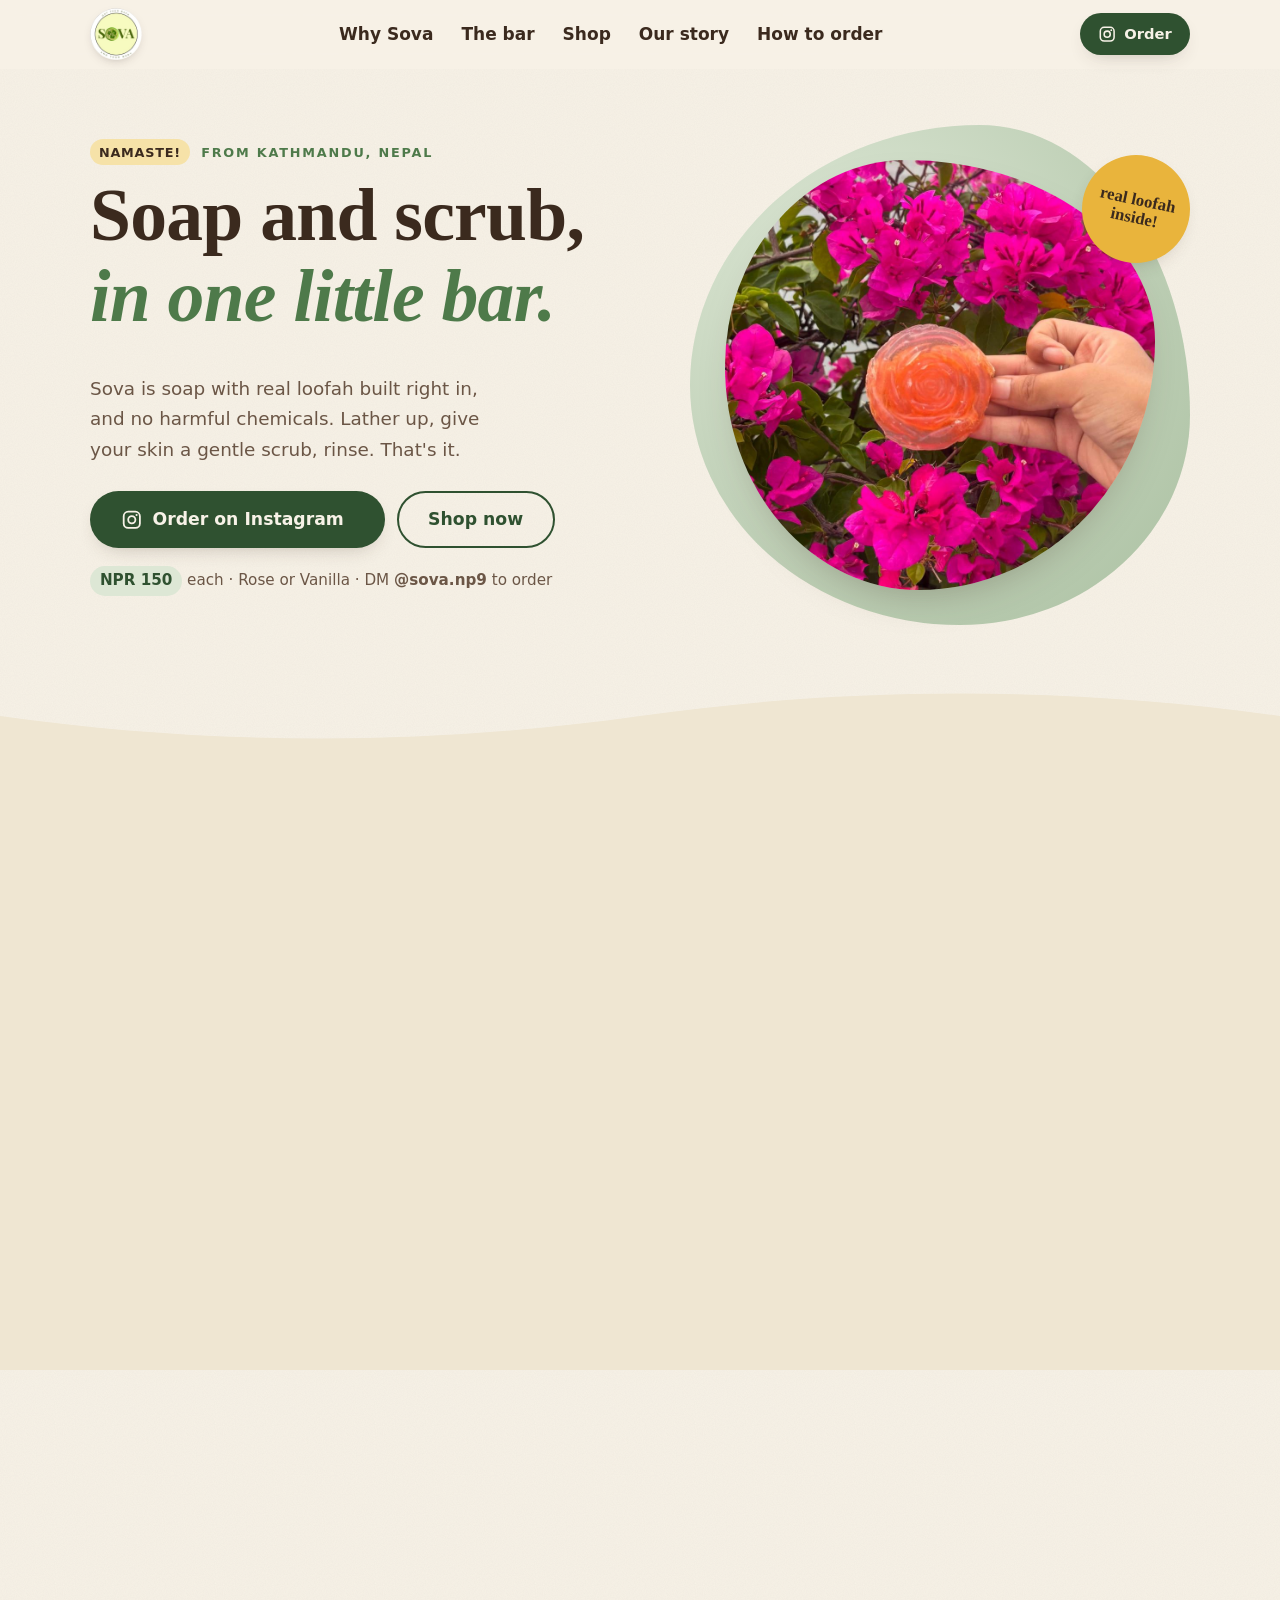
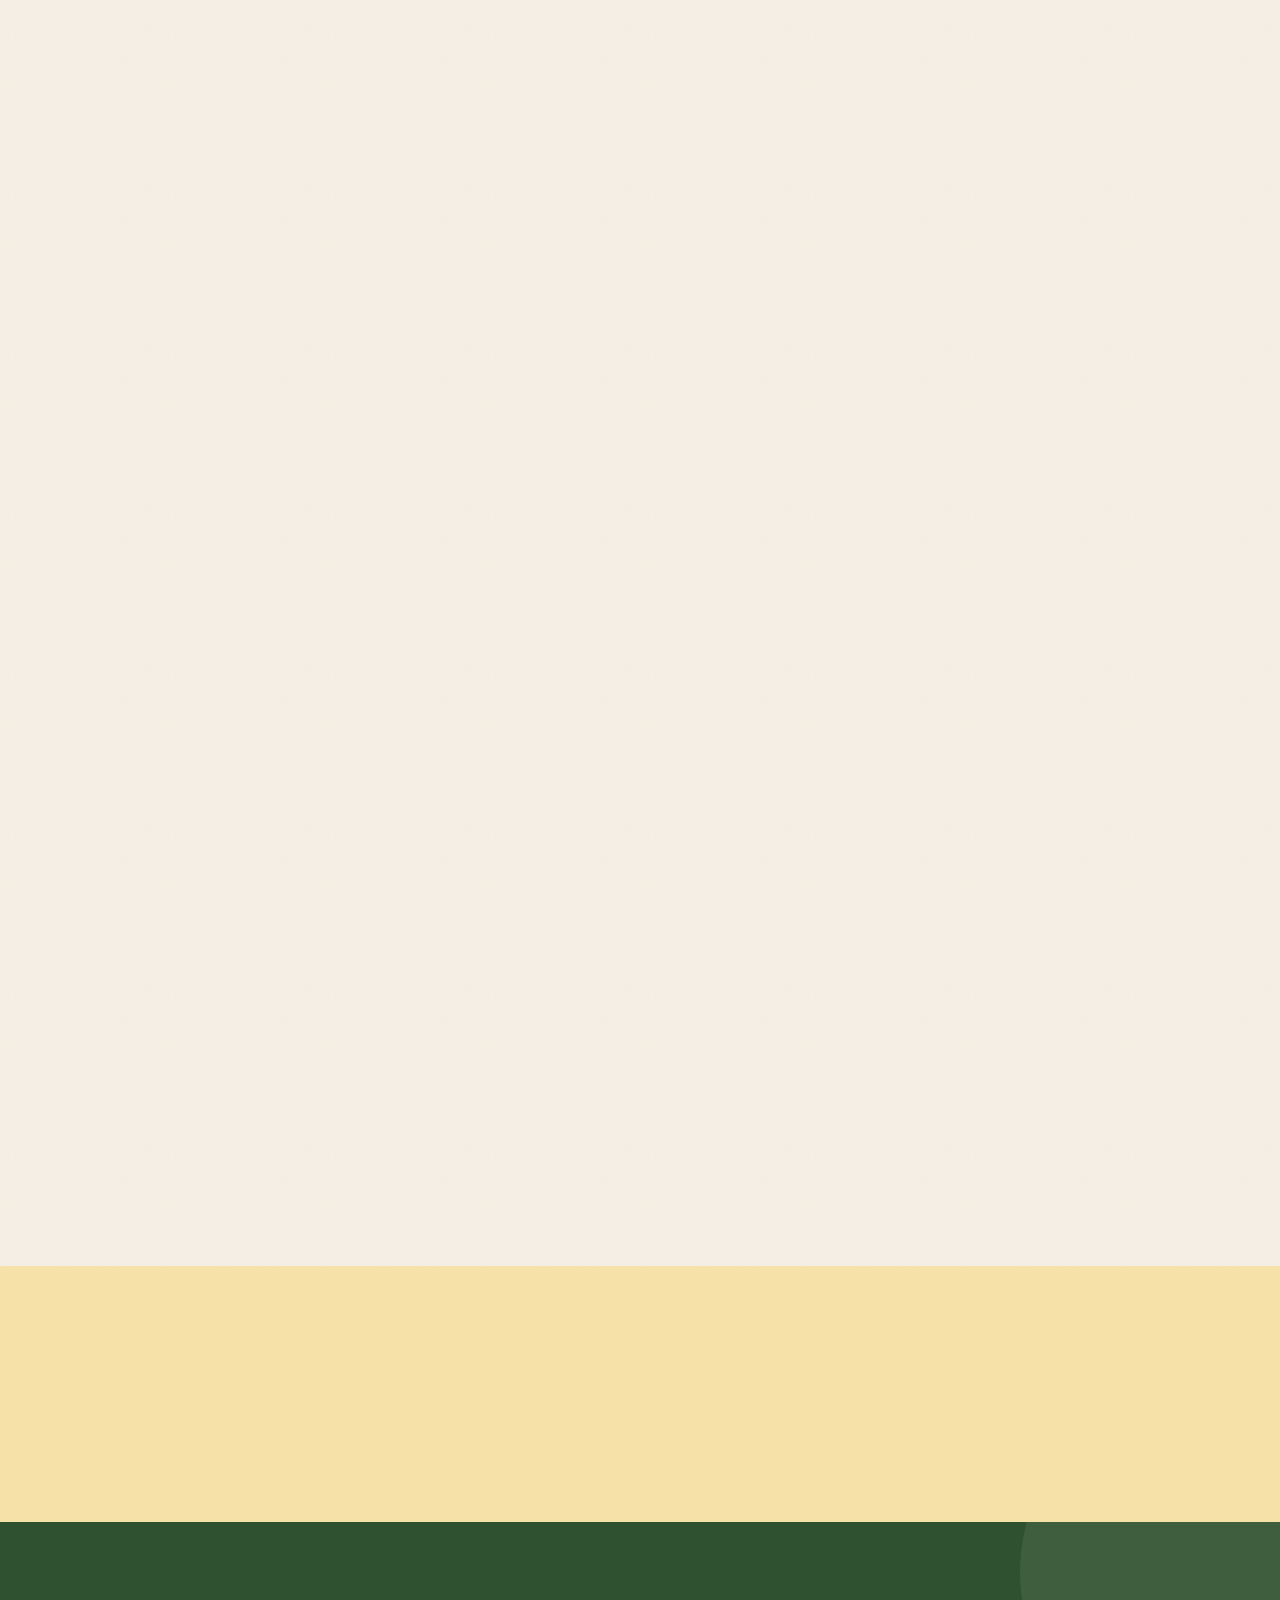
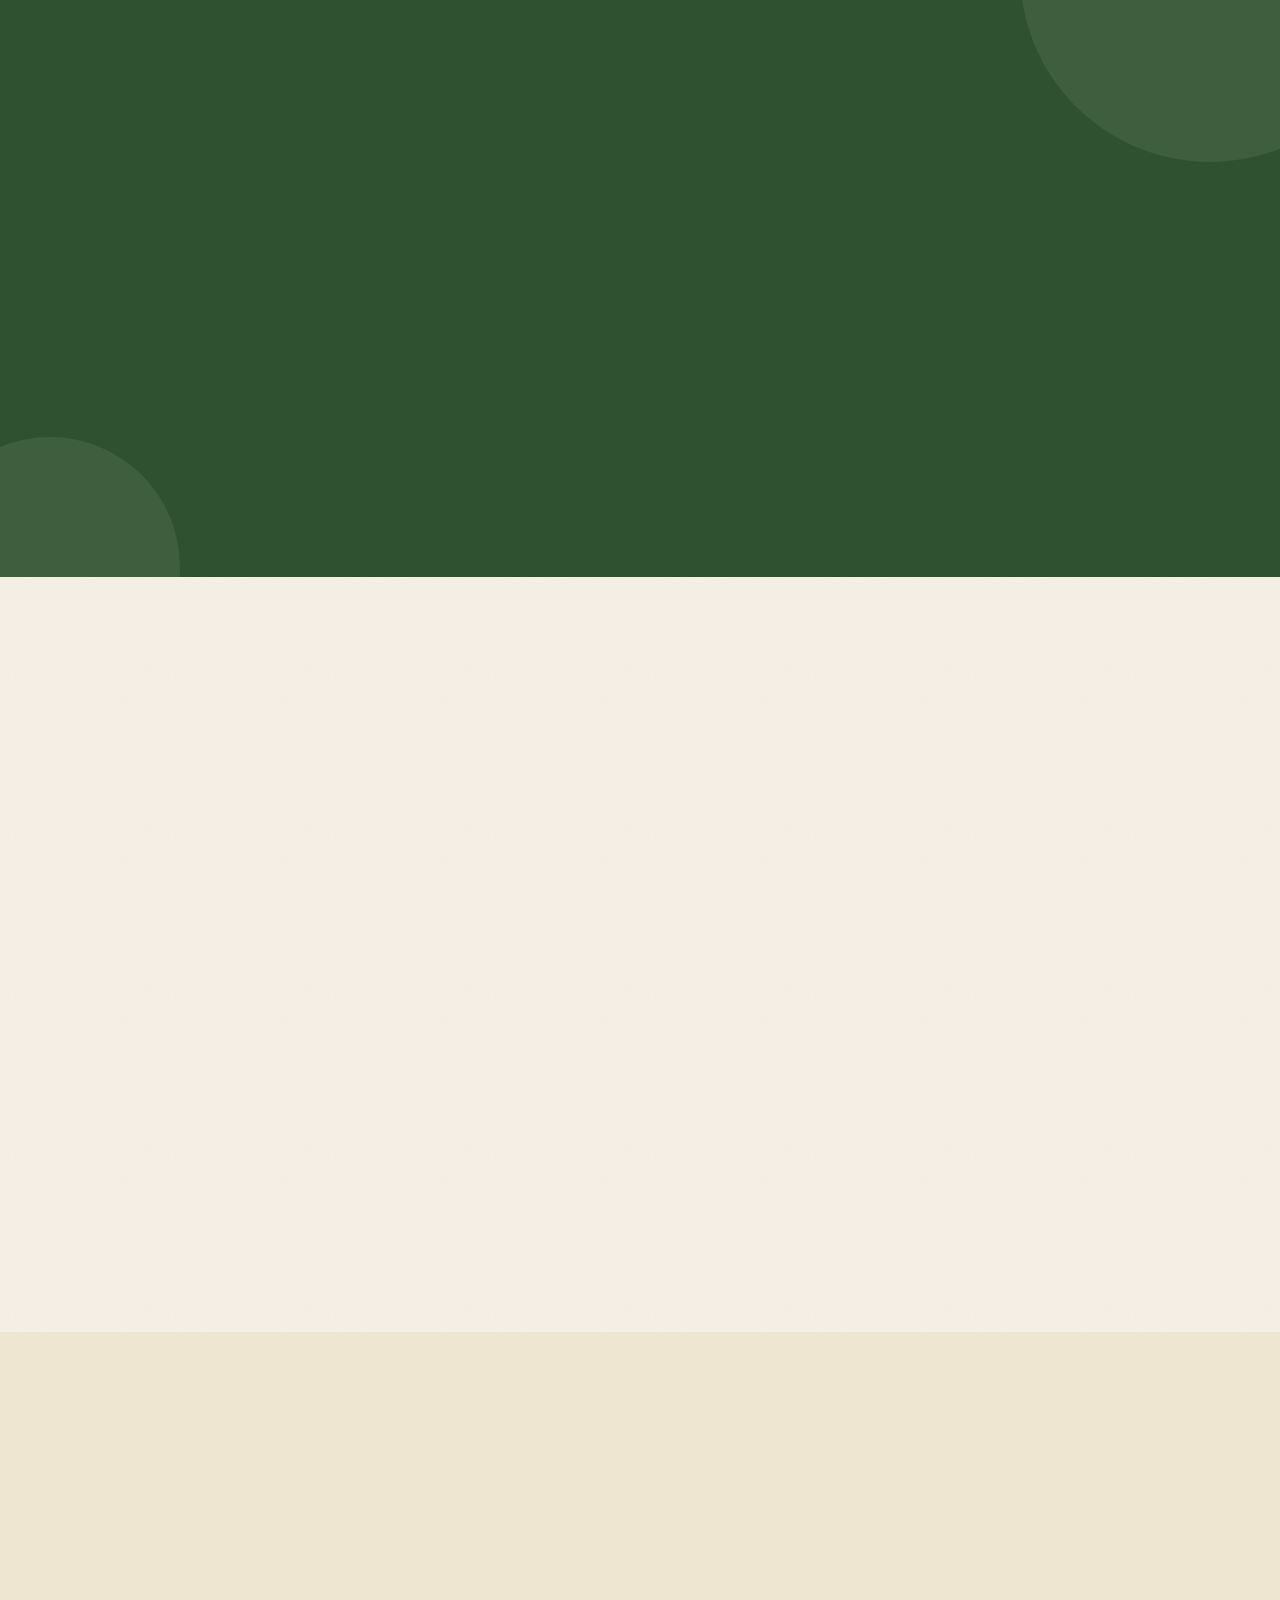
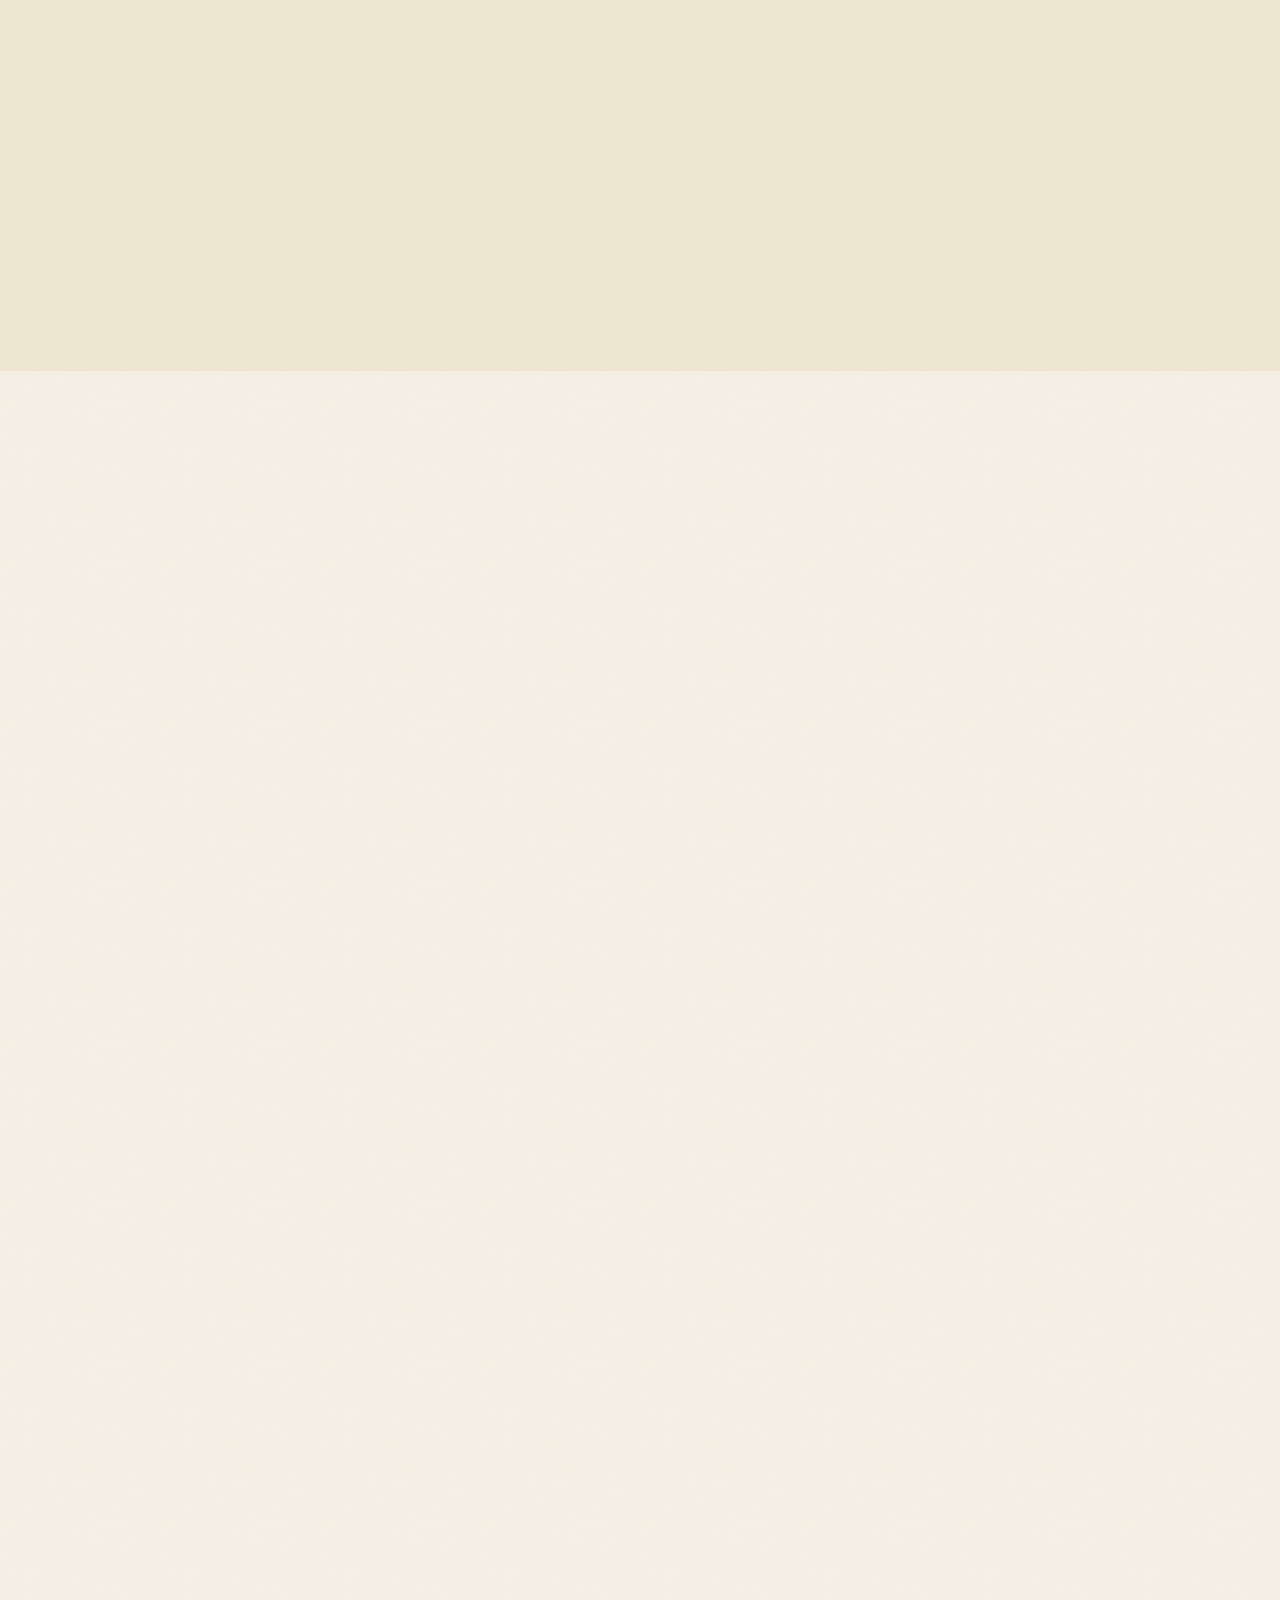
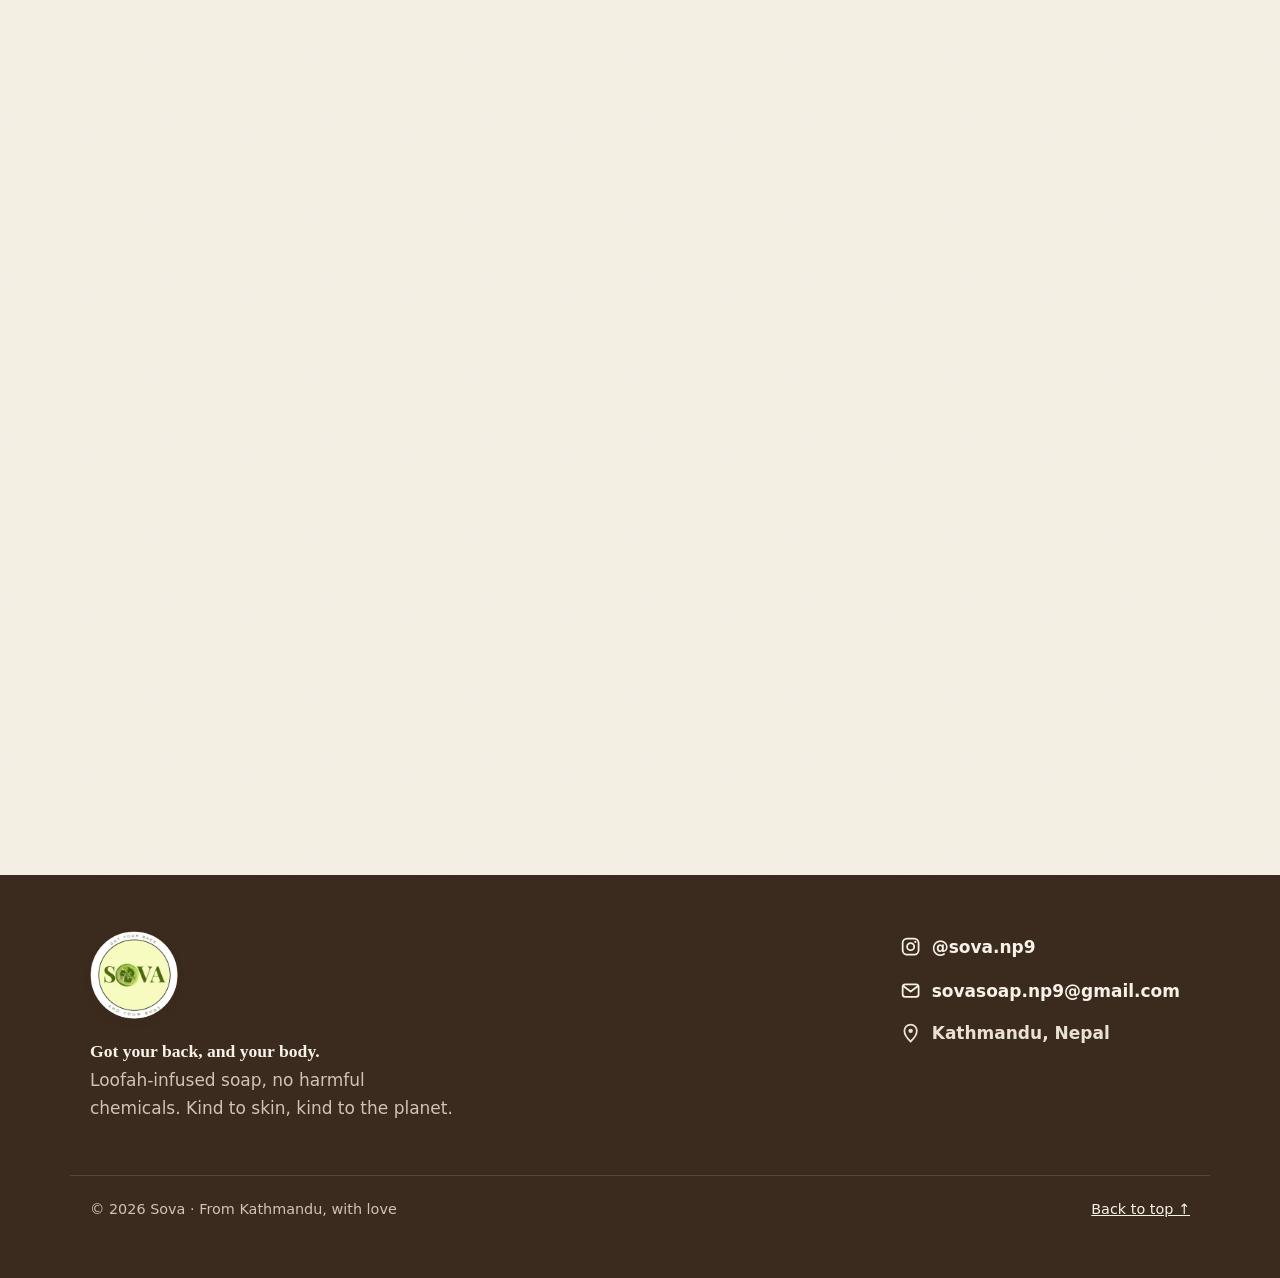
==== index.html @ 37cd7a57 "Separate Shop page with online order form (orders emailed via Web3Forms); Shop now links on home pag" ====
<!doctype html>
<html lang="en">
<head>
  <meta charset="utf-8">
  <meta name="viewport" content="width=device-width, initial-scale=1">
  <title>Sova | Loofah-Infused Soap from Kathmandu</title>
  <meta name="description" content="Sova is a loofah-infused soap with no harmful chemicals, so you cleanse and gently exfoliate in one step. Choose Rose ma Dose or Vanilla, NPR 150 each. From a small startup in Kathmandu, Nepal. Order on Instagram.">
  <meta name="theme-color" content="#F7F2E7">
  <meta name="color-scheme" content="light">
  <!-- Security: only allow this site's own files + Google Fonts to load (blocks injected scripts). -->
  <meta http-equiv="Content-Security-Policy" content="default-src 'none'; script-src 'self' 'sha256-qOhFsq0QMV2REqNwk5hGH5bZE9SkX6gt6yeyKdYPv+U='; style-src 'self' https://fonts.googleapis.com; font-src https://fonts.gstatic.com; img-src 'self' data:; manifest-src 'self'; connect-src 'none'; base-uri 'none'; form-action 'none'; object-src 'none'; upgrade-insecure-requests">
  <meta name="referrer" content="strict-origin-when-cross-origin">

  <!-- PLACEHOLDER: once you have a domain, set it here and in og:url / og:image (use full https:// URLs) -->
  <!-- <link rel="canonical" href="https://YOUR-DOMAIN/"> -->

  <!-- Open Graph / social sharing -->
  <meta property="og:type" content="website">
  <meta property="og:site_name" content="Sova">
  <meta property="og:title" content="Sova | Soap and scrub in one little bar">
  <meta property="og:description" content="Soap with real loofah built in, no harmful chemicals. Rose ma Dose or Vanilla, NPR 150 each. From Kathmandu, Nepal. DM us on Instagram to order.">
  <meta property="og:image" content="assets/og-image.jpg">
  <meta property="og:image:width" content="1200">
  <meta property="og:image:height" content="630">
  <meta property="og:image:alt" content="Rose-shaped Sova soaps with natural loofah built in">
  <!-- <meta property="og:url" content="https://YOUR-DOMAIN/"> -->
  <meta name="twitter:card" content="summary_large_image">

  <link rel="icon" href="assets/favicon-64.png" sizes="64x64" type="image/png">
  <link rel="icon" href="assets/favicon-32.png" sizes="32x32" type="image/png">
  <link rel="apple-touch-icon" href="assets/apple-touch-icon.png">

  <link rel="preconnect" href="https://fonts.googleapis.com">
  <link rel="preconnect" href="https://fonts.gstatic.com" crossorigin>
  <link href="https://fonts.googleapis.com/css2?family=Fraunces:opsz,wght,SOFT@9..144,500..700,100&family=Nunito:wght@400;600;700;800&display=swap" rel="stylesheet">

  <link rel="preload" as="image" href="assets/hero-soap.jpg" fetchpriority="high">
  <script>document.documentElement.classList.add("js")</script>
  <link rel="stylesheet" href="style.css">
  <script src="script.js" defer></script>
</head>
<body>
  <a class="skip-link" href="#main">Skip to content</a>

  <!-- ============ HEADER ============ -->
  <header class="site-header" id="top">
    <nav class="nav container" aria-label="Main">
      <a class="logo" href="#top" aria-label="Sova, back to top">
        <img class="logo-img" src="assets/logo.png" width="52" height="52" alt="Sova logo">
      </a>
      <ul class="nav-links">
        <li><a href="#why">Why Sova</a></li>
        <li><a href="#product">The bar</a></li>
        <li><a href="shop.html">Shop</a></li>
        <li><a href="#story">Our story</a></li>
        <li><a href="#order">How to order</a></li>
      </ul>
      <a class="btn btn-small btn-leaf" href="https://www.instagram.com/sova.np9" target="_blank" rel="noopener noreferrer">
        <svg class="ig-icon" aria-hidden="true" viewBox="0 0 24 24"><use href="#i-ig"/></svg>
        <span>Order</span><span class="sr-only"> on Instagram (opens in a new tab)</span>
      </a>
    </nav>
  </header>

  <main id="main">

    <!-- ============ 1. HERO ============ -->
    <section class="hero" aria-labelledby="hero-title">
      <div class="hero-float" aria-hidden="true"></div>
      <div class="container hero-grid">
        <div class="hero-copy">
          <p class="eyebrow"><span class="namaste">Namaste!</span> From Kathmandu, Nepal</p>
          <h1 id="hero-title">Soap and scrub, <em>in one little bar.</em></h1>
          <p class="lead">Sova is soap with real loofah built right in, and no harmful chemicals. Lather up, give your skin a gentle scrub, rinse. That's it.</p>
          <div class="hero-ctas">
            <a class="btn btn-leaf btn-big" href="https://www.instagram.com/sova.np9" target="_blank" rel="noopener noreferrer">
              <svg class="ig-icon" aria-hidden="true" viewBox="0 0 24 24"><use href="#i-ig"/></svg>
              Order on Instagram<span class="sr-only"> (opens in a new tab)</span>
            </a>
            <a class="btn btn-ghost btn-big" href="shop.html">Shop now</a>
          </div>
          <p class="hero-price"><span class="price-chip">NPR 150</span> each · Rose or Vanilla · DM <strong>@sova.np9</strong> to order</p>
        </div>
        <div class="hero-visual">
          <div class="blob blob-hero" aria-hidden="true"></div>
          <!-- Photo: assets/hero-soap.jpg (square). Replace the file to change it. -->
          <img class="hero-img" src="assets/hero-soap.jpg" width="1000" height="1000"
               alt="A hand holding an orange rose-shaped Sova soap in front of bright pink bougainvillea flowers" fetchpriority="high" decoding="async">
          <span class="sticker sticker-loofah" aria-hidden="true">real loofah<br>inside!</span>
        </div>
      </div>
      <svg class="wave" aria-hidden="true" viewBox="0 0 1440 80" preserveAspectRatio="none"><path d="M0 40c240 40 480 40 720 0s480-40 720 0v40H0z" fill="var(--oat)"/></svg>
    </section>

    <!-- ============ 2. WHY SOVA ============ -->
    <section class="section why" id="why" aria-labelledby="why-title">
      <div class="container">
        <div class="section-head reveal">
          <p class="eyebrow">Why Sova</p>
          <h2 id="why-title">Simple things, done kindly.</h2>
        </div>
        <ul class="benefits">
          <li class="benefit reveal">
            <span class="benefit-icon" aria-hidden="true">
              <svg viewBox="0 0 48 48"><path d="M24 6c9 6 14 13 14 21a14 14 0 0 1-28 0c0-8 5-15 14-21z" fill="var(--sage)"/><path d="M24 16v24M24 26l-6-5M24 32l6-5" stroke="var(--leaf-deep)" stroke-width="2.5" stroke-linecap="round" fill="none"/></svg>
            </span>
            <h3>No harmful chemicals</h3>
            <p>Simple ingredients that keep your routine simple. No fuss, just clean.</p>
          </li>
          <li class="benefit reveal">
            <span class="benefit-icon" aria-hidden="true">
              <svg viewBox="0 0 48 48"><rect x="8" y="14" width="32" height="22" rx="9" fill="var(--turmeric-soft)"/><g fill="none" stroke="var(--bark)" stroke-width="2" stroke-linecap="round"><path d="M14 20c3 2 5-2 8 0s5-2 8 0 4-1 4-1"/><path d="M14 25c3 2 5-2 8 0s5-2 8 0 4-1 4-1"/><path d="M14 30c3 2 5-2 8 0s5-2 8 0 4-1 4-1"/></g></svg>
            </span>
            <h3>Gentle exfoliation</h3>
            <p>Real loofah in every bar, so you cleanse and gently scrub in one step.</p>
          </li>
          <li class="benefit reveal">
            <span class="benefit-icon" aria-hidden="true">
              <svg viewBox="0 0 48 48"><circle cx="24" cy="24" r="16" fill="var(--sage-soft)"/><path d="M24 38V22M24 22c0-6 5-10 11-10 0 6-5 10-11 10zM24 27c0-5-4-8-9-8 0 5 4 8 9 8z" fill="var(--leaf)" stroke="var(--leaf)" stroke-width="1.5" stroke-linejoin="round"/></svg>
            </span>
            <h3>Eco-minded</h3>
            <p>Loofah is a plant-based sponge, so your scrub comes from a plant. Kind to skin, kind to the planet.</p>
          </li>
        </ul>
      </div>
    </section>

    <!-- ============ 3. THE PRODUCT ============ -->
    <section class="section product" id="product" aria-labelledby="product-title">
      <div class="container product-grid">
        <div class="product-card-wrap reveal">
          <button class="product-card" type="button" aria-pressed="false" aria-describedby="product-card-hint">
            <span class="product-card-bg" aria-hidden="true"></span>
            <!-- Main photo (tray): assets/product-soap.jpg (portrait 4:5) -->
            <img src="assets/product-soap.jpg" width="880" height="1100" loading="lazy" decoding="async"
                 alt="A tray of Sova loofah soaps wrapped in kraft paper with Rose ma Dose and Vanilla labels, with two red rose-shaped bars on top">
            <!-- Peek photo (loofah close-up): assets/product-peek.jpg (portrait 4:5), fades in on hover / tap -->
            <img class="peek-img" src="assets/product-peek.jpg" width="880" height="1100" loading="lazy" decoding="async"
                 alt="Two red rose-shaped Sova soaps in a plant pot, one turned to show the loofah built into its base">
            <span class="product-card-badge" aria-hidden="true">
              <strong>Peek inside</strong>
              <span>Real loofah, built right in. Lather and scrub in one go.</span>
            </span>
            <span class="tap-hint" id="product-card-hint">Tap or hover to peek inside</span>
          </button>
        </div>

        <div class="product-info reveal">
          <p class="eyebrow">The soaps</p>
          <h2 id="product-title">Two scents, one loofah bar.</h2>
          <p class="price"><span class="price-big">NPR 150</span> <span class="price-unit">each</span></p>
          <p>Every Sova bar has real loofah built in, so you lather and gently scrub in one go. Same simple bar, two scents. Just pick your favourite.</p>

          <ul class="scents">
            <li class="scent scent-rose">
              <figure class="scent-photo">
                <img src="assets/scent-rose.jpg" width="640" height="480" loading="lazy" decoding="async" alt="A Rose ma Dose loofah soap in kraft-paper wrapping with a pink rose label">
                <span class="scent-tag">Rose</span>
              </figure>
              <div class="scent-body">
                <h3>Rose ma Dose</h3>
                <p>Soft and floral, with rose essential oil.</p>
                <details>
                  <summary>Ingredients</summary>
                  <p>Loofah, soap base, glycerine, rose essential oil, food colour.</p>
                </details>
              </div>
            </li>
            <li class="scent scent-vanilla">
              <figure class="scent-photo">
                <img src="assets/scent-vanilla.jpg" width="640" height="480" loading="lazy" decoding="async" alt="A la..la..la.. Vanilla loofah soap in kraft-paper wrapping with a cream floral label">
                <span class="scent-tag">Vanilla</span>
              </figure>
              <div class="scent-body">
                <h3>la..la..la.. Vanilla</h3>
                <p>Sweet, warm and cosy.</p>
                <details>
                  <summary>Ingredients</summary>
                  <!-- CONFIRM: exact vanilla ingredient name -->
                  <p>Loofah, soap base, glycerine, vanilla fragrance, food colour.</p>
                </details>
              </div>
            </li>
          </ul>

          <ul class="ticks">
            <li>Cleansing and gentle exfoliation in one bar</li>
            <li>Real loofah, a plant-based sponge material</li>
            <li>No harmful chemicals</li>
          </ul>
          <!-- PLACEHOLDER: add bar weight here once confirmed -->
          <div class="product-ctas">
            <a class="btn btn-leaf" href="shop.html">Shop now <span aria-hidden="true">→</span></a>
            <a class="btn btn-ghost" href="https://www.instagram.com/sova.np9" target="_blank" rel="noopener noreferrer">
              <svg class="ig-icon" aria-hidden="true" viewBox="0 0 24 24"><use href="#i-ig"/></svg>
              Order on Instagram<span class="sr-only"> (opens in a new tab)</span>
            </a>
          </div>
        </div>
      </div>

      <!-- How to use -->
      <div class="container howto reveal" aria-labelledby="howto-title">
        <div class="howto-head">
          <h3 id="howto-title">How to use it</h3>
          <button class="howto-toggle" type="button" aria-pressed="true">
            <span class="when-playing">Pause</span><span class="when-paused">Play</span><span class="sr-only"> animation</span>
          </button>
        </div>
        <ol class="howto-steps" data-active="0">
          <li class="howto-step is-active">
            <button type="button" class="howto-btn" aria-current="step">
              <span class="howto-anim anim-wet" aria-hidden="true">
                <svg viewBox="0 0 120 90">
                  <rect class="bar" x="30" y="48" width="60" height="30" rx="12"/>
                  <path class="drop d1" d="M45 10c4 6 6 9 6 12a6 6 0 0 1-12 0c0-3 2-6 6-12z"/>
                  <path class="drop d2" d="M62 4c4 6 6 9 6 12a6 6 0 0 1-12 0c0-3 2-6 6-12z"/>
                  <path class="drop d3" d="M79 12c4 6 6 9 6 12a6 6 0 0 1-12 0c0-3 2-6 6-12z"/>
                </svg>
              </span>
              <span class="howto-num">1</span>
              <strong>Wet it</strong>
              <span>Wet the bar and your skin.</span>
            </button>
          </li>
          <li class="howto-step">
            <button type="button" class="howto-btn">
              <span class="howto-anim anim-lather" aria-hidden="true">
                <svg viewBox="0 0 120 90">
                  <g class="scrub"><rect class="bar" x="30" y="48" width="60" height="30" rx="12"/>
                  <path class="loofah-lines" d="M38 58c5 3 9-3 14 0s9-3 14 0 9-3 14 0M38 67c5 3 9-3 14 0s9-3 14 0 9-3 14 0"/></g>
                  <circle class="bub b1" cx="40" cy="40" r="7"/>
                  <circle class="bub b2" cx="62" cy="34" r="9"/>
                  <circle class="bub b3" cx="84" cy="40" r="6"/>
                </svg>
              </span>
              <span class="howto-num">2</span>
              <strong>Lather &amp; scrub</strong>
              <span>Work up a lather and scrub gently in small circles.</span>
            </button>
          </li>
          <li class="howto-step">
            <button type="button" class="howto-btn">
              <span class="howto-anim anim-rinse" aria-hidden="true">
                <svg viewBox="0 0 120 90">
                  <path class="water w1" d="M10 50c12-8 24 8 36 0s24 8 36 0 24 8 36 0"/>
                  <path class="water w2" d="M10 64c12-8 24 8 36 0s24 8 36 0 24 8 36 0"/>
                  <path class="sparkle" d="M60 14l3 9 9 3-9 3-3 9-3-9-9-3 9-3z"/>
                </svg>
              </span>
              <span class="howto-num">3</span>
              <strong>Rinse &amp; dry</strong>
              <span>Rinse off, then let the bar dry between uses.</span>
            </button>
          </li>
        </ol>
      </div>
    </section>

    <!-- ============ SHOP BAND (links to shop.html) ============ -->
    <section class="shop-band" aria-labelledby="shop-band-title">
      <div class="container shop-band-inner reveal">
        <div>
          <p class="eyebrow">Shop</p>
          <h2 id="shop-band-title">Ready to try a bar?</h2>
          <p>Pick your scent, fill in your details and place your order online. We'll call or message you to confirm.</p>
        </div>
        <a class="btn btn-turmeric btn-big" href="shop.html">Shop now <span aria-hidden="true">→</span></a>
      </div>
    </section>

    <!-- ============ ECO IMPACT ============ -->
    <section class="section eco" aria-labelledby="eco-title">
      <div class="container">
        <div class="section-head reveal">
          <p class="eyebrow">Little bar, lighter footprint</p>
          <h2 id="eco-title">Why it's a greener pick</h2>
        </div>
        <ul class="eco-grid">
          <li class="eco-item reveal">
            <span class="eco-icon eco-grow" aria-hidden="true">
              <svg viewBox="0 0 80 80">
                <path class="soil" d="M14 66h52"/>
                <path class="stem" d="M40 66V30"/>
                <path class="leaf-l" d="M40 46c-4-10-14-14-22-12 2 10 12 14 22 12z"/>
                <path class="leaf-r" d="M40 36c4-12 16-16 24-14-2 12-14 16-24 14z"/>
              </svg>
            </span>
            <h3>Plant-based loofah</h3>
            <p>The scrub in every Sova bar is loofah, a sponge material that grows on a plant.</p>
          </li>
          <li class="eco-item reveal">
            <span class="eco-icon eco-plastic" aria-hidden="true">
              <svg viewBox="0 0 80 80">
                <circle class="pouf" cx="40" cy="40" r="18"/>
                <path class="pouf-lines" d="M28 34c4 4 8-4 12 0s8-4 12 0M28 44c4 4 8-4 12 0s8-4 12 0"/>
                <path class="slash" d="M16 64L64 16"/>
              </svg>
            </span>
            <h3>Less plastic</h3>
            <p>Soap and scrubber in one bar, so there's no need for a separate plastic pouf.</p>
          </li>
          <li class="eco-item reveal">
            <span class="eco-icon eco-local" aria-hidden="true">
              <svg viewBox="0 0 80 80">
                <path class="mtn mtn-back" d="M6 64l22-30 12 14 10-16 24 32z"/>
                <path class="mtn-snow" d="M28 34l-5 7 5-2 4 3zM50 32l-4 7 4-2 5 3z"/>
                <path class="heart" d="M40 22c-3-5-11-3-9 3 1 3 9 8 9 8s8-5 9-8c2-6-6-8-9-3z"/>
              </svg>
            </span>
            <h3>Small &amp; local</h3>
            <p>Made with care by a small, student-founded startup in Kathmandu.</p>
          </li>
        </ul>
      </div>
    </section>

    <!-- ============ 4. OUR STORY ============ -->
    <section class="section story" id="story" aria-labelledby="story-title">
      <div class="container story-grid">
        <div class="story-visual reveal">
          <div class="blob blob-story" aria-hidden="true"></div>
          <!-- Photo: assets/story.jpg (portrait 4:5) -->
          <img src="assets/story.jpg" width="880" height="1100" loading="lazy" decoding="async"
               alt="The Sova founding team standing together on stage in front of a large screen">
        </div>
        <div class="story-copy reveal">
          <p class="eyebrow">Our story</p>
          <h2 id="story-title">Started small, in Kathmandu.</h2>
          <p>Sova is a small, student-founded startup from Kathmandu, built from scratch.</p>
          <p>We wanted a soap that keeps things simple: no harmful chemicals, kind to your skin and kind to the planet. So we put real loofah right inside the bar. One less thing in your shower, one more reason to smile.</p>
          <p class="signature">Founded by Strive-9</p>
        </div>
      </div>
    </section>

    <!-- ============ 5. COMING SOON ============ -->
    <section class="section soon" aria-labelledby="soon-title">
      <div class="container">
        <div class="section-head reveal">
          <p class="eyebrow">Coming soon</p>
          <h2 id="soon-title">New bars are brewing.</h2>
          <p class="section-sub">These aren't available yet. Tap a card to peek.</p>
        </div>
        <ul class="soon-grid">
          <li class="reveal">
            <button class="flip flip-turmeric" type="button" aria-pressed="false">
              <span class="flip-inner">
                <span class="flip-face flip-front">
                  <span class="flip-bar" aria-hidden="true"></span>
                  <span class="flip-name">Turmeric</span>
                  <span class="flip-tag">Coming soon</span>
                  <span class="flip-hint" aria-hidden="true">Tap to peek ↻</span>
                </span>
                <span class="flip-face flip-back">
                  <span class="flip-name">Turmeric</span>
                  <span>In the works. Follow <strong>@sova.np9</strong> to be the first to know when it lands.</span>
                </span>
              </span>
            </button>
          </li>
          <li class="reveal">
            <button class="flip flip-neem" type="button" aria-pressed="false">
              <span class="flip-inner">
                <span class="flip-face flip-front">
                  <span class="flip-bar" aria-hidden="true"></span>
                  <span class="flip-name">Neem</span>
                  <span class="flip-tag">Coming soon</span>
                  <span class="flip-hint" aria-hidden="true">Tap to peek ↻</span>
                </span>
                <span class="flip-face flip-back">
                  <span class="flip-name">Neem</span>
                  <span>In the works. Follow <strong>@sova.np9</strong> to be the first to know when it lands.</span>
                </span>
              </span>
            </button>
          </li>
          <li class="reveal">
            <button class="flip flip-aloe" type="button" aria-pressed="false">
              <span class="flip-inner">
                <span class="flip-face flip-front">
                  <span class="flip-bar" aria-hidden="true"></span>
                  <span class="flip-name">Aloe vera</span>
                  <span class="flip-tag">Coming soon</span>
                  <span class="flip-hint" aria-hidden="true">Tap to peek ↻</span>
                </span>
                <span class="flip-face flip-back">
                  <span class="flip-name">Aloe vera</span>
                  <span>In the works. Follow <strong>@sova.np9</strong> to be the first to know when it lands.</span>
                </span>
              </span>
            </button>
          </li>
        </ul>
      </div>
    </section>

    <!-- ============ 6. INSTAGRAM ============ -->
    <section class="section insta" aria-labelledby="insta-title">
      <div class="container">
        <div class="section-head reveal">
          <p class="eyebrow">Say hi on Instagram</p>
          <h2 id="insta-title">@sova.np9</h2>
          <p class="section-sub">News, new bars and behind-the-scenes, all on our Instagram.</p>
        </div>
        <!-- Photos: assets/ig-1.jpg … assets/ig-6.jpg (square, 600×600). Each tile links to the Instagram profile. -->
        <ul class="ig-grid reveal">
          <li><a href="https://www.instagram.com/sova.np9" target="_blank" rel="noopener noreferrer"><img src="assets/ig-1.jpg" width="600" height="600" loading="lazy" decoding="async" alt="A Sova soap wrapped in white paper with the Sova sticker, held in an open hand under pink flowers. Opens Sova on Instagram in a new tab"></a></li>
          <li><a href="https://www.instagram.com/sova.np9" target="_blank" rel="noopener noreferrer"><img src="assets/ig-2.jpg" width="600" height="600" loading="lazy" decoding="async" alt="A Rose ma Dose loofah soap in kraft-paper wrapping, held up over the Kathmandu skyline. Opens Sova on Instagram in a new tab"></a></li>
          <li><a href="https://www.instagram.com/sova.np9" target="_blank" rel="noopener noreferrer"><img src="assets/ig-3.jpg" width="600" height="600" loading="lazy" decoding="async" alt="A tray of wrapped Rose ma Dose and Vanilla loofah soaps with two rose-shaped bars on top. Opens Sova on Instagram in a new tab"></a></li>
          <li><a href="https://www.instagram.com/sova.np9" target="_blank" rel="noopener noreferrer"><img src="assets/ig-4.jpg" width="600" height="600" loading="lazy" decoding="async" alt="Red rose-shaped Sova soaps with visible loofah, sitting in a bonsai pot. Opens Sova on Instagram in a new tab"></a></li>
          <li><a href="https://www.instagram.com/sova.np9" target="_blank" rel="noopener noreferrer"><img src="assets/ig-5.jpg" width="600" height="600" loading="lazy" decoding="async" alt="A tray full of wrapped Sova loofah soaps held beside a flowering plant. Opens Sova on Instagram in a new tab"></a></li>
          <li><a href="https://www.instagram.com/sova.np9" target="_blank" rel="noopener noreferrer"><img src="assets/ig-6.jpg" width="600" height="600" loading="lazy" decoding="async" alt="An orange rose-shaped Sova soap held up against pink bougainvillea. Opens Sova on Instagram in a new tab"></a></li>
        </ul>
        <div class="center reveal">
          <a class="btn btn-turmeric btn-big" href="https://www.instagram.com/sova.np9" target="_blank" rel="noopener noreferrer">
            <svg class="ig-icon" aria-hidden="true" viewBox="0 0 24 24"><use href="#i-ig"/></svg>
            Follow @sova.np9<span class="sr-only"> on Instagram (opens in a new tab)</span>
          </a>
        </div>
      </div>
    </section>

    <!-- ============ 7. HOW TO ORDER ============ -->
    <section class="section order" id="order" aria-labelledby="order-title">
      <div class="container">
        <div class="order-card reveal">
          <div class="section-head">
            <p class="eyebrow">How to order</p>
            <h2 id="order-title">Three easy steps.</h2>
          </div>

          <div class="stepper" data-step="0">
            <div class="stepper-track" aria-hidden="true"><span class="stepper-fill"></span></div>
            <div class="stepper-tabs" role="tablist" aria-label="Ordering steps">
              <button role="tab" id="st-tab-0" aria-controls="st-panel-0" aria-selected="true" tabindex="0"><span class="st-dot">1</span><span class="st-label">DM us</span></button>
              <button role="tab" id="st-tab-1" aria-controls="st-panel-1" aria-selected="false" tabindex="-1"><span class="st-dot">2</span><span class="st-label">Confirm</span></button>
              <button role="tab" id="st-tab-2" aria-controls="st-panel-2" aria-selected="false" tabindex="-1"><span class="st-dot">3</span><span class="st-label">Delivered</span></button>
            </div>
            <div class="stepper-panels">
              <div role="tabpanel" id="st-panel-0" aria-labelledby="st-tab-0" class="st-panel" tabindex="0">
                <span class="st-emoji" aria-hidden="true">💬</span>
                <h3>DM us on Instagram</h3>
                <p>Send a message to <strong>@sova.np9</strong> with which scent (Rose ma Dose or Vanilla) and how many bars you'd like.</p>
              </div>
              <div role="tabpanel" id="st-panel-1" aria-labelledby="st-tab-1" class="st-panel" tabindex="0" hidden>
                <span class="st-emoji" aria-hidden="true">✅</span>
                <h3>Confirm your order</h3>
                <p>We'll reply to confirm your bars, the total and your delivery details.</p>
                <!-- PLACEHOLDER: add accepted payment methods here once confirmed -->
              </div>
              <div role="tabpanel" id="st-panel-2" aria-labelledby="st-tab-2" class="st-panel" tabindex="0" hidden>
                <span class="st-emoji" aria-hidden="true">📦</span>
                <h3>Get it delivered</h3>
                <p>Your Sova bars come to you. Then it's shower time!</p>
                <!-- PLACEHOLDER: add delivery areas, charges and timing here once confirmed -->
              </div>
            </div>
            <div class="stepper-nav">
              <button type="button" class="btn btn-ghost btn-small st-prev" disabled>Back</button>
              <button type="button" class="btn btn-ghost btn-small st-next">Next step</button>
            </div>
          </div>

          <div class="order-cta">
            <p class="price"><span class="price-big">NPR 150</span> <span class="price-unit">each</span></p>
            <a class="btn btn-leaf btn-big" href="https://www.instagram.com/sova.np9" target="_blank" rel="noopener noreferrer">
              <svg class="ig-icon" aria-hidden="true" viewBox="0 0 24 24"><use href="#i-ig"/></svg>
              Order on Instagram<span class="sr-only"> (opens in a new tab)</span>
            </a>
          </div>
          <p class="official-note">
            <svg aria-hidden="true" viewBox="0 0 24 24" width="18" height="18"><path d="M12 2l8 3v6c0 5-3.4 9.4-8 11-4.6-1.6-8-6-8-11V5z" fill="none" stroke="currentColor" stroke-width="2" stroke-linejoin="round"/><path d="M8.5 12l2.5 2.5 4.5-5" fill="none" stroke="currentColor" stroke-width="2" stroke-linecap="round" stroke-linejoin="round"/></svg>
            <span>We only take orders through our official Instagram, <strong>@sova.np9</strong>. If another account or website asks you to pay for Sova, it isn't us.</span>
          </p>
        </div>
      </div>
    </section>
  </main>

  <!-- ============ 8. FOOTER ============ -->
  <footer class="site-footer">
    <div class="container footer-grid">
      <div>
        <a class="logo" href="#top" aria-label="Sova, back to top">
          <img class="logo-img logo-footer" src="assets/logo.png" width="88" height="88" alt="Sova logo" loading="lazy">
        </a>
        <p class="footer-tag"><strong>Got your back, and your body.</strong><br>Loofah-infused soap, no harmful chemicals. Kind to skin, kind to the planet.</p>
      </div>
      <ul class="footer-links">
        <li>
          <a href="https://www.instagram.com/sova.np9" target="_blank" rel="noopener noreferrer">
            <svg class="ig-icon" aria-hidden="true" viewBox="0 0 24 24"><use href="#i-ig"/></svg>
            @sova.np9<span class="sr-only"> on Instagram (opens in a new tab)</span>
          </a>
        </li>
        <li>
          <a href="mailto:sovasoap.np9@gmail.com">
            <svg class="ig-icon" aria-hidden="true" viewBox="0 0 24 24"><rect x="3" y="5" width="18" height="14" rx="3" fill="none" stroke="currentColor" stroke-width="2"/><path d="M4 7l8 6 8-6" fill="none" stroke="currentColor" stroke-width="2" stroke-linecap="round" stroke-linejoin="round"/></svg>
            sovasoap.np9@gmail.com<span class="sr-only"> (send us an email)</span>
          </a>
        </li>
        <li>
          <svg class="ig-icon" aria-hidden="true" viewBox="0 0 24 24"><path d="M12 22s7-6.2 7-12a7 7 0 0 0-14 0c0 5.8 7 12 7 12z" fill="none" stroke="currentColor" stroke-width="2"/><circle cx="12" cy="10" r="2.5" fill="currentColor"/></svg>
          Kathmandu, Nepal
        </li>
        <!-- PLACEHOLDER: uncomment and fill in once you have a phone number
        <li><a href="tel:+977XXXXXXXXXX">+977 XX-XXXXXXX</a></li>
        -->
      </ul>
    </div>
    <div class="container footer-bottom">
      <p>© <span data-year>2026</span> Sova · From Kathmandu, with love</p>
      <a href="#top">Back to top ↑</a>
    </div>
  </footer>

  <!-- Sticky order button -->
  <a class="sticky-order" href="https://www.instagram.com/sova.np9" target="_blank" rel="noopener noreferrer">
    <svg class="ig-icon" aria-hidden="true" viewBox="0 0 24 24"><use href="#i-ig"/></svg>
    Order on Instagram<span class="sr-only"> (opens in a new tab)</span>
  </a>

  <!-- Icon sprite -->
  <svg class="sprite" width="0" height="0" aria-hidden="true">
    <symbol id="i-ig" viewBox="0 0 24 24"><rect x="3" y="3" width="18" height="18" rx="5" fill="none" stroke="currentColor" stroke-width="2"/><circle cx="12" cy="12" r="4" fill="none" stroke="currentColor" stroke-width="2"/><circle cx="17.3" cy="6.7" r="1.2" fill="currentColor"/></symbol>
  </svg>
</body>
</html>
---- style.css ----
/* ==========================================================================
   Sova — style.css
   Colours live in :root below. Change them there and the whole site updates.
   ========================================================================== */

:root {
  /* Brand palette */
  --cream: #F7F2E7;        /* page background */
  --oat: #EFE6D2;          /* alternate section background */
  --paper: #FFFCF5;        /* cards */
  --sage: #A9BFA0;
  --sage-soft: #DDE7D5;
  --leaf: #4E7A4A;
  --leaf-deep: #2F5130;    /* primary buttons, headings accents */
  --bark: #7A5638;
  --bark-deep: #3B2A1E;    /* body text */
  --bark-soft: #6B5646;    /* muted text */
  --turmeric: #E9B43C;
  --turmeric-soft: #F6E2A8;

  /* Type */
  --font-display: "Fraunces", "Georgia", serif;
  --font-body: "Nunito", system-ui, -apple-system, "Segoe UI", sans-serif;

  /* Shape & rhythm */
  --radius: 28px;
  --radius-sm: 16px;
  --shadow: 0 18px 40px -18px rgba(59, 42, 30, .35);
  --shadow-sm: 0 8px 20px -10px rgba(59, 42, 30, .3);
  --gutter: 20px;
  --section-y: clamp(64px, 10vw, 120px);
  --ease: cubic-bezier(.2, .8, .2, 1);
}

/* ---------- Base ---------- */
*, *::before, *::after { box-sizing: border-box; }
html { scroll-behavior: smooth; -webkit-text-size-adjust: 100%; }
@media (prefers-reduced-motion: reduce) { html { scroll-behavior: auto; } }

body {
  margin: 0;
  font-family: var(--font-body);
  font-size: 1.0625rem;
  line-height: 1.65;
  color: var(--bark-deep);
  background-color: var(--cream);
  /* subtle paper grain */
  background-image: url("data:image/svg+xml,%3Csvg xmlns='http://www.w3.org/2000/svg' width='160' height='160'%3E%3Cfilter id='n'%3E%3CfeTurbulence type='fractalNoise' baseFrequency='.9' numOctaves='2' stitchTiles='stitch'/%3E%3CfeColorMatrix values='0 0 0 0 .23 0 0 0 0 .16 0 0 0 0 .1 0 0 0 .05 0'/%3E%3C/filter%3E%3Crect width='100%25' height='100%25' filter='url(%23n)'/%3E%3C/svg%3E");
  overflow-x: hidden;
}

img { max-width: 100%; height: auto; display: block; }
a { color: var(--leaf-deep); }
button { font: inherit; color: inherit; }

h1, h2, h3 {
  font-family: var(--font-display);
  font-variation-settings: "SOFT" 100;
  font-weight: 600;
  line-height: 1.1;
  letter-spacing: -.01em;
  margin: 0 0 .5em;
  color: var(--bark-deep);
}
h1 { font-size: clamp(2.6rem, 9vw, 4.6rem); }
h2 { font-size: clamp(2rem, 6vw, 3rem); }
h3 { font-size: 1.35rem; }
p { margin: 0 0 1em; }

.container { width: 100%; max-width: 1140px; margin: 0 auto; padding: 0 var(--gutter); }
.center { text-align: center; }
.sr-only {
  position: absolute !important; width: 1px; height: 1px; padding: 0; margin: -1px;
  overflow: hidden; clip: rect(0 0 0 0); white-space: nowrap; border: 0;
}

/* Focus: always visible for keyboard users */
:focus { outline: none; }
:focus-visible {
  outline: 3px solid var(--leaf-deep);
  outline-offset: 3px;
  border-radius: 10px;
  box-shadow: 0 0 0 6px var(--turmeric-soft);
}

.skip-link {
  position: absolute; left: 12px; top: -60px; z-index: 100;
  background: var(--leaf-deep); color: var(--cream); padding: 10px 16px;
  border-radius: 999px; font-weight: 700; text-decoration: none;
  transition: top .2s;
}
.skip-link:focus { top: 12px; }

.eyebrow {
  font-weight: 800; font-size: .8rem; letter-spacing: .14em; text-transform: uppercase;
  color: var(--leaf); margin-bottom: .8em;
}

/* ---------- Buttons ---------- */
.btn {
  display: inline-flex; align-items: center; justify-content: center; gap: .55em;
  min-height: 48px; padding: .75em 1.4em;
  border-radius: 999px; border: 2px solid transparent;
  font-weight: 800; font-size: 1rem; text-decoration: none; line-height: 1.1;
  cursor: pointer;
  transition: transform .25s var(--ease), box-shadow .25s var(--ease), background-color .2s;
}
.btn:hover { transform: translateY(-2px); }
.btn:active { transform: translateY(0) scale(.98); }
.btn[disabled] { opacity: .45; cursor: not-allowed; transform: none; }
.btn-big { min-height: 56px; padding: .9em 1.7em; font-size: 1.08rem; }
.btn-small { min-height: 42px; padding: .55em 1.1em; font-size: .92rem; }
.btn-leaf { background: var(--leaf-deep); color: var(--cream); box-shadow: var(--shadow-sm); }
.btn-leaf:hover { background: #24412A; box-shadow: var(--shadow); }
.btn-turmeric { background: var(--turmeric); color: var(--bark-deep); box-shadow: var(--shadow-sm); }
.btn-turmeric:hover { background: #F0BF4C; box-shadow: var(--shadow); }
.btn-ghost { background: transparent; color: var(--leaf-deep); border-color: currentColor; }
.btn-ghost:hover { background: var(--sage-soft); }
.ig-icon { width: 1.25em; height: 1.25em; flex: none; }

/* ---------- Header ---------- */
.site-header {
  position: sticky; top: 0; z-index: 50;
  background: rgba(247, 242, 231, .86);
  -webkit-backdrop-filter: blur(10px); backdrop-filter: blur(10px);
  border-bottom: 1px solid transparent;
  transition: border-color .3s, box-shadow .3s;
}
.site-header.is-scrolled { border-color: rgba(59, 42, 30, .08); box-shadow: 0 6px 20px -16px rgba(59,42,30,.5); }
.nav { display: flex; align-items: center; justify-content: space-between; gap: 16px; height: 68px; }
.logo-img { width: 52px; height: 52px; border-radius: 50%; box-shadow: 0 4px 12px -6px rgba(59,42,30,.4); transition: transform .3s var(--ease); }
.logo:hover .logo-img { transform: rotate(-8deg); }
.logo-footer { width: 88px; height: 88px; }
.logo { display: inline-flex; align-items: center; gap: 8px; text-decoration: none; color: var(--leaf-deep); }
.logo-text {
  font-family: var(--font-display); font-variation-settings: "SOFT" 100;
  font-weight: 700; font-size: 1.75rem; letter-spacing: -.02em; line-height: 1;
}
.nav-links { display: none; list-style: none; margin: 0; padding: 0; gap: 28px; }
.nav-links a { text-decoration: none; font-weight: 700; color: var(--bark-deep); position: relative; padding: 6px 0; }
.nav-links a::after {
  content: ""; position: absolute; left: 0; right: 0; bottom: 0; height: 2px; border-radius: 2px;
  background: var(--turmeric); transform: scaleX(0); transform-origin: left; transition: transform .25s var(--ease);
}
.nav-links a:hover::after { transform: scaleX(1); }
@media (min-width: 820px) { .nav-links { display: flex; } }

/* ---------- Hero ---------- */
.hero { position: relative; padding: 32px 0 96px; overflow: hidden; }
.hero-grid { position: relative; z-index: 2; display: grid; gap: 28px; align-items: center; }
.hero-copy { text-align: center; }
.hero h1 em { font-style: italic; color: var(--leaf); display: block; }
.lead { font-size: 1.15rem; max-width: 34ch; margin-inline: auto; color: var(--bark-soft); }
.namaste {
  display: inline-block; background: var(--turmeric-soft); color: var(--bark-deep);
  padding: .2em .7em; border-radius: 999px; margin-right: .4em; letter-spacing: .06em;
}
.hero-ctas { display: flex; flex-wrap: wrap; justify-content: center; gap: 12px; margin: 26px 0 18px; }
.hero-ctas .btn { flex: 1 1 220px; max-width: 320px; }
.hero-price { font-size: .95rem; color: var(--bark-soft); }
.price-chip {
  display: inline-block; font-weight: 800; color: var(--leaf-deep);
  background: var(--sage-soft); padding: .15em .65em; border-radius: 999px;
}

.hero-visual { position: relative; width: min(100%, 460px); margin: 0 auto; aspect-ratio: 1; }
.hero-img {
  position: relative; z-index: 2; width: 86%; margin: 7%;
  border-radius: 42% 58% 55% 45% / 48% 42% 58% 52%;
  box-shadow: var(--shadow);
  animation: bob 6s ease-in-out infinite;
}
.blob {
  position: absolute; z-index: 1; inset: 0;
  border-radius: 58% 42% 46% 54% / 52% 58% 42% 48%;
  animation: morph 14s ease-in-out infinite;
}
.blob-hero { background: radial-gradient(circle at 30% 30%, var(--sage-soft), var(--sage)); }
.sticker {
  position: absolute; z-index: 3; right: 0; top: 6%;
  font-family: var(--font-display); font-variation-settings: "SOFT" 100;
  font-weight: 700; font-size: .95rem; line-height: 1.1; text-align: center;
  background: var(--turmeric); color: var(--bark-deep);
  width: 92px; height: 92px; border-radius: 50%;
  display: grid; place-items: center; transform: rotate(12deg);
  box-shadow: var(--shadow-sm);
  animation: wiggle 5s ease-in-out infinite;
}
.wave { position: absolute; left: 0; bottom: -1px; width: 100%; height: 60px; z-index: 2; }

@media (min-width: 900px) {
  .hero { padding: 56px 0 120px; }
  .hero-grid { grid-template-columns: 1.05fr .95fr; gap: 48px; }
  .hero-copy { text-align: left; }
  .lead { margin-inline: 0; }
  .hero-ctas { justify-content: flex-start; }
  .hero-ctas .btn { flex: 0 0 auto; }
  .hero-visual { width: 100%; max-width: 500px; }
  .sticker { width: 108px; height: 108px; font-size: 1.05rem; }
}

/* Floating leaves & bubbles (created by script.js) */
.hero-float { position: absolute; inset: 0; z-index: 1; pointer-events: none; overflow: hidden; }
.floater {
  position: absolute; bottom: -60px; opacity: 0;
  animation: drift var(--dur, 16s) linear var(--delay, 0s) infinite;
  will-change: transform, opacity;
}
.floater.bubble {
  width: var(--size); height: var(--size); border-radius: 50%;
  background: radial-gradient(circle at 32% 30%, rgba(255,255,255,.95), rgba(255,255,255,.25) 40%, rgba(169,191,160,.25) 70%);
  border: 1px solid rgba(255,255,255,.7);
}
.floater.leaf { width: var(--size); height: var(--size); color: var(--sage); }
.floater.leaf svg { width: 100%; height: 100%; }

@keyframes drift {
  0%   { transform: translate3d(0, 0, 0) rotate(0); opacity: 0; }
  10%  { opacity: var(--op, .7); }
  50%  { transform: translate3d(var(--sway, 30px), -55vh, 0) rotate(160deg); }
  90%  { opacity: var(--op, .7); }
  100% { transform: translate3d(0, -110vh, 0) rotate(320deg); opacity: 0; }
}
@keyframes bob { 0%, 100% { transform: translateY(0); } 50% { transform: translateY(-10px); } }
@keyframes morph {
  0%, 100% { border-radius: 58% 42% 46% 54% / 52% 58% 42% 48%; }
  50%      { border-radius: 44% 56% 60% 40% / 46% 42% 58% 54%; }
}
@keyframes wiggle { 0%, 100% { transform: rotate(12deg); } 50% { transform: rotate(4deg) scale(1.04); } }

/* ---------- Sections ---------- */
.section { padding: var(--section-y) 0; position: relative; }
.section-head { text-align: center; max-width: 640px; margin: 0 auto 44px; }
.section-sub { color: var(--bark-soft); }

/* Why */
.why { background: var(--oat); }
.benefits { list-style: none; margin: 0; padding: 0; display: grid; gap: 18px; }
.benefit {
  background: var(--paper); border-radius: var(--radius); padding: 28px 24px;
  text-align: center; box-shadow: var(--shadow-sm);
  transition: transform .35s var(--ease);
}
.benefit:hover { transform: translateY(-6px) rotate(-.6deg); }
.benefit-icon { display: inline-block; width: 72px; height: 72px; margin-bottom: 10px; }
.benefit p { color: var(--bark-soft); margin: 0; }
@media (min-width: 720px) { .benefits { grid-template-columns: repeat(3, 1fr); gap: 24px; } }

/* Product */
.product-grid { display: grid; gap: 40px; align-items: center; }
@media (min-width: 900px) { .product-grid { grid-template-columns: 1fr 1fr; gap: 64px; } }

.product-card-wrap { width: min(100%, 440px); margin: 0 auto; }
.product-card {
  position: relative; display: block; width: 100%; padding: 18px; border: 0; cursor: pointer;
  background: transparent; text-align: left; border-radius: var(--radius);
  -webkit-tap-highlight-color: transparent;
}
.product-card-bg {
  position: absolute; inset: 0; border-radius: var(--radius);
  background: var(--sage-soft); transform: rotate(-3deg);
  transition: transform .5s var(--ease), background-color .4s;
}
.product-card img {
  position: relative; border-radius: calc(var(--radius) - 8px); box-shadow: var(--shadow);
  transition: transform .5s var(--ease), opacity .5s var(--ease);
}
.product-card .peek-img {
  position: absolute; top: 18px; left: 18px; width: calc(100% - 36px); height: calc(100% - 36px);
  object-fit: cover; opacity: 0; box-shadow: none;
}
.product-card:hover .peek-img,
.product-card[aria-pressed="true"] .peek-img { opacity: 1; }
.product-card-badge {
  position: absolute; left: 34px; right: 34px; top: 34px; z-index: 2;
  background: var(--paper); border-radius: var(--radius-sm); padding: 14px 16px;
  box-shadow: var(--shadow-sm); display: grid; gap: 2px; font-size: .95rem; line-height: 1.4;
  opacity: 0; transform: translateY(-16px) scale(.96);
  transition: opacity .35s var(--ease), transform .45s var(--ease);
}
.product-card-badge strong { font-family: var(--font-display); font-size: 1.15rem; color: var(--leaf-deep); }
.tap-hint {
  position: absolute; top: 30px; left: 30px; z-index: 2;
  background: var(--turmeric); color: var(--bark-deep); font-weight: 800; font-size: .78rem;
  padding: .35em .8em; border-radius: 999px; box-shadow: var(--shadow-sm);
  transition: opacity .3s;
}
.product-card:hover .product-card-bg,
.product-card[aria-pressed="true"] .product-card-bg { transform: rotate(3deg) scale(1.02); background: var(--sage); }
.product-card:hover img,
.product-card[aria-pressed="true"] img { transform: translateY(-8px) rotate(-1.5deg); }
.product-card:hover .product-card-badge,
.product-card[aria-pressed="true"] .product-card-badge { opacity: 1; transform: none; }
.product-card:hover .tap-hint,
.product-card[aria-pressed="true"] .tap-hint { opacity: 0; }

.price { display: flex; align-items: baseline; gap: 8px; margin-bottom: 14px; }
.price-big { font-family: var(--font-display); font-weight: 700; font-size: 2.2rem; color: var(--leaf-deep); line-height: 1; }
.price-unit { color: var(--bark-soft); font-weight: 700; }
.ticks { list-style: none; padding: 0; margin: 0 0 18px; display: grid; gap: 10px; }
.ticks li { position: relative; padding-left: 34px; font-weight: 600; }
.ticks li::before {
  content: ""; position: absolute; left: 0; top: .15em; width: 22px; height: 22px; border-radius: 50%;
  background: var(--sage-soft) url("data:image/svg+xml,%3Csvg xmlns='http://www.w3.org/2000/svg' viewBox='0 0 24 24'%3E%3Cpath d='M6 12.5l4 4 8-9' fill='none' stroke='%232F5130' stroke-width='3' stroke-linecap='round' stroke-linejoin='round'/%3E%3C/svg%3E") center/14px no-repeat;
}
.note { font-size: .95rem; color: var(--bark-soft); background: var(--oat); padding: 10px 14px; border-radius: 12px; }

/* Scent cards — minimal */
.scents { list-style: none; margin: 4px 0 24px; padding: 0; display: grid; grid-template-columns: 1fr 1fr; gap: 14px; }
.scent { --scent: #A8445C; --scent-soft: #FBE9EC; display: flex; flex-direction: column; background: var(--paper); border-radius: 22px; overflow: hidden; box-shadow: 0 1px 0 rgba(59,42,30,.04), 0 12px 28px -18px rgba(59,42,30,.35); }
.scent-vanilla { --scent: #84601E; --scent-soft: #F7EEDC; }
.scent-photo { position: relative; margin: 0; aspect-ratio: 4 / 3; overflow: hidden; background: var(--oat); }
.scent-photo img { width: 100%; height: 100%; object-fit: cover; transition: transform .6s var(--ease); }
.scent:hover .scent-photo img { transform: scale(1.05); }
.scent-tag {
  position: absolute; left: 10px; top: 10px;
  background: rgba(255, 252, 245, .92); color: var(--scent);
  font-weight: 800; font-size: .7rem; letter-spacing: .12em; text-transform: uppercase;
  padding: .35em .75em; border-radius: 999px;
  -webkit-backdrop-filter: blur(4px); backdrop-filter: blur(4px);
}
.scent-body { padding: 14px 16px 16px; flex: 1; display: flex; flex-direction: column; }
.scent h3 { font-size: 1.12rem; margin: 0 0 .2em; }
.scent-body > p { font-size: .92rem; line-height: 1.45; color: var(--bark-soft); margin: 0 0 .6em; }
.scent details { margin-top: auto; font-size: .85rem; border-top: 1px solid var(--oat); padding-top: 8px; }
.scent summary {
  cursor: pointer; font-weight: 700; color: var(--bark-soft); list-style: none;
  display: flex; justify-content: space-between; align-items: center; border-radius: 6px;
}
.scent summary::-webkit-details-marker { display: none; }
.scent summary::after { content: "+"; font-size: 1.15em; color: var(--scent); transition: transform .25s var(--ease); }
.scent details[open] summary::after { transform: rotate(45deg); }
.scent details p { color: var(--bark-deep); margin: 6px 0 0; line-height: 1.5; }
@media (max-width: 380px) { .scents { gap: 10px; } .scent-body { padding: 12px; } .scent h3 { font-size: 1rem; } }

/* How to use */
.howto { margin-top: 72px; }
.howto-head { display: flex; align-items: center; justify-content: center; gap: 14px; margin-bottom: 22px; }
.howto-head h3 { margin: 0; font-size: clamp(1.5rem, 4vw, 1.9rem); }
.howto-toggle {
  border: 2px solid var(--sage); background: var(--paper); border-radius: 999px;
  padding: .3em .9em; font-weight: 800; font-size: .82rem; cursor: pointer; min-height: 36px;
}
.howto-toggle .when-paused { display: none; }
.howto-toggle[aria-pressed="false"] .when-playing { display: none; }
.howto-toggle[aria-pressed="false"] .when-paused { display: inline; }

.howto-steps { list-style: none; margin: 0; padding: 0; display: grid; gap: 14px; }
.howto-btn {
  width: 100%; height: 100%; display: grid; grid-template-columns: 96px 1fr; grid-template-rows: auto auto;
  column-gap: 16px; align-items: center; text-align: left;
  background: var(--paper); border: 2px solid transparent; border-radius: var(--radius-sm);
  padding: 14px 16px; cursor: pointer; box-shadow: var(--shadow-sm);
  transition: border-color .3s, transform .3s var(--ease), background-color .3s;
}
.howto-btn > .howto-anim { grid-row: 1 / span 3; }
.howto-btn strong { font-family: var(--font-display); font-size: 1.15rem; }
.howto-btn span:last-child { color: var(--bark-soft); font-size: .95rem; line-height: 1.45; }
.howto-num {
  width: 28px; height: 28px; border-radius: 50%; display: grid; place-items: center;
  background: var(--oat); font-weight: 800; font-size: .85rem; transition: background-color .3s, color .3s;
}
.howto-step.is-active .howto-btn { border-color: var(--sage); background: #FBFAF2; transform: translateY(-3px); }
.howto-step.is-active .howto-num { background: var(--leaf-deep); color: var(--cream); }
.howto-anim { width: 96px; height: 72px; border-radius: 14px; background: var(--sage-soft); display: block; overflow: hidden; }
.howto-anim svg { width: 100%; height: 100%; }
@media (min-width: 760px) {
  .howto-steps { grid-template-columns: repeat(3, 1fr); gap: 20px; }
  .howto-btn { grid-template-columns: 1fr; grid-template-rows: auto; text-align: center; justify-items: center; row-gap: 8px; padding: 20px; }
  .howto-btn > .howto-anim { grid-row: auto; width: 100%; height: 120px; }
}

/* SVG mini-animation parts */
.howto-anim .bar { fill: #E7D8BD; stroke: var(--bark); stroke-width: 2; }
.howto-anim .drop { fill: #8EC3D9; opacity: 0; }
.howto-anim .bub { fill: #fff; stroke: #C9D8E0; stroke-width: 1.5; opacity: 0; }
.howto-anim .loofah-lines { fill: none; stroke: var(--bark); stroke-width: 1.6; stroke-linecap: round; opacity: .6; }
.howto-anim .water { fill: none; stroke: #8EC3D9; stroke-width: 5; stroke-linecap: round; opacity: .35; }
.howto-anim .sparkle { fill: var(--turmeric); opacity: .35; transform-origin: 60px 26px; }

.is-active .drop { animation: drop 1.4s ease-in infinite; }
.is-active .d2 { animation-delay: .35s; }
.is-active .d3 { animation-delay: .7s; }
.is-active .scrub { animation: scrub .9s ease-in-out infinite; }
.is-active .bub { animation: bubble 1.8s ease-out infinite; }
.is-active .b2 { animation-delay: .5s; }
.is-active .b3 { animation-delay: 1s; }
.is-active .water { opacity: 1; animation: wave 1.6s ease-in-out infinite; }
.is-active .w2 { animation-delay: .4s; }
.is-active .sparkle { opacity: 1; animation: twinkle 1.6s ease-in-out infinite; }
.howto.is-paused * { animation-play-state: paused !important; }

@keyframes drop { 0% { transform: translateY(-10px); opacity: 0; } 20% { opacity: 1; } 80% { opacity: 1; } 100% { transform: translateY(34px); opacity: 0; } }
@keyframes scrub { 0%, 100% { transform: translateX(-6px); } 50% { transform: translateX(6px); } }
@keyframes bubble { 0% { transform: translateY(10px) scale(.4); opacity: 0; } 30% { opacity: 1; } 100% { transform: translateY(-26px) scale(1.1); opacity: 0; } }
@keyframes wave { 0%, 100% { transform: translateX(-8px); } 50% { transform: translateX(8px); } }
@keyframes twinkle { 0%, 100% { transform: scale(.7) rotate(0); } 50% { transform: scale(1.15) rotate(20deg); } }

/* ---------- Shop (shared basket bits) ---------- */
.qty { display: flex; align-items: center; gap: 4px; background: var(--cream); border-radius: 999px; padding: 4px; }
.qty-btn {
  width: 40px; height: 40px; border-radius: 50%; border: 0; cursor: pointer;
  background: var(--paper); color: var(--leaf-deep); font-size: 1.3rem; font-weight: 800; line-height: 1;
  box-shadow: 0 2px 6px -3px rgba(59,42,30,.4); transition: background-color .2s, transform .15s;
}
.qty-btn:hover { background: var(--sage-soft); }
.qty-btn:active { transform: scale(.92); }
.qty-btn:disabled { opacity: .35; cursor: not-allowed; }
.qty-val { min-width: 26px; text-align: center; font-weight: 800; font-size: 1.05rem; }
.basket { background: var(--paper); border-radius: 26px; padding: 22px 20px; box-shadow: var(--shadow); }
@media (min-width: 900px) { .basket { position: sticky; top: 88px; } }
.basket h3 { font-size: 1.3rem; margin-bottom: .6em; }
.basket-lines { list-style: none; margin: 0; padding: 0; display: grid; gap: 8px; }
.basket-lines li { display: flex; justify-content: space-between; gap: 10px; font-size: .95rem; }
.basket-empty { color: var(--bark-soft); }
.basket-total {
  display: flex; justify-content: space-between; align-items: baseline;
  border-top: 2px dashed var(--oat); margin: 14px 0 4px; padding-top: 12px; font-weight: 700;
}
.basket-total strong { font-family: var(--font-display); font-size: 1.6rem; color: var(--leaf-deep); }
.basket-note { font-size: .82rem; color: var(--bark-soft); margin-bottom: 14px; }
.basket-fields { display: grid; gap: 10px; margin-bottom: 16px; }
.basket-fields label { display: block; font-weight: 700; font-size: .88rem; }
.basket-fields input { display: block; width: 100%; margin-top: 4px; }
.basket-fields label span { font-weight: 600; color: var(--bark-soft); }
.basket-fields input {
  font: inherit; font-size: 1rem; padding: 10px 12px; border-radius: 12px;
  border: 2px solid var(--oat); background: var(--cream); color: var(--bark-deep);
}
.basket-fields input:focus-visible { border-color: var(--leaf); outline: none; box-shadow: 0 0 0 4px var(--sage-soft); }
.basket-send { width: 100%; }
.basket-email { display: block; text-align: center; margin-top: 10px; font-weight: 700; font-size: .92rem; }
.basket-email[aria-disabled="true"] { pointer-events: none; opacity: .4; }
.basket-toast { min-height: 1.4em; margin: 10px 0 0; text-align: center; font-weight: 700; color: var(--leaf); font-size: .92rem; }
.basket-preview { margin-top: 6px; font-size: .88rem; }
.basket-preview summary { cursor: pointer; color: var(--bark-soft); font-weight: 700; }
.basket-msg {
  white-space: pre-wrap; font: inherit; font-size: .88rem; background: var(--cream);
  border-radius: 12px; padding: 10px 12px; margin: 8px 0 0; user-select: all;
}
.basket-whatsapp {
  margin: 14px 0 0; font-size: .85rem; color: var(--leaf-deep);
  background: var(--sage-soft); border-radius: 12px; padding: 10px 12px;
}

.qty-btn:focus-visible { outline-offset: 2px; }

/* Home page "Shop now" band */
.shop-band { padding: 56px 0; background: var(--turmeric-soft); }
.shop-band-inner { display: grid; gap: 18px; align-items: center; }
.shop-band h2 { margin-bottom: .3em; }
.shop-band p { margin: 0; color: var(--bark-soft); max-width: 46ch; }
.shop-band .eyebrow { color: var(--bark); }
@media (min-width: 760px) { .shop-band-inner { grid-template-columns: 1fr auto; gap: 40px; } }
.product-ctas { display: flex; flex-wrap: wrap; gap: 10px; }

/* ---------- Shop page ---------- */
[hidden] { display: none !important; }
.back-home { white-space: nowrap; }
.nav-links a[aria-current="page"]::after { transform: scaleX(1); }
.sp-hero { padding: 40px 0 8px; text-align: center; }
.sp-hero h1 { font-size: clamp(2.3rem, 7vw, 3.6rem); }
.sp-hero .lead { margin-inline: auto; max-width: 52ch; }
.sp-layout { display: grid; gap: 24px; align-items: start; padding-top: 24px; padding-bottom: 80px; }
@media (min-width: 960px) { .sp-layout { grid-template-columns: 1fr 360px; gap: 32px; } .sp-summary { position: sticky; top: 88px; } }
.sp-step { border: 0; margin: 0 0 28px; padding: 0; min-width: 0; }
.sp-step legend {
  display: flex; align-items: center; gap: 10px; padding: 0; margin-bottom: 14px;
  font-family: var(--font-display); font-weight: 600; font-size: 1.4rem; color: var(--bark-deep);
}
.sp-num { width: 32px; height: 32px; border-radius: 50%; display: grid; place-items: center; background: var(--leaf-deep); color: var(--cream); font-family: var(--font-body); font-size: .95rem; font-weight: 800; }
.sp-products { list-style: none; margin: 0; padding: 0; display: grid; gap: 16px; }
@media (min-width: 600px) { .sp-products { grid-template-columns: 1fr 1fr; } }
.sp-product {
  background: var(--paper); border-radius: 24px; overflow: hidden; box-shadow: var(--shadow-sm);
  border: 2px solid transparent; transition: border-color .25s, transform .3s var(--ease);
}
.sp-product.is-picked { border-color: var(--sage); transform: translateY(-2px); }
.sp-product img { width: 100%; aspect-ratio: 4 / 3; object-fit: cover; }
.sp-product-body { padding: 14px 16px 16px; position: relative; }
.sp-product h2 { font-size: 1.2rem; margin: 6px 0 .2em; }
.sp-product p { margin: 0 0 12px; color: var(--bark-soft); font-size: .95rem; }
.sp-product-row { display: flex; justify-content: space-between; align-items: center; gap: 10px; }
.sp-product-row strong { color: var(--leaf-deep); font-size: 1.05rem; }
.sp-tag { display: inline-block; font-weight: 800; font-size: .7rem; letter-spacing: .12em; text-transform: uppercase; padding: .3em .7em; border-radius: 999px; }
.sp-tag-rose { background: #FBE9EC; color: #A8445C; }
.sp-tag-vanilla { background: #F7EEDC; color: #84601E; }

.sp-fields { display: grid; gap: 14px; background: var(--paper); border-radius: 24px; padding: 18px; box-shadow: var(--shadow-sm); }
@media (min-width: 600px) { .sp-fields { grid-template-columns: 1fr 1fr; } .sp-wide { grid-column: 1 / -1; } }
.sp-fields label { display: block; font-weight: 700; font-size: .92rem; }
.sp-opt { font-weight: 600; color: var(--bark-soft); }
.sp-fields input, .sp-fields textarea {
  display: block; width: 100%; margin-top: 6px; font: inherit; font-size: 1rem; padding: 11px 12px;
  border-radius: 12px; border: 2px solid var(--oat); background: var(--cream); color: var(--bark-deep); resize: vertical;
}
.sp-fields input:focus-visible, .sp-fields textarea:focus-visible { border-color: var(--leaf); outline: none; box-shadow: 0 0 0 4px var(--sage-soft); }
.sp-fields [aria-invalid="true"] { border-color: #B3412F; }
.sp-err { display: block; min-height: 1.2em; margin-top: 4px; color: #A0331F; font-size: .85rem; font-weight: 700; }
.sp-hp { position: absolute !important; left: -9999px; width: 1px; height: 1px; overflow: hidden; }
.sp-privacy { font-size: .85rem; color: var(--bark-soft); margin: 10px 4px 0; }

.sp-summary h2 { font-size: 1.35rem; margin-bottom: .6em; }
.sp-place { width: 100%; margin-top: 4px; }
.sp-status { min-height: 1.4em; margin: 10px 0 0; font-weight: 700; color: #A0331F; font-size: .92rem; text-align: center; }
.sp-alt { margin: 12px 0 0; text-align: center; font-size: .9rem; color: var(--bark-soft); }

.sp-done { padding: 48px 20px 96px; outline: none; }
.sp-done-card { max-width: 560px; margin: 0 auto; text-align: center; background: var(--paper); border-radius: 32px; padding: 36px 24px; box-shadow: var(--shadow); }
.sp-done-icon { display: inline-grid; place-items: center; width: 64px; height: 64px; border-radius: 50%; background: var(--leaf-deep); color: var(--cream); font-size: 2rem; margin-bottom: 12px; }
.sp-done-summary { white-space: pre-wrap; font: inherit; background: var(--cream); border-radius: 14px; padding: 12px 14px; text-align: left; }
.sp-done-ctas { display: flex; flex-wrap: wrap; justify-content: center; gap: 10px; margin-top: 18px; }

/* ---------- Eco impact ---------- */
.eco { background: var(--leaf-deep); color: var(--cream); overflow: hidden; }
.eco::before, .eco::after {
  content: ""; position: absolute; border-radius: 50%; background: rgba(169, 191, 160, .12);
}
.eco::before { width: 380px; height: 380px; top: -140px; right: -120px; }
.eco::after { width: 260px; height: 260px; bottom: -120px; left: -80px; }
.eco h2, .eco h3 { color: var(--cream); }
.eco .eyebrow { color: var(--turmeric); }
.eco-grid { list-style: none; margin: 0; padding: 0; display: grid; gap: 18px; position: relative; z-index: 1; }
@media (min-width: 720px) { .eco-grid { grid-template-columns: repeat(3, 1fr); gap: 24px; } }
.eco-item {
  background: rgba(255, 252, 245, .07); border: 1px solid rgba(255, 252, 245, .14);
  border-radius: var(--radius); padding: 28px 24px; text-align: center;
}
.eco-item p { color: #E6E0D0; margin: 0; }
.eco-icon {
  display: grid; place-items: center; width: 96px; height: 96px; margin: 0 auto 14px;
  border-radius: 50%; background: rgba(169, 191, 160, .2);
}
.eco-icon svg { width: 72px; height: 72px; overflow: visible; }

.eco-grow .soil { stroke: var(--bark); stroke-width: 4; stroke-linecap: round; }
.eco-grow .stem { stroke: var(--sage); stroke-width: 4; stroke-linecap: round; fill: none; stroke-dasharray: 40; stroke-dashoffset: 40; }
.eco-grow .leaf-l, .eco-grow .leaf-r { fill: var(--sage); transform: scale(0); }
.eco-grow .leaf-l { transform-origin: 40px 46px; }
.eco-grow .leaf-r { transform-origin: 40px 36px; }
.eco-item.is-visible .stem { animation: grow 1s .3s var(--ease) forwards; }
.eco-item.is-visible .leaf-l { animation: pop .6s 1.1s var(--ease) forwards; }
.eco-item.is-visible .leaf-r { animation: pop .6s 1.4s var(--ease) forwards; }

.eco-plastic .pouf { fill: #CFE1F0; opacity: .85; }
.eco-plastic .pouf-lines { fill: none; stroke: #7FA6C2; stroke-width: 2; stroke-linecap: round; }
.eco-plastic .slash { stroke: var(--turmeric); stroke-width: 6; stroke-linecap: round; stroke-dasharray: 68; stroke-dashoffset: 68; }
.eco-item.is-visible .slash { animation: grow .7s .6s var(--ease) forwards; }
.eco-item.is-visible .pouf { animation: shrink 1s .9s var(--ease) forwards; transform-origin: 40px 40px; }

.eco-local .mtn { fill: var(--sage); }
.eco-local .mtn-snow { fill: var(--cream); }
.eco-local .heart { fill: var(--turmeric); transform-origin: 40px 28px; transform: scale(0); }
.eco-item.is-visible .heart { animation: pop .6s .5s var(--ease) forwards, beat 1.8s 1.4s ease-in-out infinite; }

@keyframes grow { to { stroke-dashoffset: 0; } }
@keyframes pop { 0% { transform: scale(0); } 70% { transform: scale(1.2); } 100% { transform: scale(1); } }
@keyframes shrink { to { opacity: .4; transform: scale(.85); } }
@keyframes beat { 0%, 100% { transform: scale(1); } 50% { transform: scale(1.15); } }

/* ---------- Story ---------- */
.story-grid { display: grid; gap: 40px; align-items: center; }
.story-visual { position: relative; width: min(100%, 420px); margin: 0 auto; padding: 20px; }
.blob-story { background: var(--turmeric-soft); inset: 0; }
.story-visual img { position: relative; z-index: 2; border-radius: 160px 160px var(--radius) var(--radius); box-shadow: var(--shadow); }
.story-copy p { color: var(--bark-soft); }
.signature {
  font-family: var(--font-display); font-style: italic; font-size: 1.2rem;
  color: var(--leaf-deep) !important; margin-top: 1.4em;
}
.signature::before { content: "— "; }
@media (min-width: 900px) {
  .story-grid { grid-template-columns: .9fr 1.1fr; gap: 72px; }
}

/* ---------- Coming soon ---------- */
.soon { background: var(--oat); }
.soon-grid { list-style: none; margin: 0; padding: 0; display: grid; gap: 18px; }
@media (min-width: 720px) { .soon-grid { grid-template-columns: repeat(3, 1fr); gap: 24px; } .flip { aspect-ratio: 4 / 3.4; } }
.flip {
  display: block; width: 100%; aspect-ratio: 16 / 10; padding: 0; border: 0; background: none;
  cursor: pointer; perspective: 1000px; border-radius: var(--radius); text-align: center;
  -webkit-tap-highlight-color: transparent;
}
.flip-inner {
  position: relative; display: block; width: 100%; height: 100%;
  transform-style: preserve-3d; transition: transform .7s var(--ease);
}
.flip[aria-pressed="true"] .flip-inner { transform: rotateY(180deg); }
.flip-face {
  position: absolute; inset: 0; border-radius: var(--radius); padding: 22px;
  display: flex; flex-direction: column; align-items: center; justify-content: center; gap: 8px;
  -webkit-backface-visibility: hidden; backface-visibility: hidden; box-shadow: var(--shadow-sm);
}
.flip-front { background: var(--paper); }
.flip-back { background: var(--tone-soft); transform: rotateY(180deg); color: var(--bark-deep); line-height: 1.5; }
.flip-bar {
  width: 112px; height: 62px; border-radius: 22px; background: var(--tone);
  box-shadow: inset 0 -8px 0 rgba(0,0,0,.12), var(--shadow-sm);
  position: relative; filter: blur(.6px) grayscale(.15); margin-bottom: 6px;
  transition: transform .4s var(--ease);
}
.flip-bar::after {
  content: "?"; position: absolute; inset: 0; display: grid; place-items: center;
  font-family: var(--font-display); font-weight: 700; font-size: 1.8rem; color: rgba(255,255,255,.9);
}
.flip:hover .flip-bar { transform: rotate(-6deg) scale(1.05); }
.flip-name { font-family: var(--font-display); font-weight: 700; font-size: 1.5rem; color: var(--bark-deep); }
.flip-tag {
  font-weight: 800; font-size: .75rem; letter-spacing: .12em; text-transform: uppercase;
  background: var(--tone-soft); color: var(--bark-deep); padding: .3em .8em; border-radius: 999px;
}
.flip-hint { font-size: .85rem; color: var(--bark-soft); font-weight: 700; }

.flip-turmeric { --tone: var(--turmeric); --tone-soft: var(--turmeric-soft); }
.flip-neem { --tone: #6E8B3D; --tone-soft: #E4EBCF; }
.flip-aloe { --tone: var(--leaf); --tone-soft: var(--sage-soft); }
.sprite { position: absolute; }

/* ---------- Instagram ---------- */
.ig-grid { list-style: none; margin: 0 auto 32px; padding: 0; display: grid; grid-template-columns: repeat(3, 1fr); gap: 8px; max-width: 760px; }
@media (min-width: 720px) { .ig-grid { gap: 14px; } }
.ig-grid a { display: block; border-radius: 14px; overflow: hidden; position: relative; }
.ig-grid img { width: 100%; aspect-ratio: 1; object-fit: cover; transition: transform .5s var(--ease); }
.ig-grid a::after {
  content: ""; position: absolute; inset: 0; background: rgba(47, 81, 48, .45)
    url("data:image/svg+xml,%3Csvg xmlns='http://www.w3.org/2000/svg' viewBox='0 0 24 24'%3E%3Crect x='3' y='3' width='18' height='18' rx='5' fill='none' stroke='%23F7F2E7' stroke-width='2'/%3E%3Ccircle cx='12' cy='12' r='4' fill='none' stroke='%23F7F2E7' stroke-width='2'/%3E%3C/svg%3E") center/32px no-repeat;
  opacity: 0; transition: opacity .3s;
}
.ig-grid a:hover img, .ig-grid a:focus-visible img { transform: scale(1.06); }
.ig-grid a:hover::after, .ig-grid a:focus-visible::after { opacity: 1; }

/* ---------- Order ---------- */
.order { padding-bottom: calc(var(--section-y) + 20px); }
.order-card {
  background: var(--paper); border-radius: 36px; padding: 40px 20px; box-shadow: var(--shadow);
  max-width: 820px; margin: 0 auto; position: relative; overflow: hidden;
}
.order-card::before {
  content: ""; position: absolute; width: 220px; height: 220px; right: -80px; top: -80px;
  background: var(--sage-soft); border-radius: 50%;
}
.order-card > * { position: relative; }
.order-card .section-head { margin-bottom: 28px; }
@media (min-width: 720px) { .order-card { padding: 56px 56px; } }

.stepper { max-width: 560px; margin: 0 auto; }
.stepper-track { position: relative; height: 6px; margin: 0 16.66% -21px; background: var(--oat); border-radius: 6px; }
.stepper-fill {
  position: absolute; left: 0; top: 0; bottom: 0; width: 0; border-radius: 6px; background: var(--leaf);
  transition: width .5s var(--ease);
}
.stepper[data-step="1"] .stepper-fill { width: 50%; }
.stepper[data-step="2"] .stepper-fill { width: 100%; }
.stepper-tabs { display: grid; grid-template-columns: repeat(3, 1fr); position: relative; }
.stepper-tabs button {
  display: grid; justify-items: center; gap: 6px; background: none; border: 0; cursor: pointer; padding: 0 4px;
  font-weight: 800; color: var(--bark-soft);
}
.st-dot {
  width: 36px; height: 36px; border-radius: 50%; display: grid; place-items: center;
  background: var(--paper); border: 3px solid var(--oat); color: var(--bark-soft);
  transition: background-color .3s, border-color .3s, color .3s, transform .3s var(--ease);
}
.stepper-tabs button.is-done .st-dot { background: var(--sage); border-color: var(--sage); color: var(--leaf-deep); }
.stepper-tabs button[aria-selected="true"] { color: var(--bark-deep); }
.stepper-tabs button[aria-selected="true"] .st-dot { background: var(--leaf-deep); border-color: var(--leaf-deep); color: var(--cream); transform: scale(1.12); }
.st-label { font-size: .9rem; }
.stepper-panels { margin-top: 24px; min-height: 170px; }
.st-panel {
  text-align: center; background: var(--cream); border-radius: var(--radius-sm); padding: 22px 18px;
  animation: panelIn .45s var(--ease);
}
.st-panel h3 { margin-bottom: .3em; }
.st-panel p { margin: 0; color: var(--bark-soft); }
.st-emoji { font-size: 2rem; display: block; margin-bottom: 6px; }
@keyframes panelIn { from { opacity: 0; transform: translateY(10px); } to { opacity: 1; transform: none; } }
.stepper-nav { display: flex; justify-content: space-between; margin-top: 16px; }

.order-cta { margin-top: 36px; padding-top: 28px; border-top: 2px dashed var(--oat); display: grid; justify-items: center; gap: 4px; }
.order-cta .price { margin: 0 0 10px; }

.official-note {
  display: flex; gap: 10px; align-items: flex-start; max-width: 520px; margin: 24px auto 0;
  background: var(--sage-soft); color: var(--leaf-deep); border-radius: var(--radius-sm);
  padding: 12px 14px; font-size: .9rem; line-height: 1.5;
}
.official-note svg { flex: none; margin-top: 2px; }

/* ---------- Footer ---------- */
.site-footer { background: var(--bark-deep); color: #E9E1D2; padding: 56px 0 56px; }
.site-footer a { color: #F7F2E7; }
.footer-grid { display: grid; gap: 28px; }
.logo-light { color: var(--sage); }
.footer-tag strong { color: #F7F2E7; font-family: var(--font-display); font-size: 1.1rem; }
.footer-tag { margin-top: 10px; color: #CFC4B2; max-width: 34ch; }
.footer-links { list-style: none; margin: 0; padding: 0; display: grid; gap: 12px; font-weight: 700; }
.footer-links li { display: flex; align-items: center; gap: 10px; }
.footer-links a { display: inline-flex; align-items: center; gap: 10px; text-decoration: none; min-height: 32px; }
.footer-links a:hover { text-decoration: underline; }
.footer-bottom {
  display: flex; flex-wrap: wrap; justify-content: space-between; gap: 10px;
  margin-top: 36px; padding-top: 22px; border-top: 1px solid rgba(233, 225, 210, .15);
  font-size: .9rem; color: #CFC4B2;
}
.footer-bottom p { margin: 0; }
.site-footer :focus-visible { outline-color: var(--turmeric); box-shadow: none; }
@media (min-width: 720px) {
  .footer-grid { grid-template-columns: 1fr auto; align-items: start; }
  .site-footer { padding-bottom: 56px; }
}

/* ---------- Sticky order button ---------- */
.sticky-order {
  position: fixed; z-index: 60; left: 50%; bottom: max(16px, env(safe-area-inset-bottom));
  display: inline-flex; align-items: center; gap: .55em; white-space: nowrap;
  min-height: 52px; padding: .8em 1.4em; border-radius: 999px;
  background: var(--leaf-deep); color: var(--cream); font-weight: 800; text-decoration: none;
  box-shadow: 0 14px 30px -10px rgba(47, 81, 48, .7), 0 0 0 4px rgba(247, 242, 231, .9);
  transform: translate(-50%, 140%); opacity: 0; pointer-events: none;
  transition: transform .45s var(--ease), opacity .3s;
}
.sticky-order.is-shown { transform: translate(-50%, 0); opacity: 1; pointer-events: auto; }
.sticky-order:hover { background: #24412A; }
.sticky-order:focus-visible { outline-color: var(--turmeric); }
@media (min-width: 720px) {
  .sticky-order { left: auto; right: 24px; bottom: 24px; transform: translateY(140%); }
  .sticky-order.is-shown { transform: none; }
}

/* ---------- Scroll reveal ---------- */
.js .reveal { opacity: 0; transform: translateY(28px); transition: opacity .8s var(--ease), transform .8s var(--ease); }
.js .reveal.is-visible { opacity: 1; transform: none; }
.benefits .reveal:nth-child(2), .eco-grid .reveal:nth-child(2), .soon-grid .reveal:nth-child(2) { transition-delay: .1s; }
.benefits .reveal:nth-child(3), .eco-grid .reveal:nth-child(3), .soon-grid .reveal:nth-child(3) { transition-delay: .2s; }

/* ---------- Reduced motion ---------- */
@media (prefers-reduced-motion: reduce) {
  *, *::before, *::after { animation-duration: .001ms !important; animation-iteration-count: 1 !important; transition-duration: .001ms !important; }
  .hero-float { display: none; }
  .js .reveal { opacity: 1; transform: none; }
  .eco-grow .stem { stroke-dashoffset: 0; }
  .eco-grow .leaf-l, .eco-grow .leaf-r, .eco-local .heart { transform: none; }
  .eco-plastic .slash { stroke-dashoffset: 0; }
  .is-active .drop, .is-active .bub { opacity: 1; animation: none !important; }
}
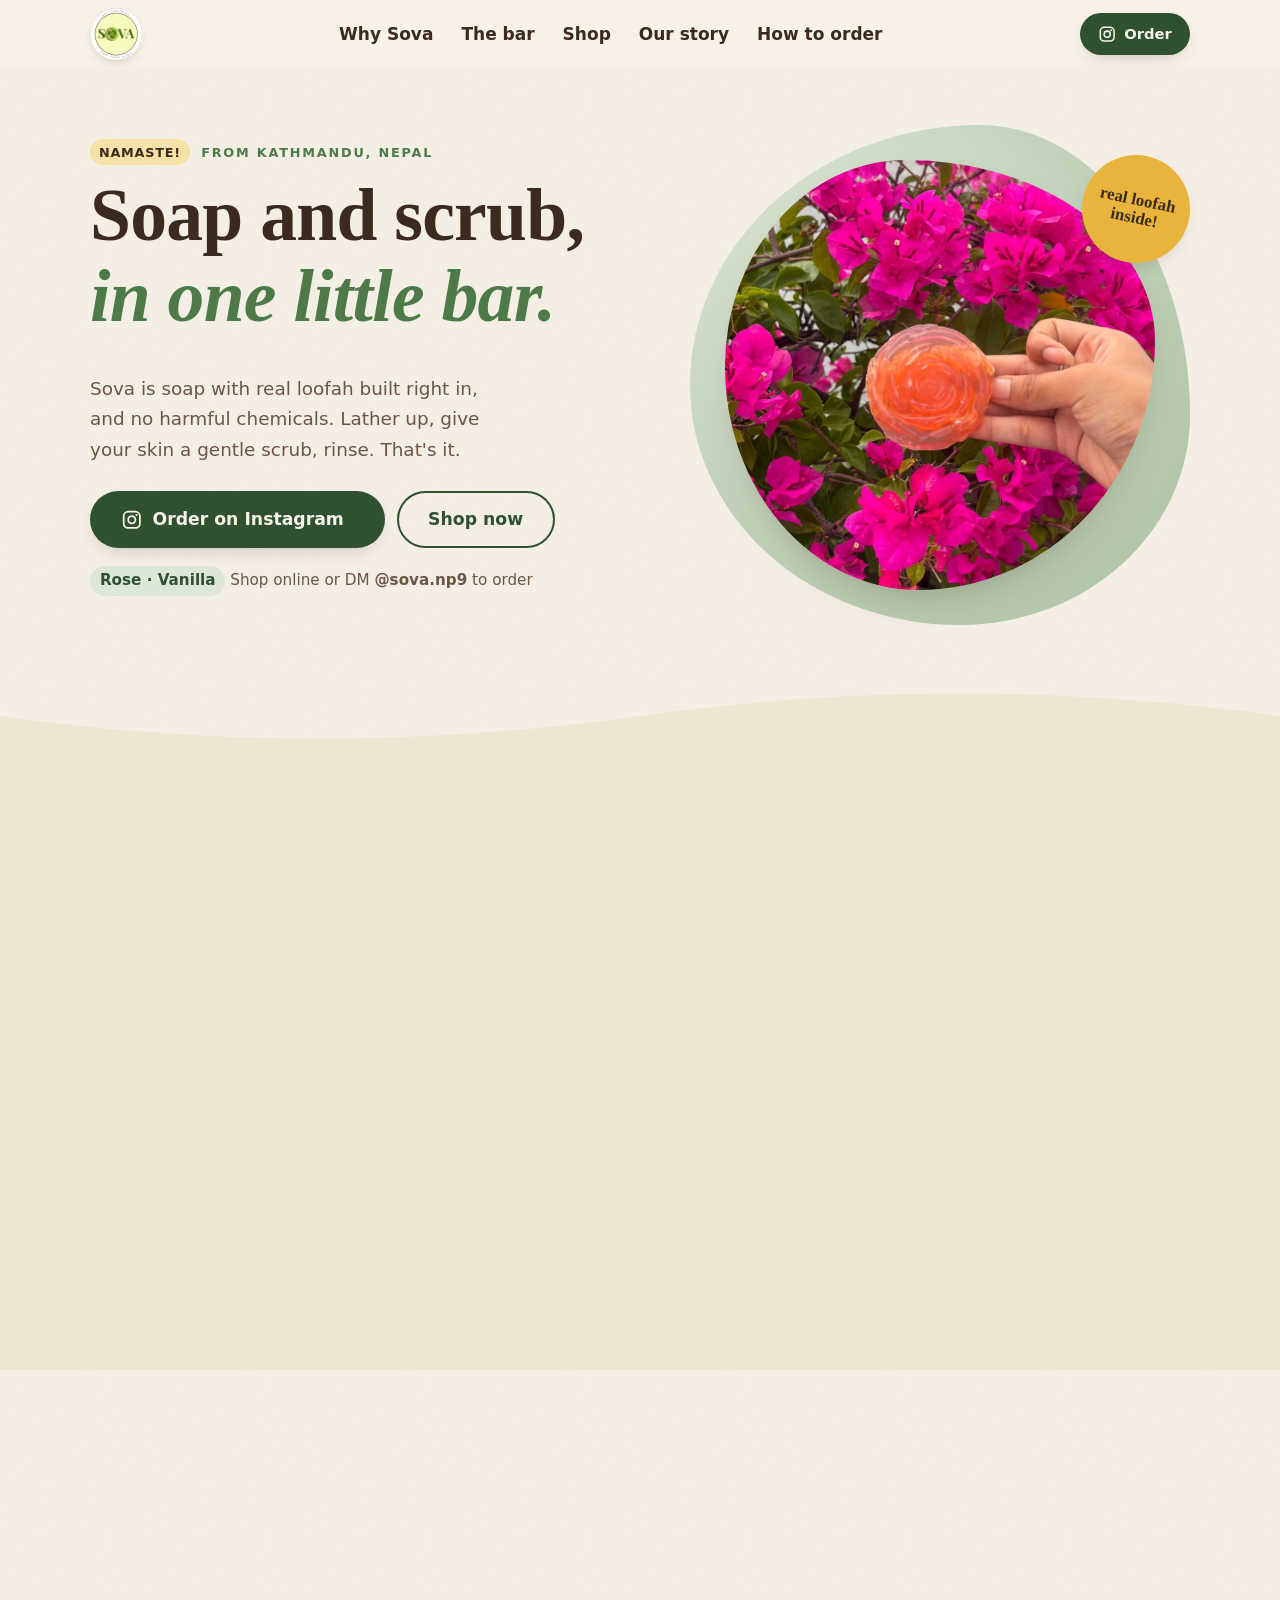
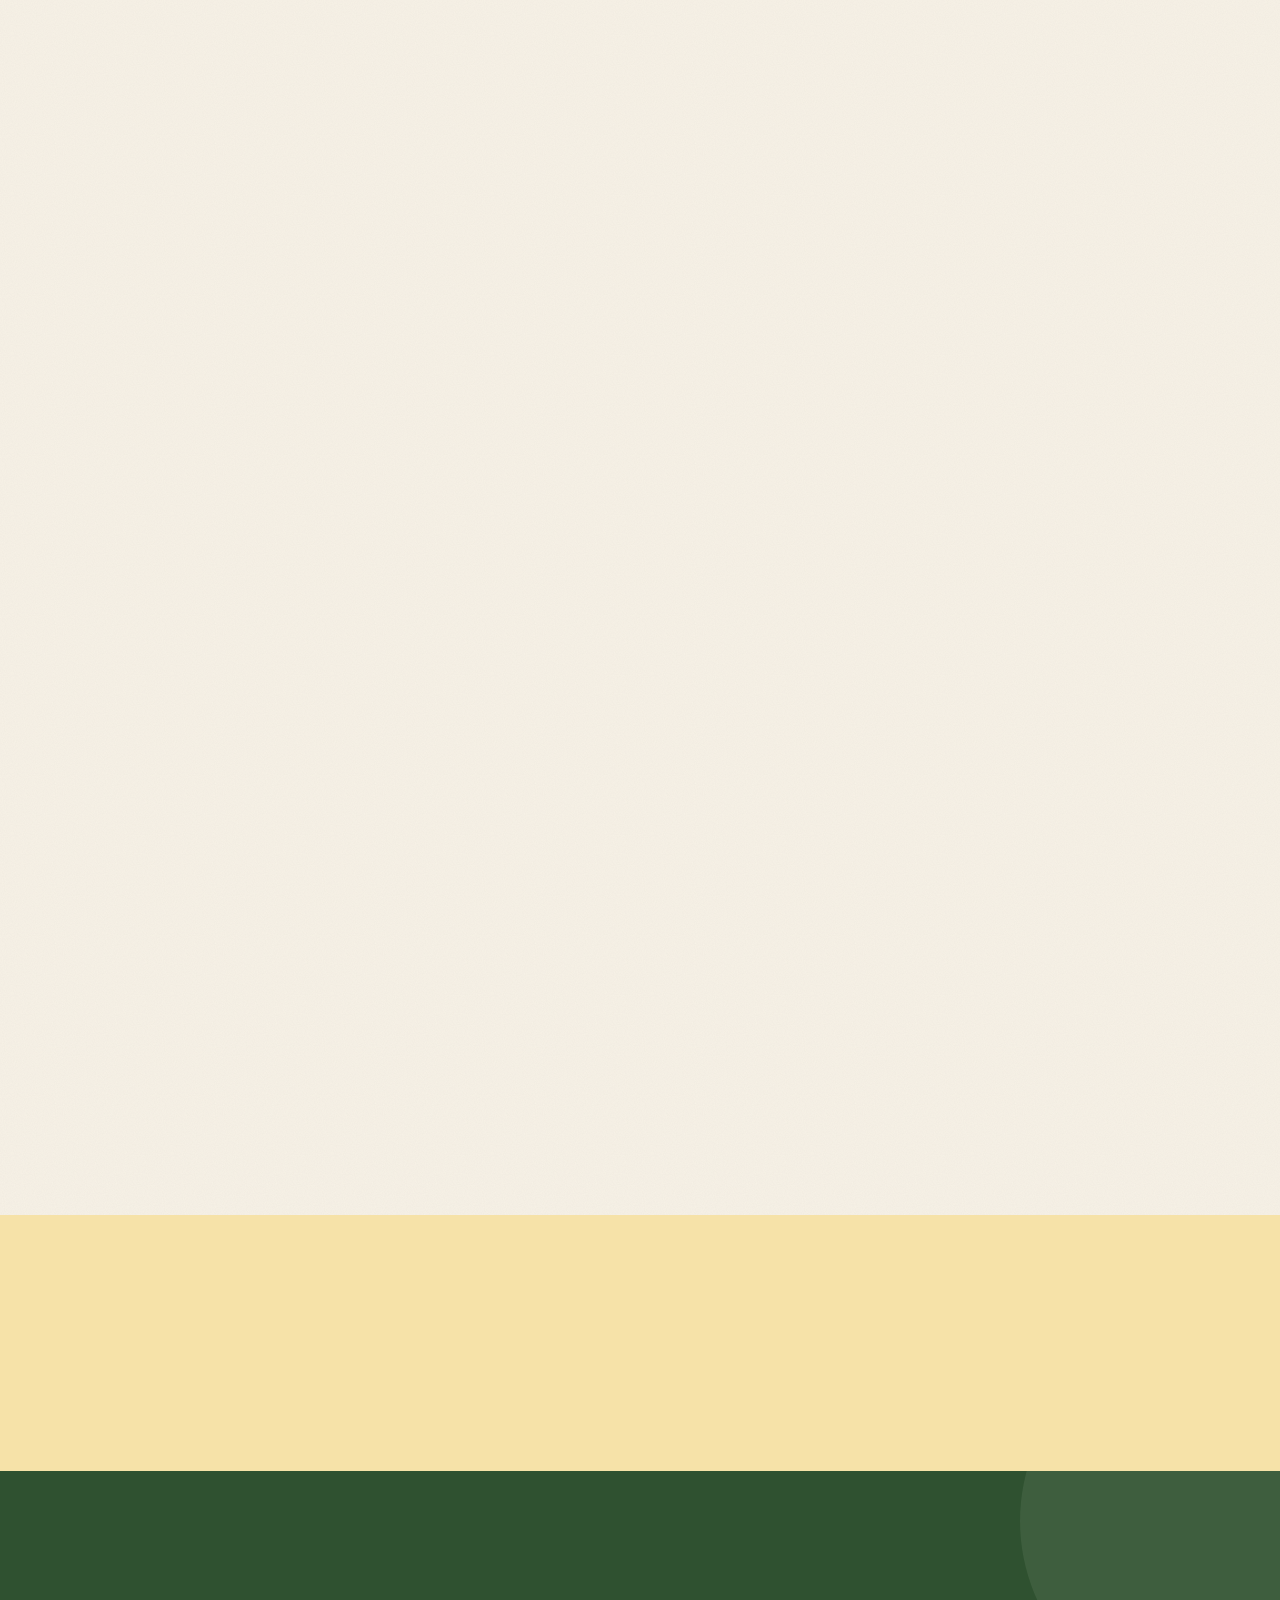
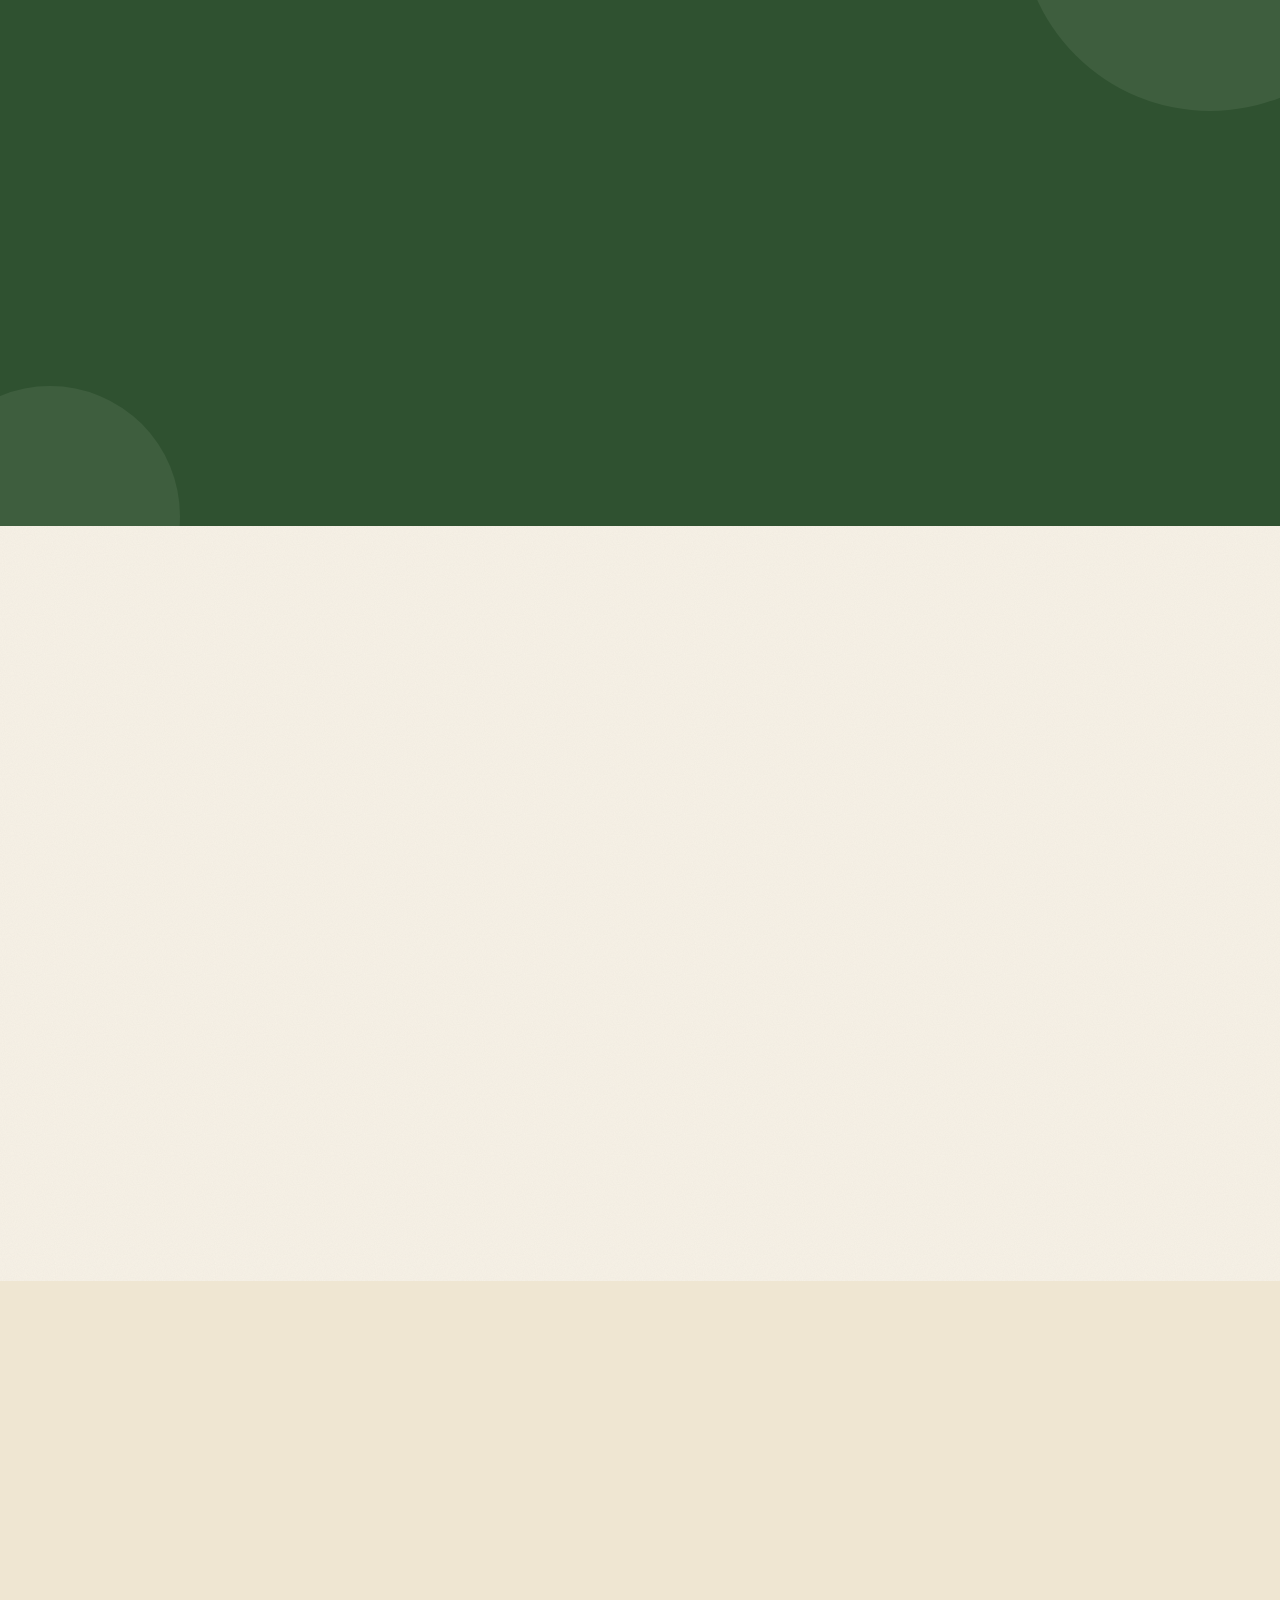
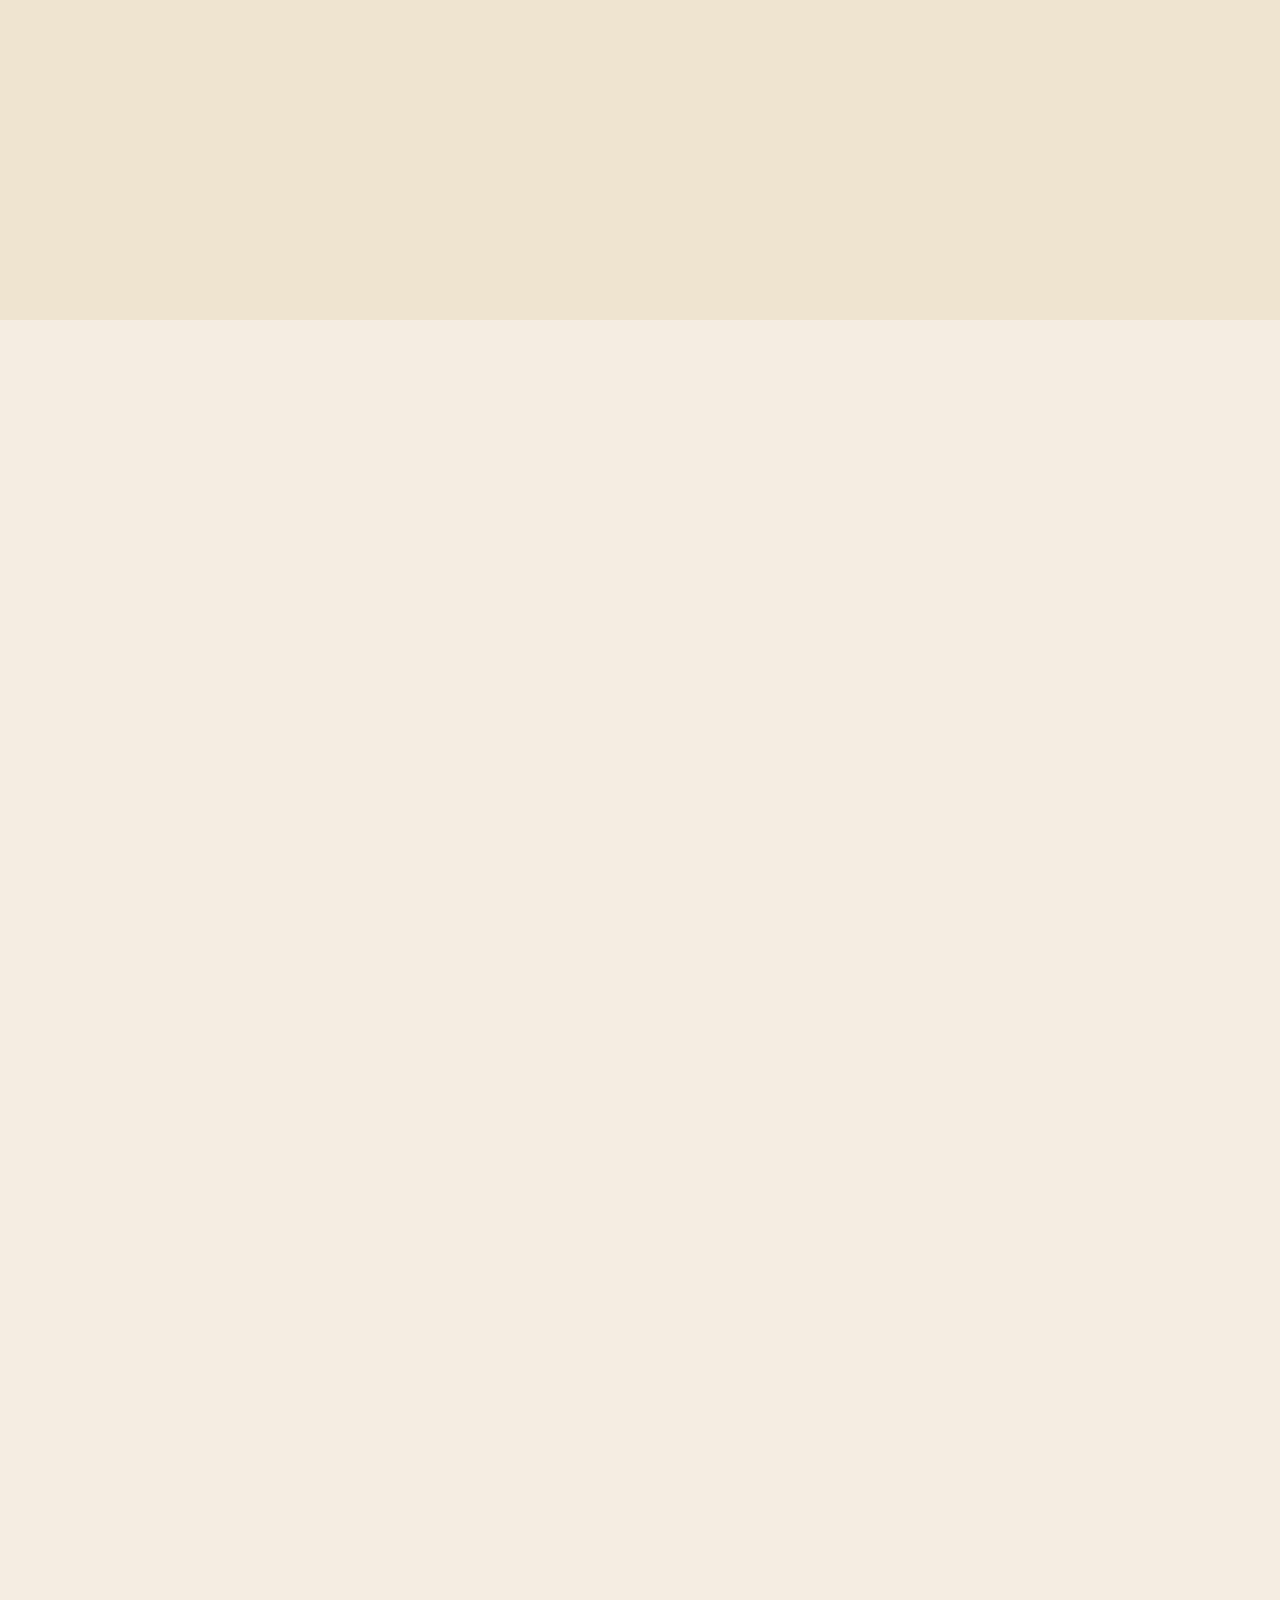
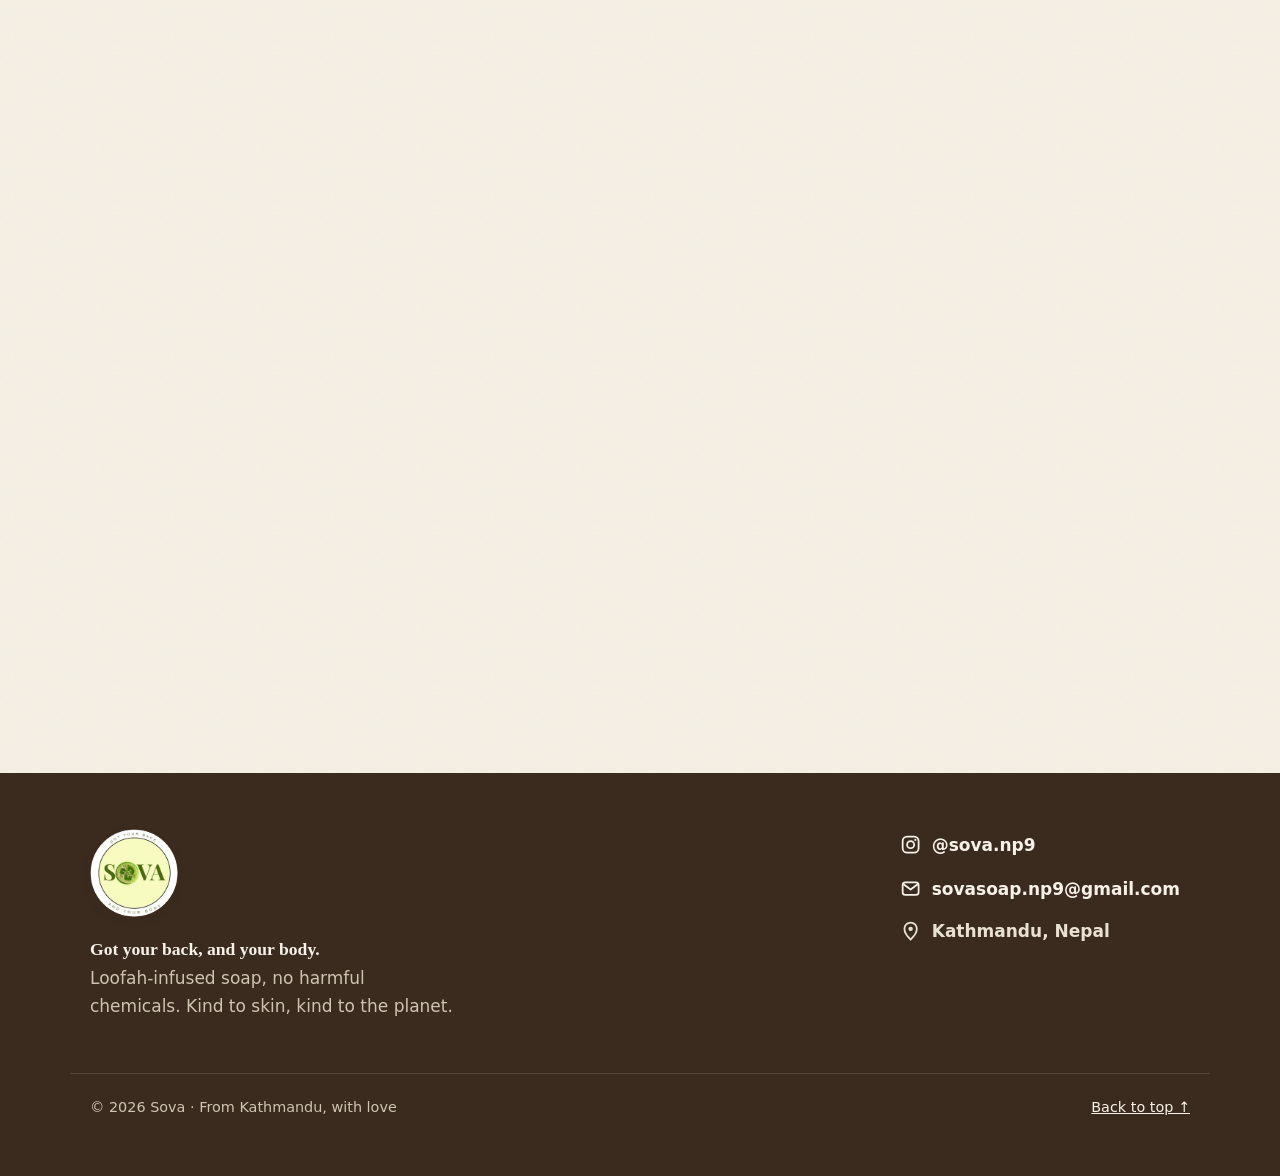
==== commit 18c9bcb9: "Home page: hide prices (shown only on the Shop page); Shop now in order section; update official-cha" ====
--- a/index.html
+++ b/index.html
@@ -4,7 +4,7 @@
   <meta charset="utf-8">
   <meta name="viewport" content="width=device-width, initial-scale=1">
   <title>Sova | Loofah-Infused Soap from Kathmandu</title>
-  <meta name="description" content="Sova is a loofah-infused soap with no harmful chemicals, so you cleanse and gently exfoliate in one step. Choose Rose ma Dose or Vanilla, NPR 150 each. From a small startup in Kathmandu, Nepal. Order on Instagram.">
+  <meta name="description" content="Sova is a loofah-infused soap with no harmful chemicals, so you cleanse and gently exfoliate in one step. Choose Rose ma Dose or Vanilla. From a small startup in Kathmandu, Nepal. Order on Instagram.">
   <meta name="theme-color" content="#F7F2E7">
   <meta name="color-scheme" content="light">
   <!-- Security: only allow this site's own files + Google Fonts to load (blocks injected scripts). -->
@@ -18,7 +18,7 @@
   <meta property="og:type" content="website">
   <meta property="og:site_name" content="Sova">
   <meta property="og:title" content="Sova | Soap and scrub in one little bar">
-  <meta property="og:description" content="Soap with real loofah built in, no harmful chemicals. Rose ma Dose or Vanilla, NPR 150 each. From Kathmandu, Nepal. DM us on Instagram to order.">
+  <meta property="og:description" content="Soap with real loofah built in, no harmful chemicals. Rose ma Dose or Vanilla. From Kathmandu, Nepal. Shop online or DM us on Instagram to order.">
   <meta property="og:image" content="assets/og-image.jpg">
   <meta property="og:image:width" content="1200">
   <meta property="og:image:height" content="630">
@@ -79,7 +79,7 @@
             </a>
             <a class="btn btn-ghost btn-big" href="shop.html">Shop now</a>
           </div>
-          <p class="hero-price"><span class="price-chip">NPR 150</span> each · Rose or Vanilla · DM <strong>@sova.np9</strong> to order</p>
+          <p class="hero-price"><span class="price-chip">Rose · Vanilla</span> Shop online or DM <strong>@sova.np9</strong> to order</p>
         </div>
         <div class="hero-visual">
           <div class="blob blob-hero" aria-hidden="true"></div>
@@ -148,7 +148,6 @@
         <div class="product-info reveal">
           <p class="eyebrow">The soaps</p>
           <h2 id="product-title">Two scents, one loofah bar.</h2>
-          <p class="price"><span class="price-big">NPR 150</span> <span class="price-unit">each</span></p>
           <p>Every Sova bar has real loofah built in, so you lather and gently scrub in one go. Same simple bar, two scents. Just pick your favourite.</p>
 
           <ul class="scents">
@@ -463,7 +462,7 @@
           </div>
 
           <div class="order-cta">
-            <p class="price"><span class="price-big">NPR 150</span> <span class="price-unit">each</span></p>
+            <a class="btn btn-turmeric btn-big" href="shop.html">Shop now <span aria-hidden="true">→</span></a>
             <a class="btn btn-leaf btn-big" href="https://www.instagram.com/sova.np9" target="_blank" rel="noopener noreferrer">
               <svg class="ig-icon" aria-hidden="true" viewBox="0 0 24 24"><use href="#i-ig"/></svg>
               Order on Instagram<span class="sr-only"> (opens in a new tab)</span>
@@ -471,7 +470,7 @@
           </div>
           <p class="official-note">
             <svg aria-hidden="true" viewBox="0 0 24 24" width="18" height="18"><path d="M12 2l8 3v6c0 5-3.4 9.4-8 11-4.6-1.6-8-6-8-11V5z" fill="none" stroke="currentColor" stroke-width="2" stroke-linejoin="round"/><path d="M8.5 12l2.5 2.5 4.5-5" fill="none" stroke="currentColor" stroke-width="2" stroke-linecap="round" stroke-linejoin="round"/></svg>
-            <span>We only take orders through our official Instagram, <strong>@sova.np9</strong>. If another account or website asks you to pay for Sova, it isn't us.</span>
+            <span>We only take orders through this website's Shop page and our official Instagram, <strong>@sova.np9</strong>. If another account or website asks you to pay for Sova, it isn't us.</span>
           </p>
         </div>
       </div>
--- a/style.css
+++ b/style.css
@@ -677,7 +677,7 @@
 @keyframes panelIn { from { opacity: 0; transform: translateY(10px); } to { opacity: 1; transform: none; } }
 .stepper-nav { display: flex; justify-content: space-between; margin-top: 16px; }
 
-.order-cta { margin-top: 36px; padding-top: 28px; border-top: 2px dashed var(--oat); display: grid; justify-items: center; gap: 4px; }
+.order-cta { margin-top: 36px; padding-top: 28px; border-top: 2px dashed var(--oat); display: flex; flex-wrap: wrap; justify-content: center; gap: 12px; }
 .order-cta .price { margin: 0 0 10px; }
 
 .official-note {
@@ -744,3 +744,7 @@
   .eco-plastic .slash { stroke-dashoffset: 0; }
   .is-active .drop, .is-active .bub { opacity: 1; animation: none !important; }
 }
+
+/* Shown only if a foreign site frames the page and we can't break out */
+html.is-framed body { visibility: hidden; }
+.framed-note { visibility: visible; position: fixed; inset: 0; margin: 0; display: grid; place-content: center; text-align: center; padding: 24px; background: var(--cream); font-weight: 700; z-index: 999; }
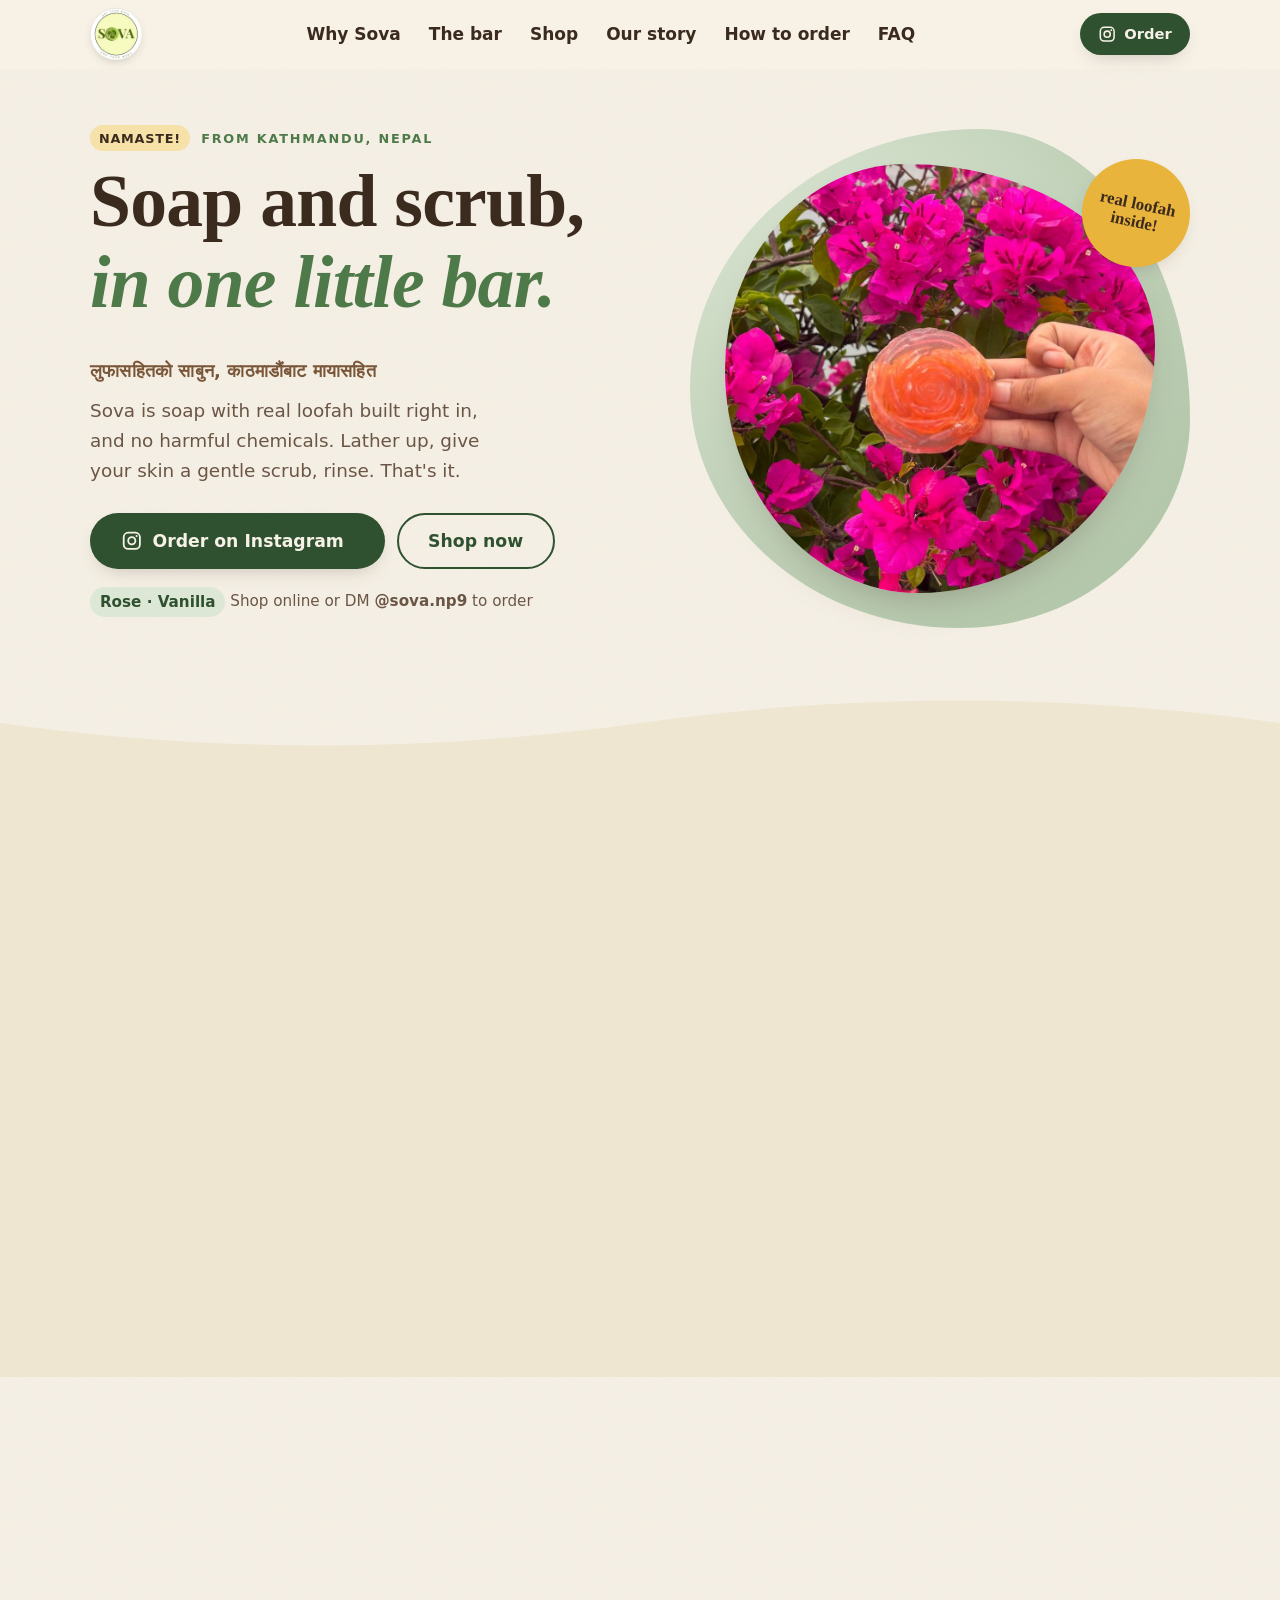
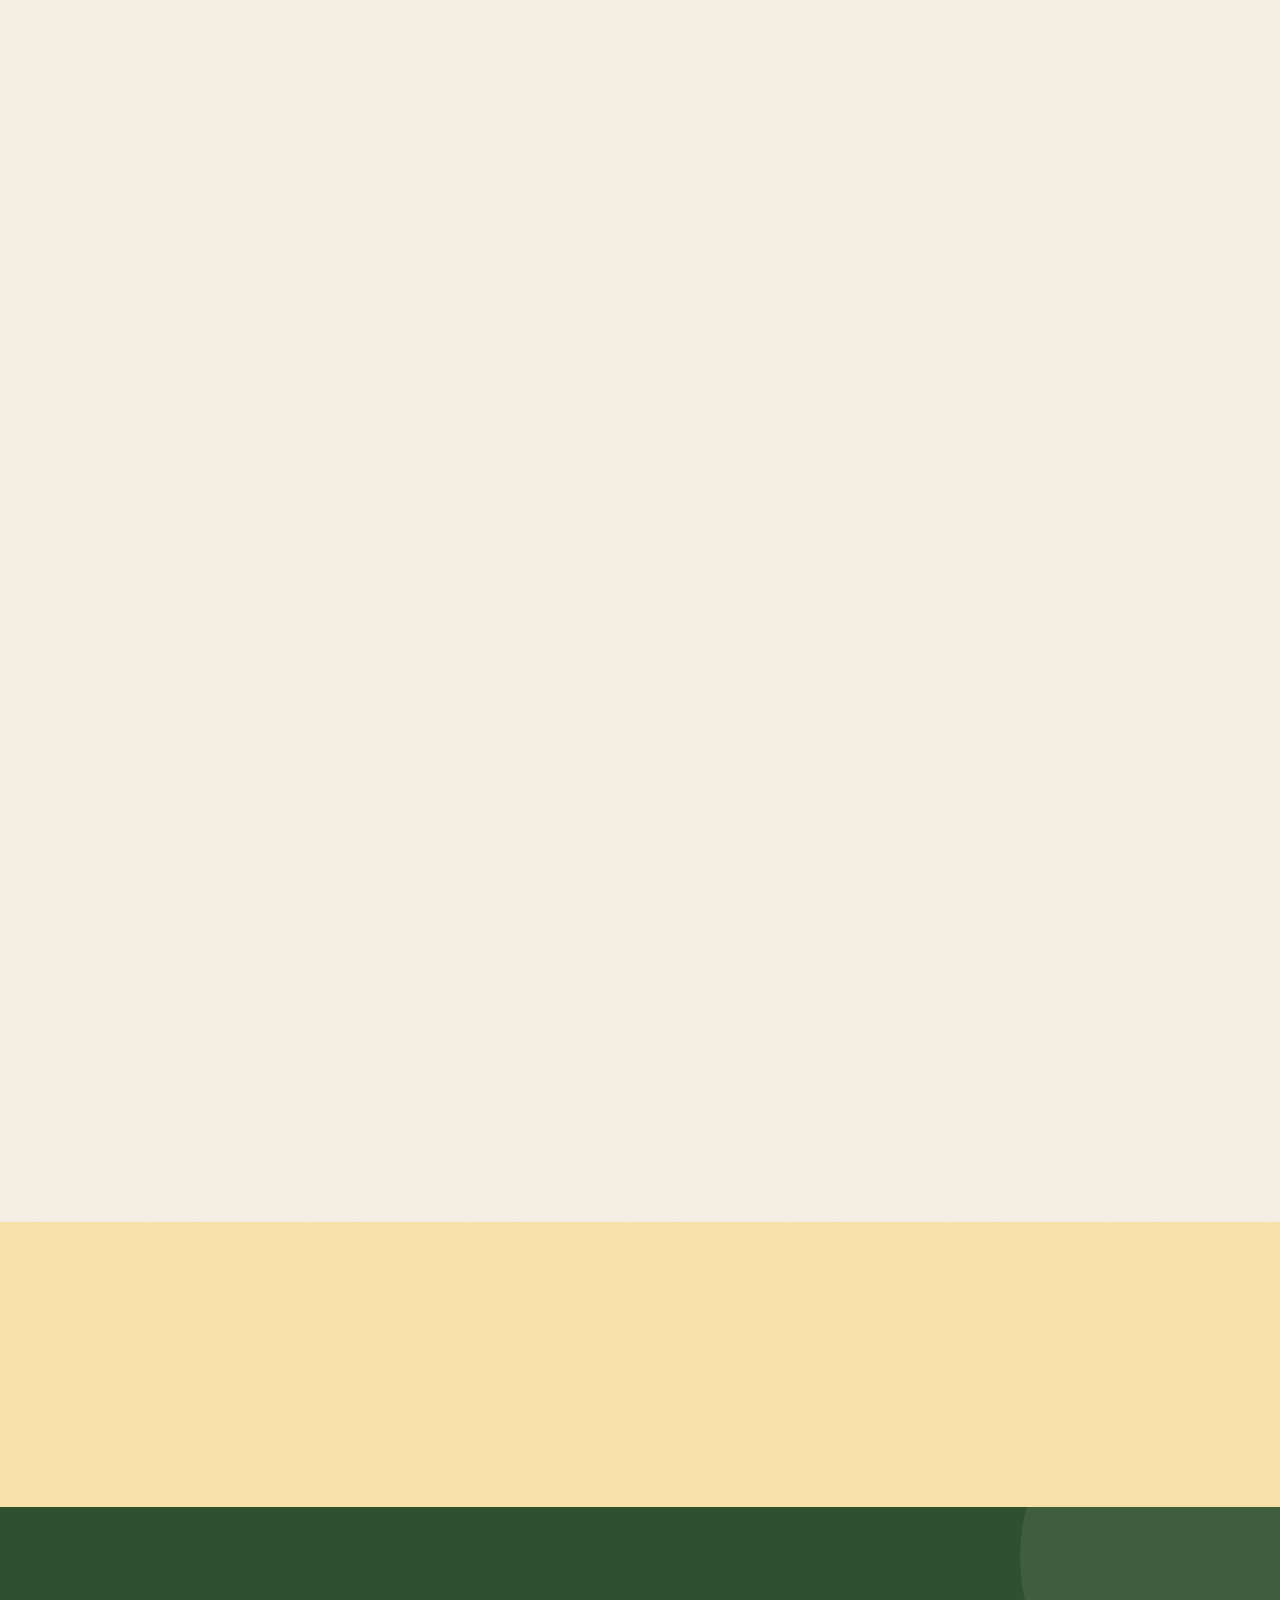
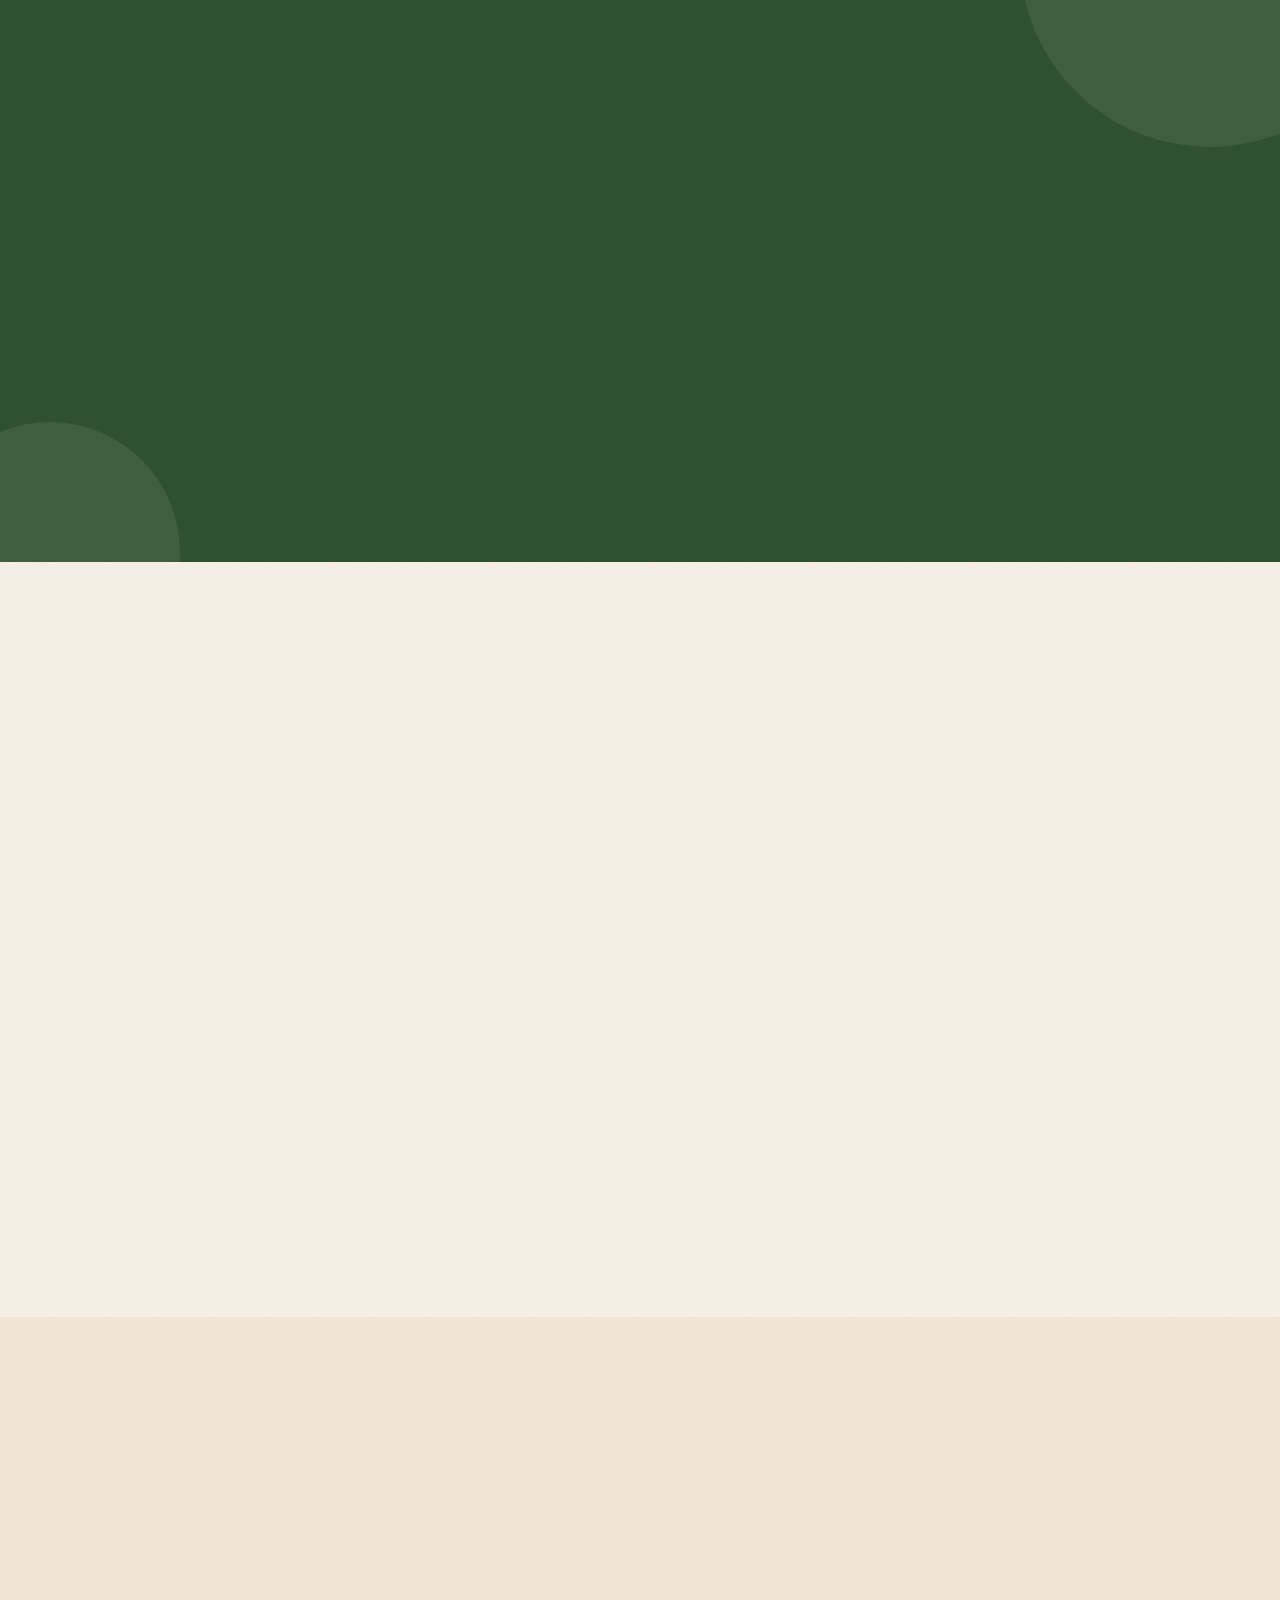
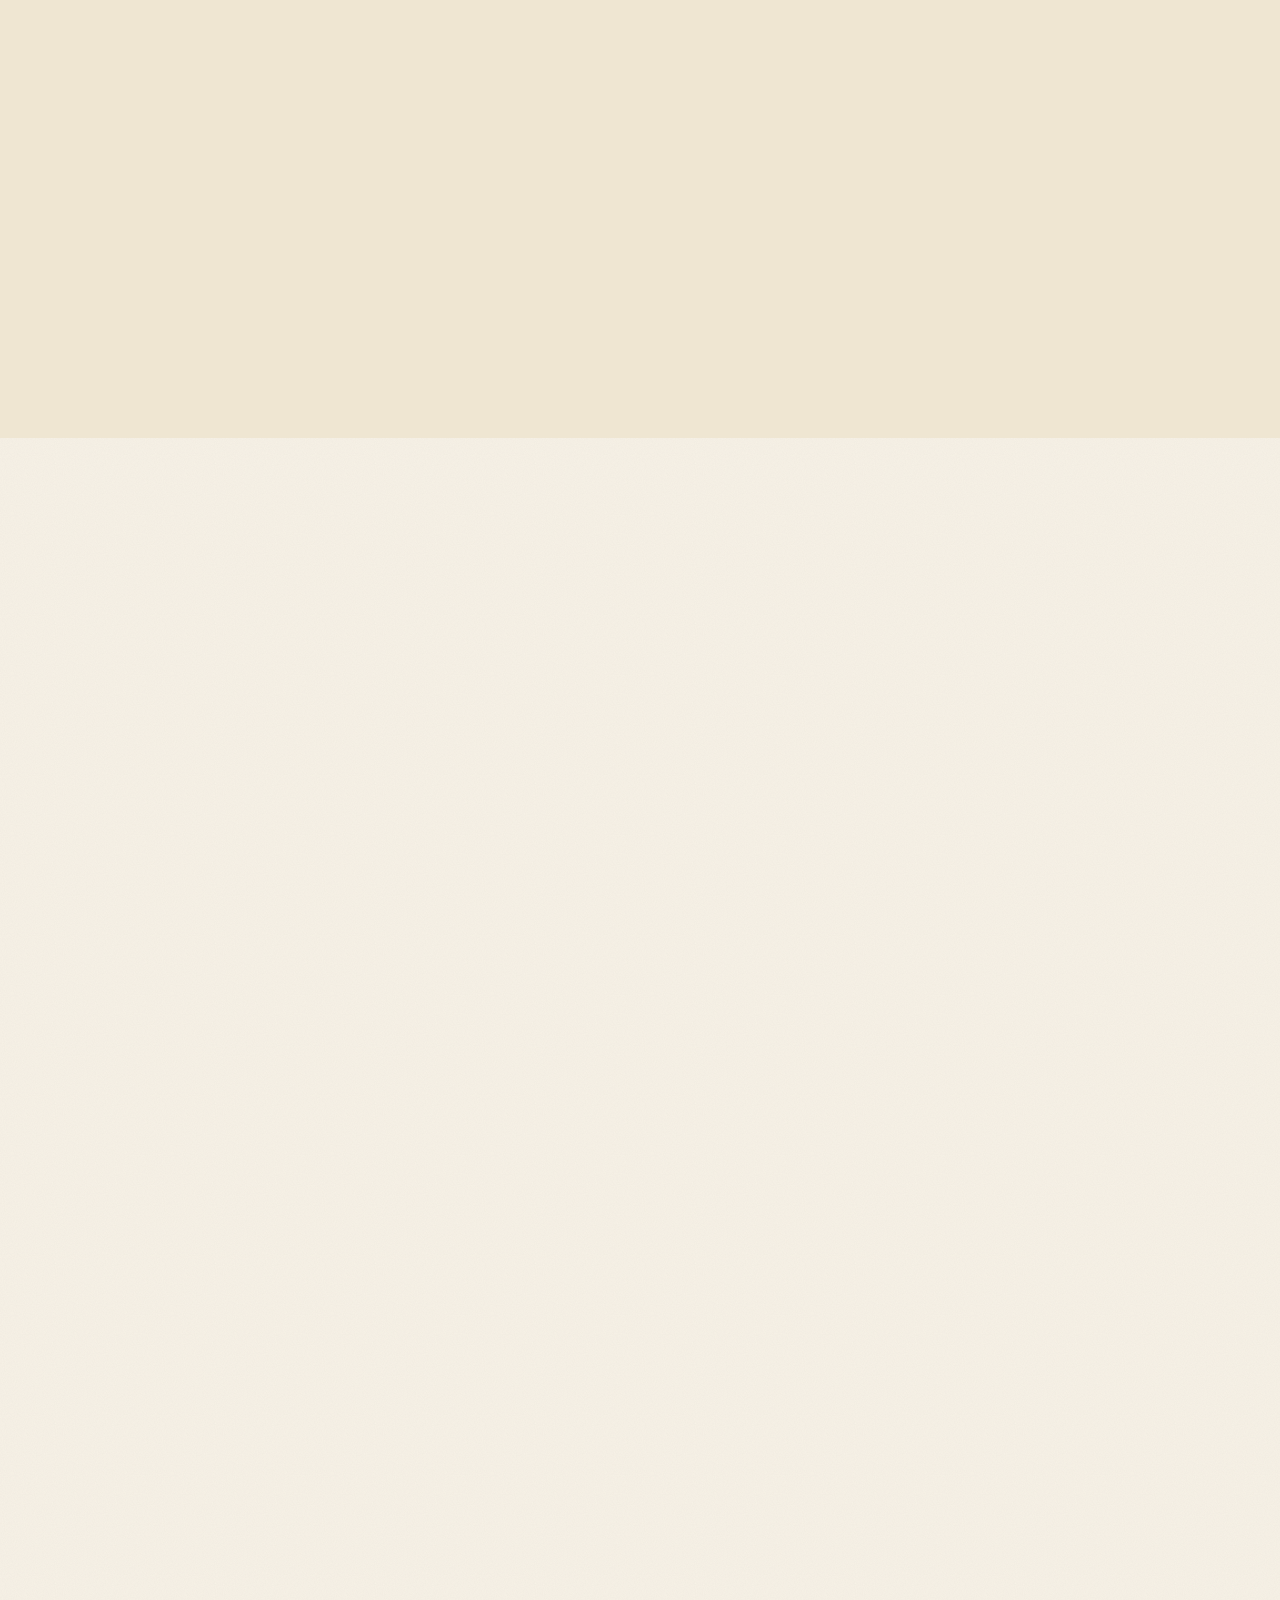
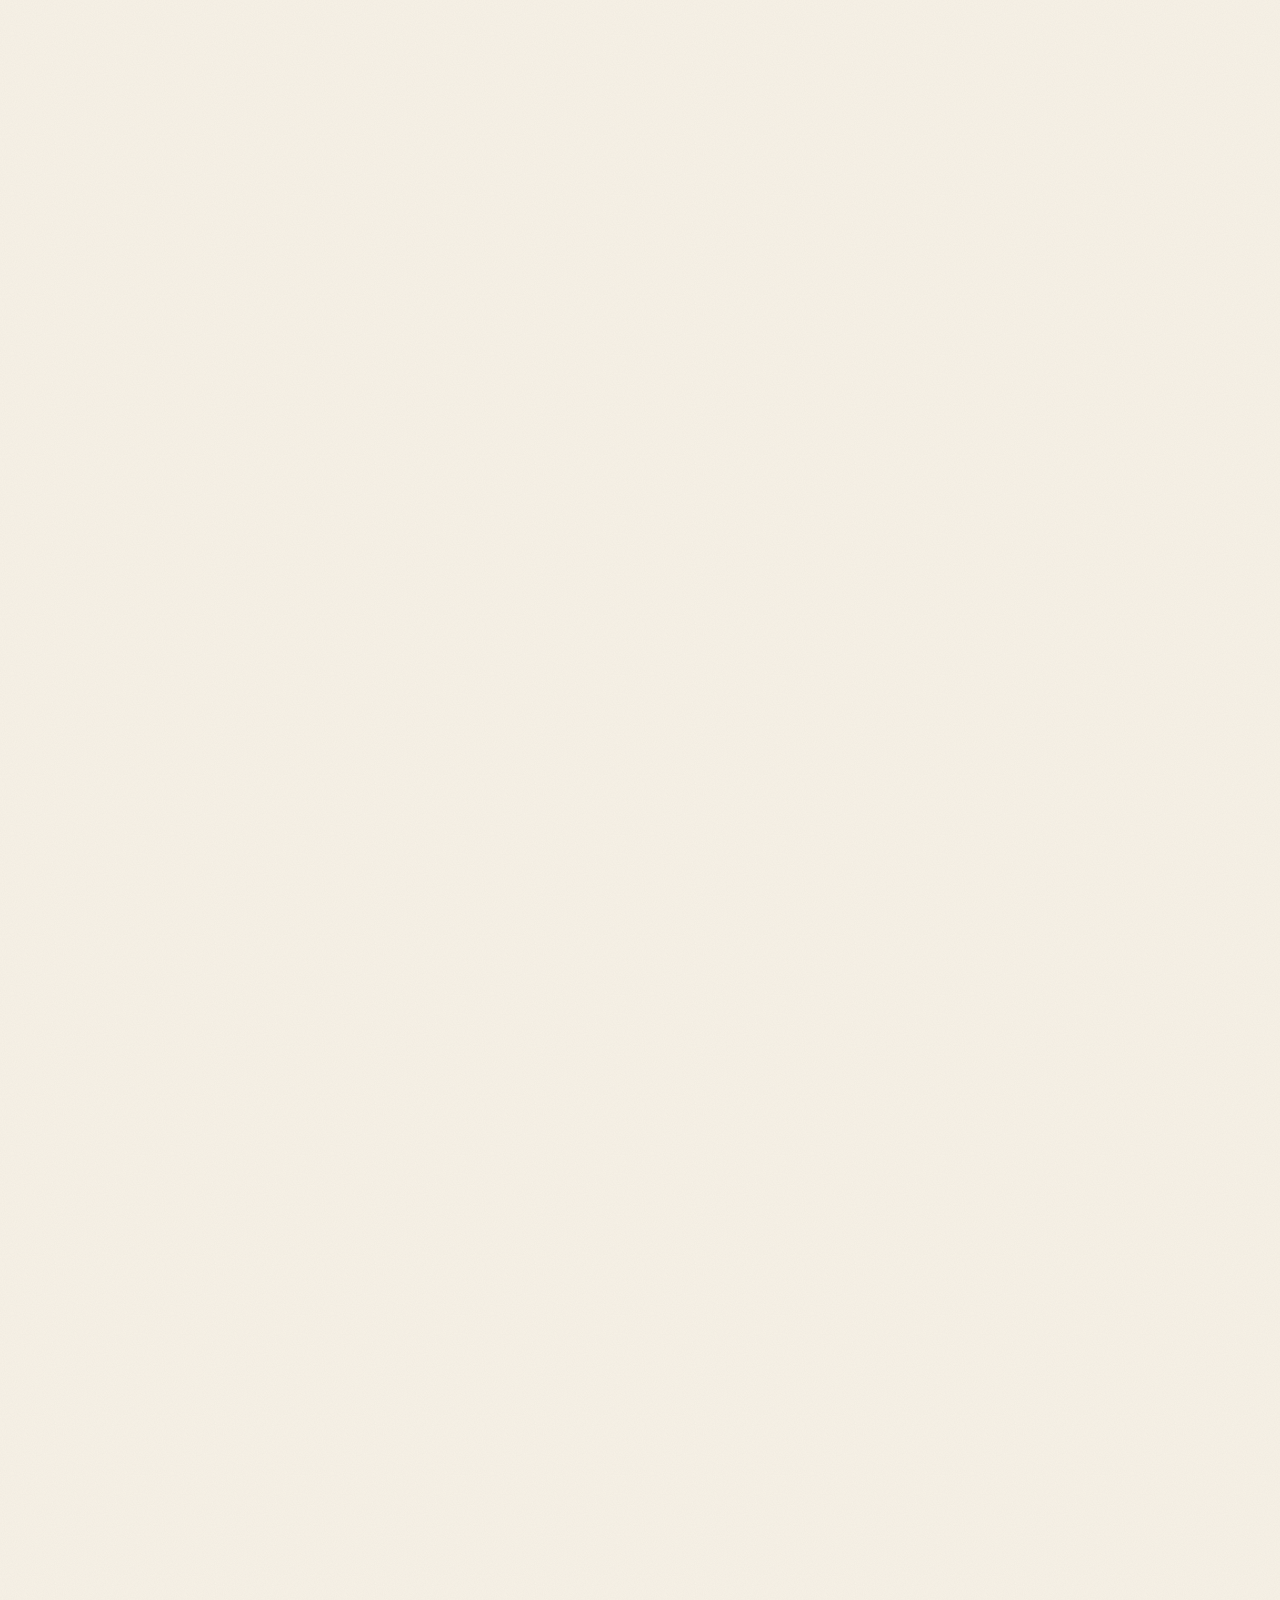
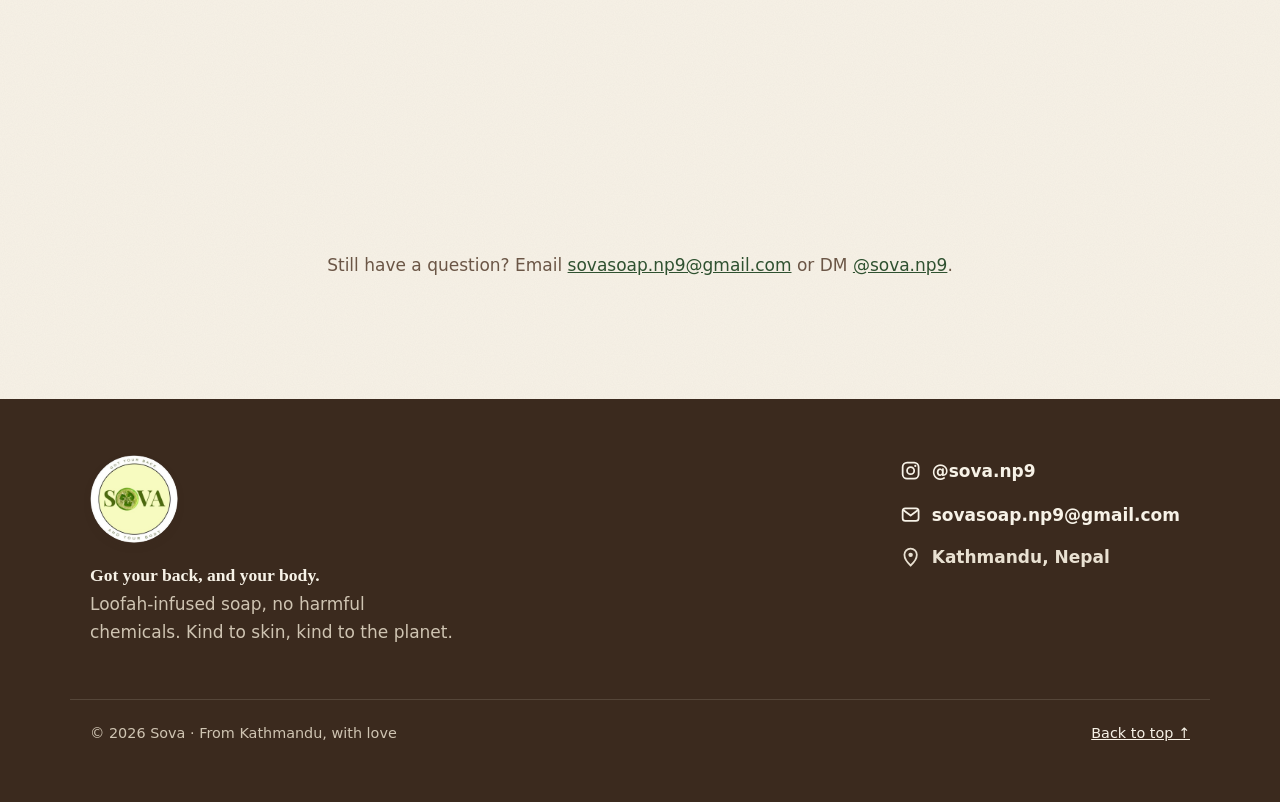
==== commit 5b1939be: "Add FAQ, Loofah Love Pack (5 for NPR 500), gift option, Notify me for coming-soon bars, Nepali tagli" ====
--- a/index.html
+++ b/index.html
@@ -8,7 +8,7 @@
   <meta name="theme-color" content="#F7F2E7">
   <meta name="color-scheme" content="light">
   <!-- Security: only allow this site's own files + Google Fonts to load (blocks injected scripts). -->
-  <meta http-equiv="Content-Security-Policy" content="default-src 'none'; script-src 'self' 'sha256-qOhFsq0QMV2REqNwk5hGH5bZE9SkX6gt6yeyKdYPv+U='; style-src 'self' https://fonts.googleapis.com; font-src https://fonts.gstatic.com; img-src 'self' data:; manifest-src 'self'; connect-src 'none'; base-uri 'none'; form-action 'none'; object-src 'none'; upgrade-insecure-requests">
+  <meta http-equiv="Content-Security-Policy" content="default-src 'none'; script-src 'self' 'sha256-qOhFsq0QMV2REqNwk5hGH5bZE9SkX6gt6yeyKdYPv+U='; style-src 'self' https://fonts.googleapis.com; font-src https://fonts.gstatic.com; img-src 'self' data:; manifest-src 'self'; connect-src https://api.web3forms.com; base-uri 'none'; form-action 'none'; object-src 'none'; upgrade-insecure-requests">
   <meta name="referrer" content="strict-origin-when-cross-origin">
 
   <!-- PLACEHOLDER: once you have a domain, set it here and in og:url / og:image (use full https:// URLs) -->
@@ -32,18 +32,20 @@
 
   <link rel="preconnect" href="https://fonts.googleapis.com">
   <link rel="preconnect" href="https://fonts.gstatic.com" crossorigin>
-  <link href="https://fonts.googleapis.com/css2?family=Fraunces:opsz,wght,SOFT@9..144,500..700,100&family=Nunito:wght@400;600;700;800&display=swap" rel="stylesheet">
+  <link href="https://fonts.googleapis.com/css2?family=Fraunces:opsz,wght,SOFT@9..144,500..700,100&family=Nunito:wght@400;600;700;800&family=Mukta:wght@500;600&display=swap" rel="stylesheet">
 
   <link rel="preload" as="image" href="assets/hero-soap.jpg" fetchpriority="high">
   <script>document.documentElement.classList.add("js")</script>
   <link rel="stylesheet" href="style.css">
+  <script src="config.js" defer></script>
   <script src="script.js" defer></script>
+  <script src="notify.js" defer></script>
 </head>
-<body>
+<body id="top">
   <a class="skip-link" href="#main">Skip to content</a>
 
   <!-- ============ HEADER ============ -->
-  <header class="site-header" id="top">
+  <header class="site-header">
     <nav class="nav container" aria-label="Main">
       <a class="logo" href="#top" aria-label="Sova, back to top">
         <img class="logo-img" src="assets/logo.png" width="52" height="52" alt="Sova logo">
@@ -54,6 +56,7 @@
         <li><a href="shop.html">Shop</a></li>
         <li><a href="#story">Our story</a></li>
         <li><a href="#order">How to order</a></li>
+        <li><a href="#faq">FAQ</a></li>
       </ul>
       <a class="btn btn-small btn-leaf" href="https://www.instagram.com/sova.np9" target="_blank" rel="noopener noreferrer">
         <svg class="ig-icon" aria-hidden="true" viewBox="0 0 24 24"><use href="#i-ig"/></svg>
@@ -71,6 +74,7 @@
         <div class="hero-copy">
           <p class="eyebrow"><span class="namaste">Namaste!</span> From Kathmandu, Nepal</p>
           <h1 id="hero-title">Soap and scrub, <em>in one little bar.</em></h1>
+          <p class="np-tag" lang="ne">लुफासहितको साबुन, काठमाडौंबाट मायासहित</p>
           <p class="lead">Sova is soap with real loofah built right in, and no harmful chemicals. Lather up, give your skin a gentle scrub, rinse. That's it.</p>
           <div class="hero-ctas">
             <a class="btn btn-leaf btn-big" href="https://www.instagram.com/sova.np9" target="_blank" rel="noopener noreferrer">
@@ -262,7 +266,7 @@
         <div>
           <p class="eyebrow">Shop</p>
           <h2 id="shop-band-title">Ready to try a bar?</h2>
-          <p>Pick your scent, fill in your details and place your order online. We'll call or message you to confirm.</p>
+          <p>Pick your scent, or go big with the <strong>Loofah Love Pack</strong> of 5 bars in your own mix. Order online and we'll call or message you to confirm.</p>
         </div>
         <a class="btn btn-turmeric btn-big" href="shop.html">Shop now <span aria-hidden="true">→</span></a>
       </div>
@@ -339,7 +343,7 @@
         <div class="section-head reveal">
           <p class="eyebrow">Coming soon</p>
           <h2 id="soon-title">New bars are brewing.</h2>
-          <p class="section-sub">These aren't available yet. Tap a card to peek.</p>
+          <p class="section-sub">These aren't available yet. Tap a card to peek, or tap <strong>Notify me</strong> to hear first when one launches.</p>
         </div>
         <ul class="soon-grid">
           <li class="reveal">
@@ -353,10 +357,11 @@
                 </span>
                 <span class="flip-face flip-back">
                   <span class="flip-name">Turmeric</span>
-                  <span>In the works. Follow <strong>@sova.np9</strong> to be the first to know when it lands.</span>
+                  <span>In the works. Tap <strong>Notify me</strong> below and we'll tell you the moment it lands.</span>
                 </span>
               </span>
             </button>
+            <button type="button" class="notify-btn" data-variant="Turmeric" aria-controls="notify"><svg aria-hidden="true" viewBox="0 0 24 24" width="18" height="18"><path d="M6 16V11a6 6 0 0 1 12 0v5l1.5 2h-15z M10 20a2 2 0 0 0 4 0" fill="none" stroke="currentColor" stroke-width="2" stroke-linejoin="round" stroke-linecap="round"/></svg> Notify me<span class="sr-only"> when Turmeric launches</span></button>
           </li>
           <li class="reveal">
             <button class="flip flip-neem" type="button" aria-pressed="false">
@@ -369,10 +374,11 @@
                 </span>
                 <span class="flip-face flip-back">
                   <span class="flip-name">Neem</span>
-                  <span>In the works. Follow <strong>@sova.np9</strong> to be the first to know when it lands.</span>
+                  <span>In the works. Tap <strong>Notify me</strong> below and we'll tell you the moment it lands.</span>
                 </span>
               </span>
             </button>
+            <button type="button" class="notify-btn" data-variant="Neem" aria-controls="notify"><svg aria-hidden="true" viewBox="0 0 24 24" width="18" height="18"><path d="M6 16V11a6 6 0 0 1 12 0v5l1.5 2h-15z M10 20a2 2 0 0 0 4 0" fill="none" stroke="currentColor" stroke-width="2" stroke-linejoin="round" stroke-linecap="round"/></svg> Notify me<span class="sr-only"> when Neem launches</span></button>
           </li>
           <li class="reveal">
             <button class="flip flip-aloe" type="button" aria-pressed="false">
@@ -385,12 +391,41 @@
                 </span>
                 <span class="flip-face flip-back">
                   <span class="flip-name">Aloe vera</span>
-                  <span>In the works. Follow <strong>@sova.np9</strong> to be the first to know when it lands.</span>
+                  <span>In the works. Tap <strong>Notify me</strong> below and we'll tell you the moment it lands.</span>
                 </span>
               </span>
             </button>
+            <button type="button" class="notify-btn" data-variant="Aloe vera" aria-controls="notify"><svg aria-hidden="true" viewBox="0 0 24 24" width="18" height="18"><path d="M6 16V11a6 6 0 0 1 12 0v5l1.5 2h-15z M10 20a2 2 0 0 0 4 0" fill="none" stroke="currentColor" stroke-width="2" stroke-linejoin="round" stroke-linecap="round"/></svg> Notify me<span class="sr-only"> when Aloe vera launches</span></button>
           </li>
         </ul>
+
+        <div class="notify" id="notify" hidden>
+          <form id="notify-form" novalidate>
+            <h3 id="notify-title">Get told first when it launches</h3>
+            <fieldset class="notify-pick">
+              <legend>Which new bars?</legend>
+              <label><input type="checkbox" name="variant" value="Turmeric"> Turmeric</label>
+              <label><input type="checkbox" name="variant" value="Neem"> Neem</label>
+              <label><input type="checkbox" name="variant" value="Aloe vera"> Aloe vera</label>
+            </fieldset>
+            <div class="notify-fields">
+              <label>Phone or Instagram
+                <input type="text" id="n-contact" maxlength="40" autocomplete="tel" placeholder="98XXXXXXXX or @yourhandle" required>
+              </label>
+              <label>Name <span class="sp-opt">(optional)</span>
+                <input type="text" id="n-name" maxlength="60" autocomplete="name">
+              </label>
+              <label class="sp-hp" aria-hidden="true">Leave this empty<input type="checkbox" id="n-bot" tabindex="-1" autocomplete="off"></label>
+            </div>
+            <p class="notify-small">We'll only contact you about these launches.</p>
+            <button type="submit" class="btn btn-leaf">Notify me</button>
+            <p class="notify-status" role="status" aria-live="polite"></p>
+          </form>
+          <div class="notify-done" hidden tabindex="-1">
+            <p class="notify-done-title">You're on the list!</p>
+            <p>We'll message you when <strong class="notify-done-what"></strong> launches.</p>
+          </div>
+        </div>
       </div>
     </section>
 
@@ -475,6 +510,60 @@
         </div>
       </div>
     </section>
+
+    <!-- ============ FAQ ============ -->
+    <section class="section faq" id="faq" aria-labelledby="faq-title">
+      <div class="container">
+        <div class="section-head reveal">
+          <p class="eyebrow">FAQ</p>
+          <h2 id="faq-title">Questions, answered.</h2>
+        </div>
+        <div class="faq-list reveal">
+          <details>
+            <summary>What makes Sova different?</summary>
+            <p>Every bar has real loofah built right in, so you lather and gently scrub in one step. No separate scrubber needed.</p>
+          </details>
+          <details>
+            <summary>Which scents can I choose?</summary>
+            <p><strong>Rose ma Dose</strong> is soft and floral, with rose essential oil. <strong>la..la..la.. Vanilla</strong> is sweet, warm and cosy. Turmeric, Neem and Aloe vera are coming soon.</p>
+          </details>
+          <details>
+            <summary>What's inside the soap?</summary>
+            <p>Rose ma Dose: loofah, soap base, glycerine, rose essential oil and food colour. Vanilla is the same loofah bar with a vanilla scent. Tap <strong>Ingredients</strong> on each soap card to see the full list.</p>
+          </details>
+          <details>
+            <summary>How do I make my bar last longer?</summary>
+            <p>Let it dry between uses. Keep it on a soap dish that drains, away from running water.</p>
+          </details>
+          <details>
+            <summary>I have sensitive skin. Can I use it?</summary>
+            <p>Please read the ingredient list first. If you're unsure, try it on a small patch of skin before regular use, and stop using it if your skin feels irritated.</p>
+          </details>
+          <details>
+            <summary>How do I order?</summary>
+            <p>Tap <a href="shop.html">Shop now</a>, pick your soaps, add your details and place your order. Prefer to chat? DM us on Instagram <a href="https://www.instagram.com/sova.np9" target="_blank" rel="noopener noreferrer">@sova.np9<span class="sr-only"> (opens in a new tab)</span></a>.</p>
+          </details>
+          <details>
+            <summary>How do payment and delivery work?</summary>
+            <!-- PLACEHOLDER: add payment methods (e.g. eSewa / Khalti / cash on delivery), delivery areas, charges and timing once confirmed -->
+            <p>After you place your order, we contact you to confirm payment and delivery details. Once your order is confirmed, we share our WhatsApp number so you can reach us easily.</p>
+          </details>
+          <details>
+            <summary>Do you have a bigger pack?</summary>
+            <p>Yes! The <strong>Loofah Love Pack</strong> is 5 bars in any mix of Rose ma Dose and Vanilla. See the <a href="shop.html">Shop page</a> for the price.</p>
+          </details>
+          <details>
+            <summary>Can I send Sova as a gift?</summary>
+            <p>Yes. Tick <strong>"This is a gift"</strong> when you order and add a short gift note. We'll confirm the details with you when we get in touch.</p>
+          </details>
+          <details>
+            <summary>When will Turmeric, Neem and Aloe vera be ready?</summary>
+            <p>They're still in the works. Tap <strong>Notify me</strong> on the <a href="#soon-title">Coming soon</a> cards and we'll tell you first.</p>
+          </details>
+        </div>
+        <p class="faq-more">Still have a question? Email <a href="mailto:sovasoap.np9@gmail.com">sovasoap.np9@gmail.com</a> or DM <a href="https://www.instagram.com/sova.np9" target="_blank" rel="noopener noreferrer">@sova.np9<span class="sr-only"> (opens in a new tab)</span></a>.</p>
+      </div>
+    </section>
   </main>
 
   <!-- ============ 8. FOOTER ============ -->
--- a/style.css
+++ b/style.css
@@ -748,3 +748,79 @@
 /* Shown only if a foreign site frames the page and we can't break out */
 html.is-framed body { visibility: hidden; }
 .framed-note { visibility: visible; position: fixed; inset: 0; margin: 0; display: grid; place-content: center; text-align: center; padding: 24px; background: var(--cream); font-weight: 700; z-index: 999; }
+
+/* ---------- Nepali touch ---------- */
+.np-tag {
+  font-family: "Mukta", "Noto Sans Devanagari", var(--font-body); font-weight: 600;
+  font-size: 1.12rem; color: var(--bark); margin: -4px 0 10px; letter-spacing: .01em;
+}
+
+/* ---------- Coming soon: Notify me ---------- */
+.soon-grid > li { display: grid; gap: 10px; justify-items: center; }
+.notify-btn {
+  display: inline-flex; align-items: center; gap: 6px; cursor: pointer;
+  font: inherit; font-weight: 800; font-size: .92rem; color: var(--leaf-deep);
+  background: var(--paper); border: 2px solid var(--sage); border-radius: 999px; padding: 8px 16px; min-height: 42px;
+  transition: background-color .2s, transform .2s var(--ease);
+}
+.notify-btn:hover { background: var(--sage-soft); transform: translateY(-2px); }
+.notify {
+  max-width: 620px; margin: 28px auto 0; background: var(--paper); border-radius: 26px;
+  padding: 22px 20px; box-shadow: var(--shadow);
+}
+.notify h3 { font-size: 1.3rem; margin-bottom: 12px; text-align: center; }
+.notify-pick { border: 0; padding: 0; margin: 0 0 14px; display: flex; flex-wrap: wrap; gap: 8px; justify-content: center; }
+.notify-pick legend { width: 100%; text-align: center; font-weight: 700; font-size: .9rem; margin-bottom: 8px; }
+.notify-pick label {
+  display: inline-flex; align-items: center; gap: 6px; font-weight: 700; cursor: pointer;
+  background: var(--cream); border: 2px solid var(--oat); border-radius: 999px; padding: 6px 14px; min-height: 40px;
+}
+.notify-pick label:has(input:checked) { border-color: var(--leaf); background: var(--sage-soft); }
+.notify-pick input { accent-color: var(--leaf-deep); width: 18px; height: 18px; }
+.notify-fields { display: grid; gap: 12px; }
+@media (min-width: 560px) { .notify-fields { grid-template-columns: 1.2fr 1fr; } }
+.notify-fields label { display: block; font-weight: 700; font-size: .9rem; }
+.notify-fields input[type="text"] {
+  display: block; width: 100%; margin-top: 6px; font: inherit; font-size: 1rem; padding: 10px 12px;
+  border-radius: 12px; border: 2px solid var(--oat); background: var(--cream); color: var(--bark-deep);
+}
+.notify-fields input[type="text"]:focus-visible { border-color: var(--leaf); outline: none; box-shadow: 0 0 0 4px var(--sage-soft); }
+.notify-small { font-size: .82rem; color: var(--bark-soft); margin: 10px 0 14px; }
+.notify form .btn { width: 100%; }
+.notify-status { min-height: 1.3em; margin: 10px 0 0; text-align: center; font-weight: 700; color: #A0331F; font-size: .9rem; }
+.notify-done { text-align: center; outline: none; }
+.notify-done-title { font-family: var(--font-display); font-weight: 700; font-size: 1.4rem; color: var(--leaf-deep); margin-bottom: 4px; }
+
+/* ---------- FAQ ---------- */
+.faq-list { max-width: 760px; margin: 0 auto; display: grid; gap: 10px; }
+.faq-list details { background: var(--paper); border-radius: 18px; box-shadow: var(--shadow-sm); }
+.faq-list summary {
+  list-style: none; cursor: pointer; display: flex; justify-content: space-between; align-items: center; gap: 14px;
+  padding: 16px 18px; font-weight: 800; font-size: 1.02rem; border-radius: 18px;
+}
+.faq-list summary::-webkit-details-marker { display: none; }
+.faq-list summary::after {
+  content: "+"; flex: none; width: 28px; height: 28px; border-radius: 50%; display: grid; place-items: center;
+  background: var(--sage-soft); color: var(--leaf-deep); font-size: 1.2rem; transition: transform .25s var(--ease);
+}
+.faq-list details[open] summary::after { transform: rotate(45deg); }
+.faq-list details p { margin: 0; padding: 0 18px 18px; color: var(--bark-soft); }
+.faq-more { text-align: center; margin: 22px 0 0; color: var(--bark-soft); }
+
+/* ---------- Shop page: pack + gift ---------- */
+.sp-pack { grid-column: 1 / -1; }
+@media (min-width: 760px) {
+  .sp-pack { display: grid; grid-template-columns: 1fr 1.1fr; }
+  .sp-pack img { height: 100%; aspect-ratio: auto; }
+}
+.sp-tag-pack { background: var(--turmeric-soft); color: var(--bark-deep); }
+.sp-product-row s { color: var(--bark-soft); font-weight: 600; font-size: .85rem; margin-left: 4px; }
+.sp-mix { background: var(--cream); border-radius: 14px; padding: 10px 12px; margin-bottom: 12px; }
+.sp-mix-label { display: block; font-weight: 700; font-size: .85rem; color: var(--bark-soft); margin-bottom: 6px; }
+.sp-mix-row { display: flex; align-items: center; justify-content: space-between; gap: 8px; }
+.sp-mix-val { font-weight: 800; color: var(--leaf-deep); text-align: center; flex: 1; }
+.sp-gift { border-top: 2px dashed var(--oat); padding-top: 12px; }
+.sp-check { display: inline-flex !important; align-items: center; gap: 10px; cursor: pointer; font-weight: 800; }
+.sp-check input { width: 20px; height: 20px; accent-color: var(--leaf-deep); }
+.sp-gift-note { margin-top: 10px; }
+.basket-lines li span:last-child { white-space: nowrap; }
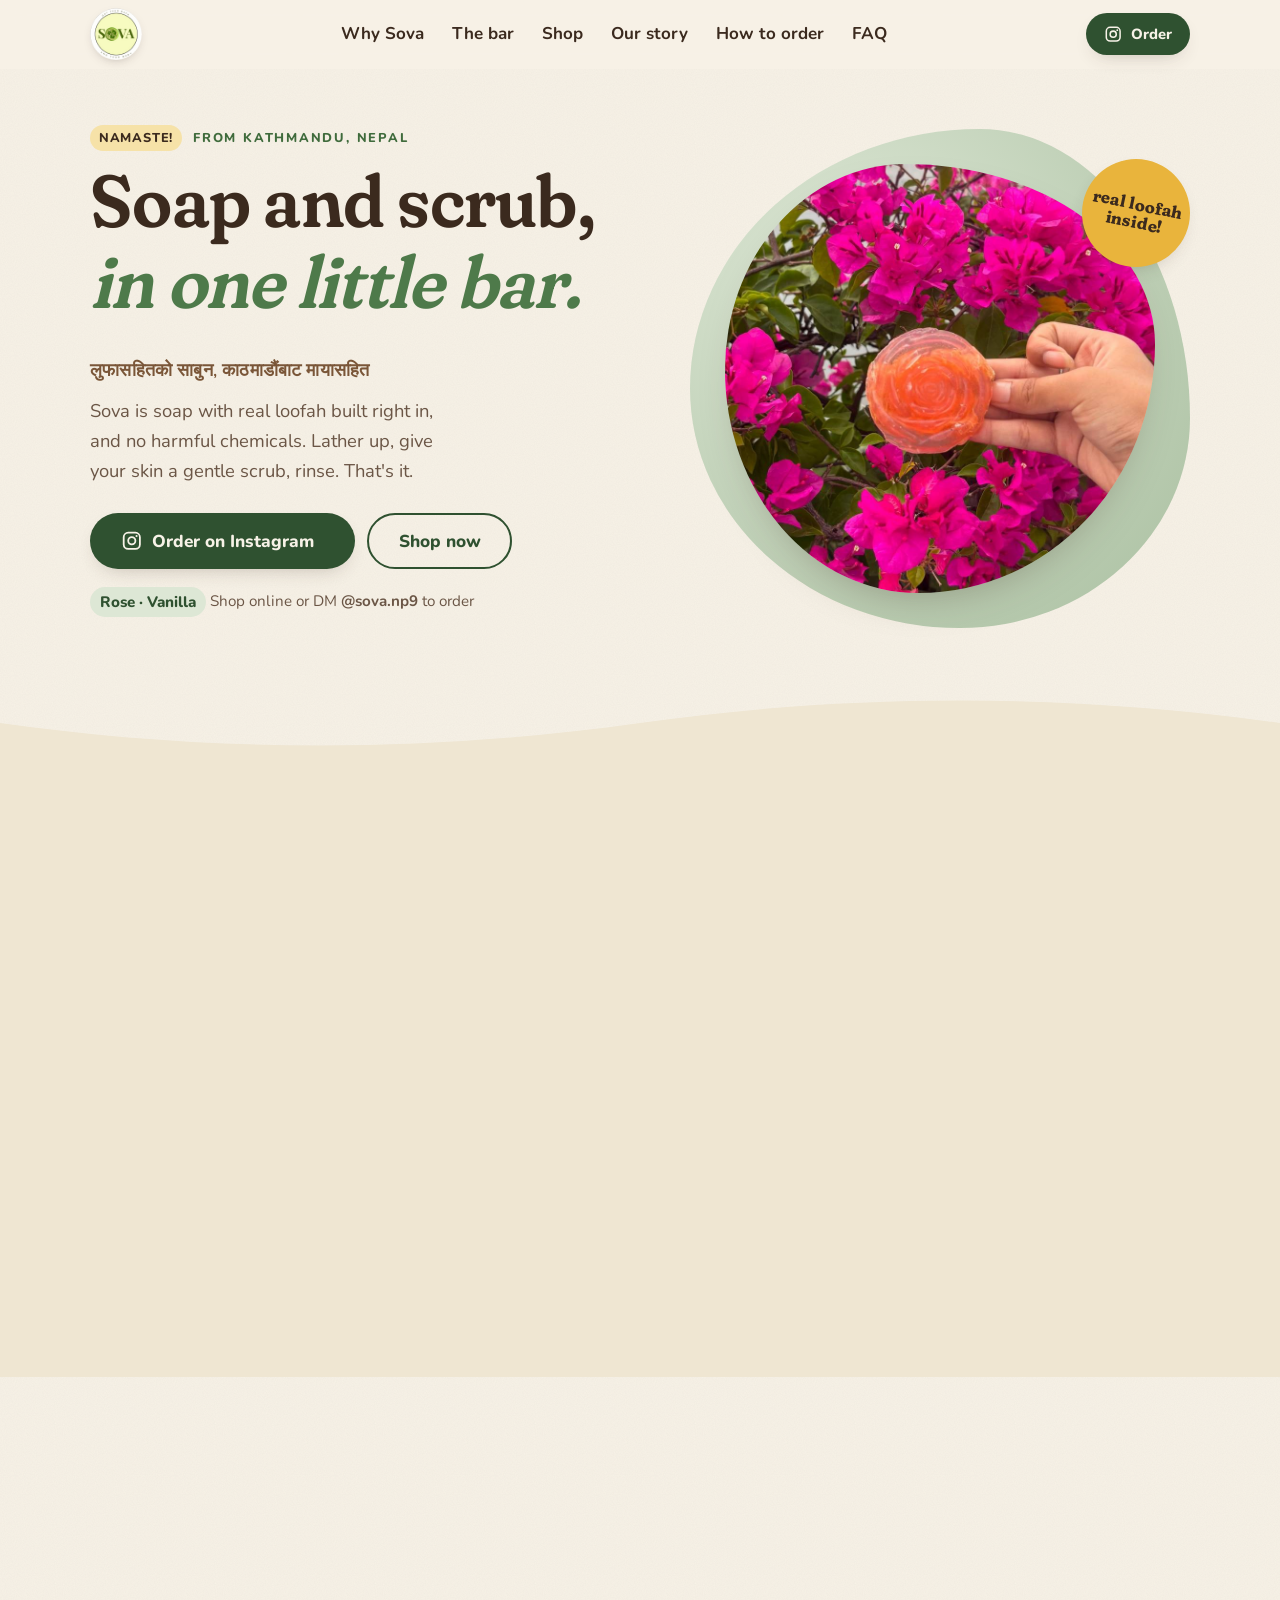
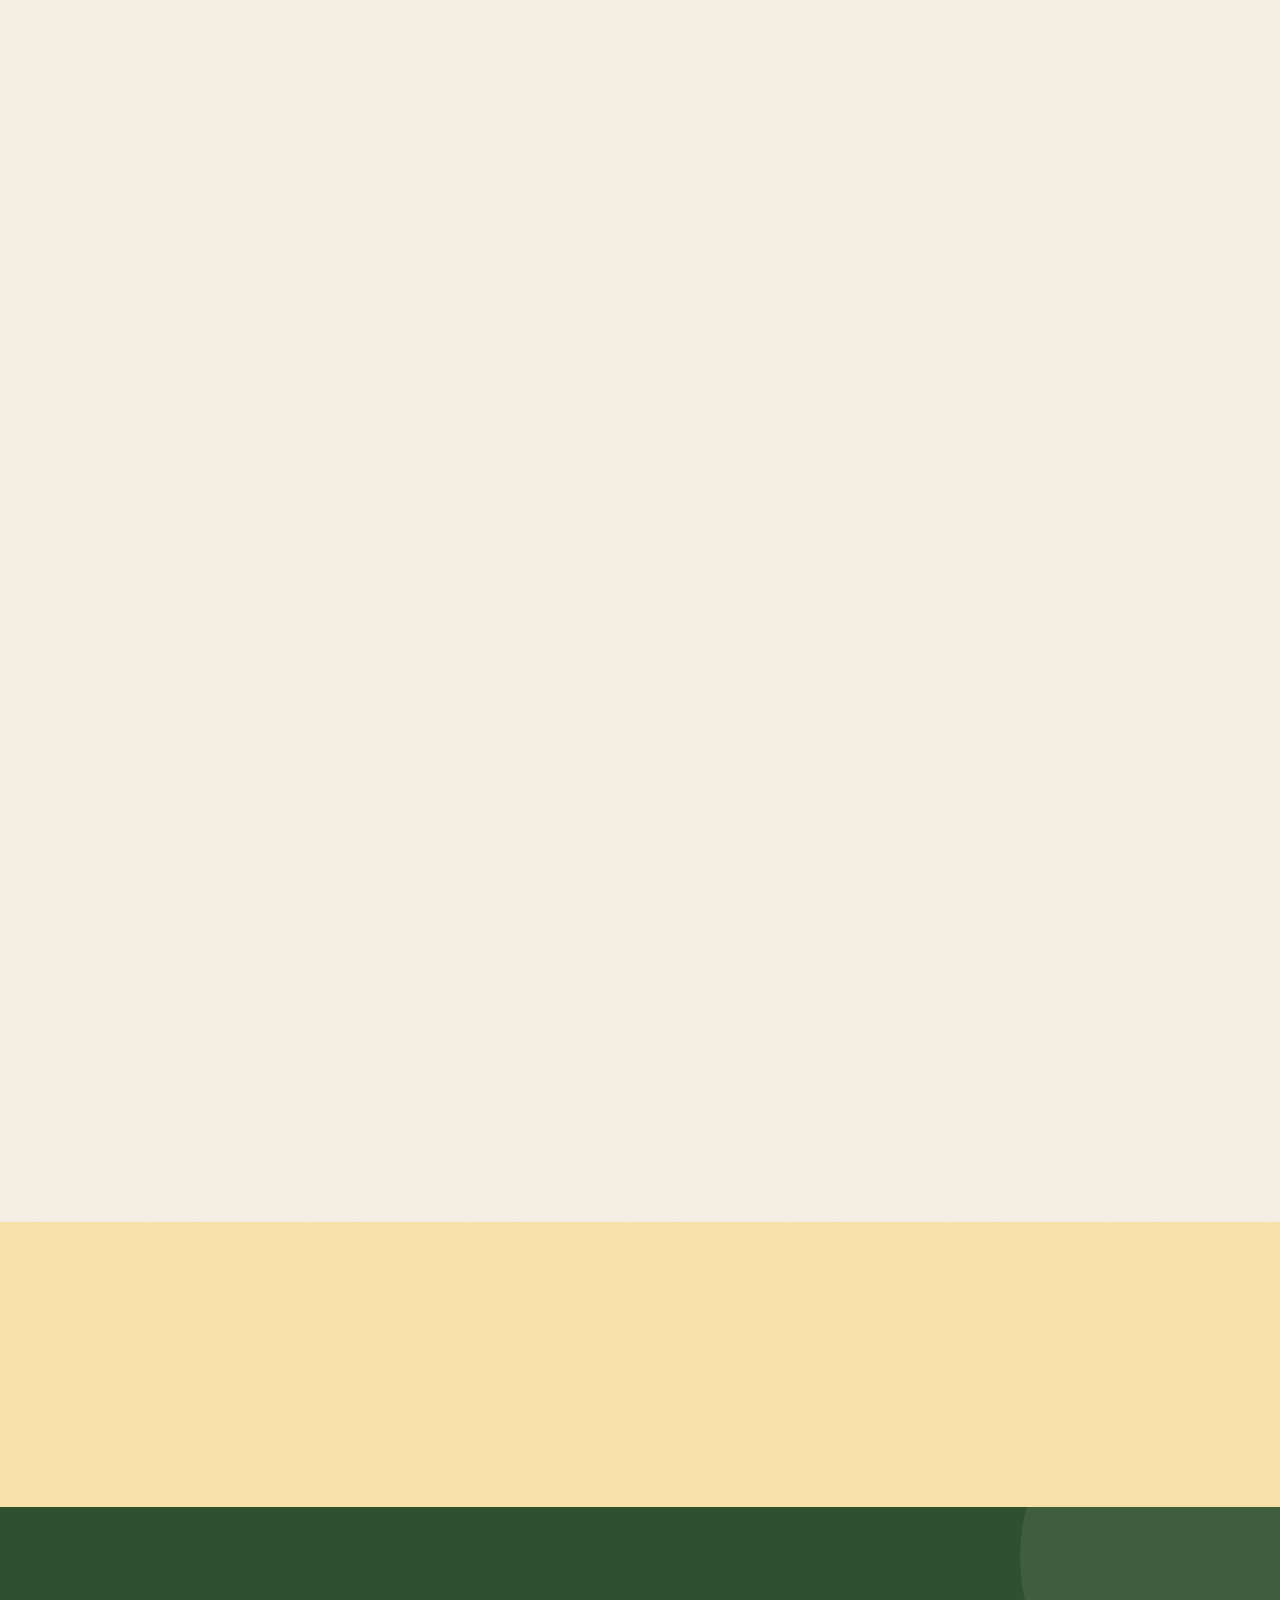
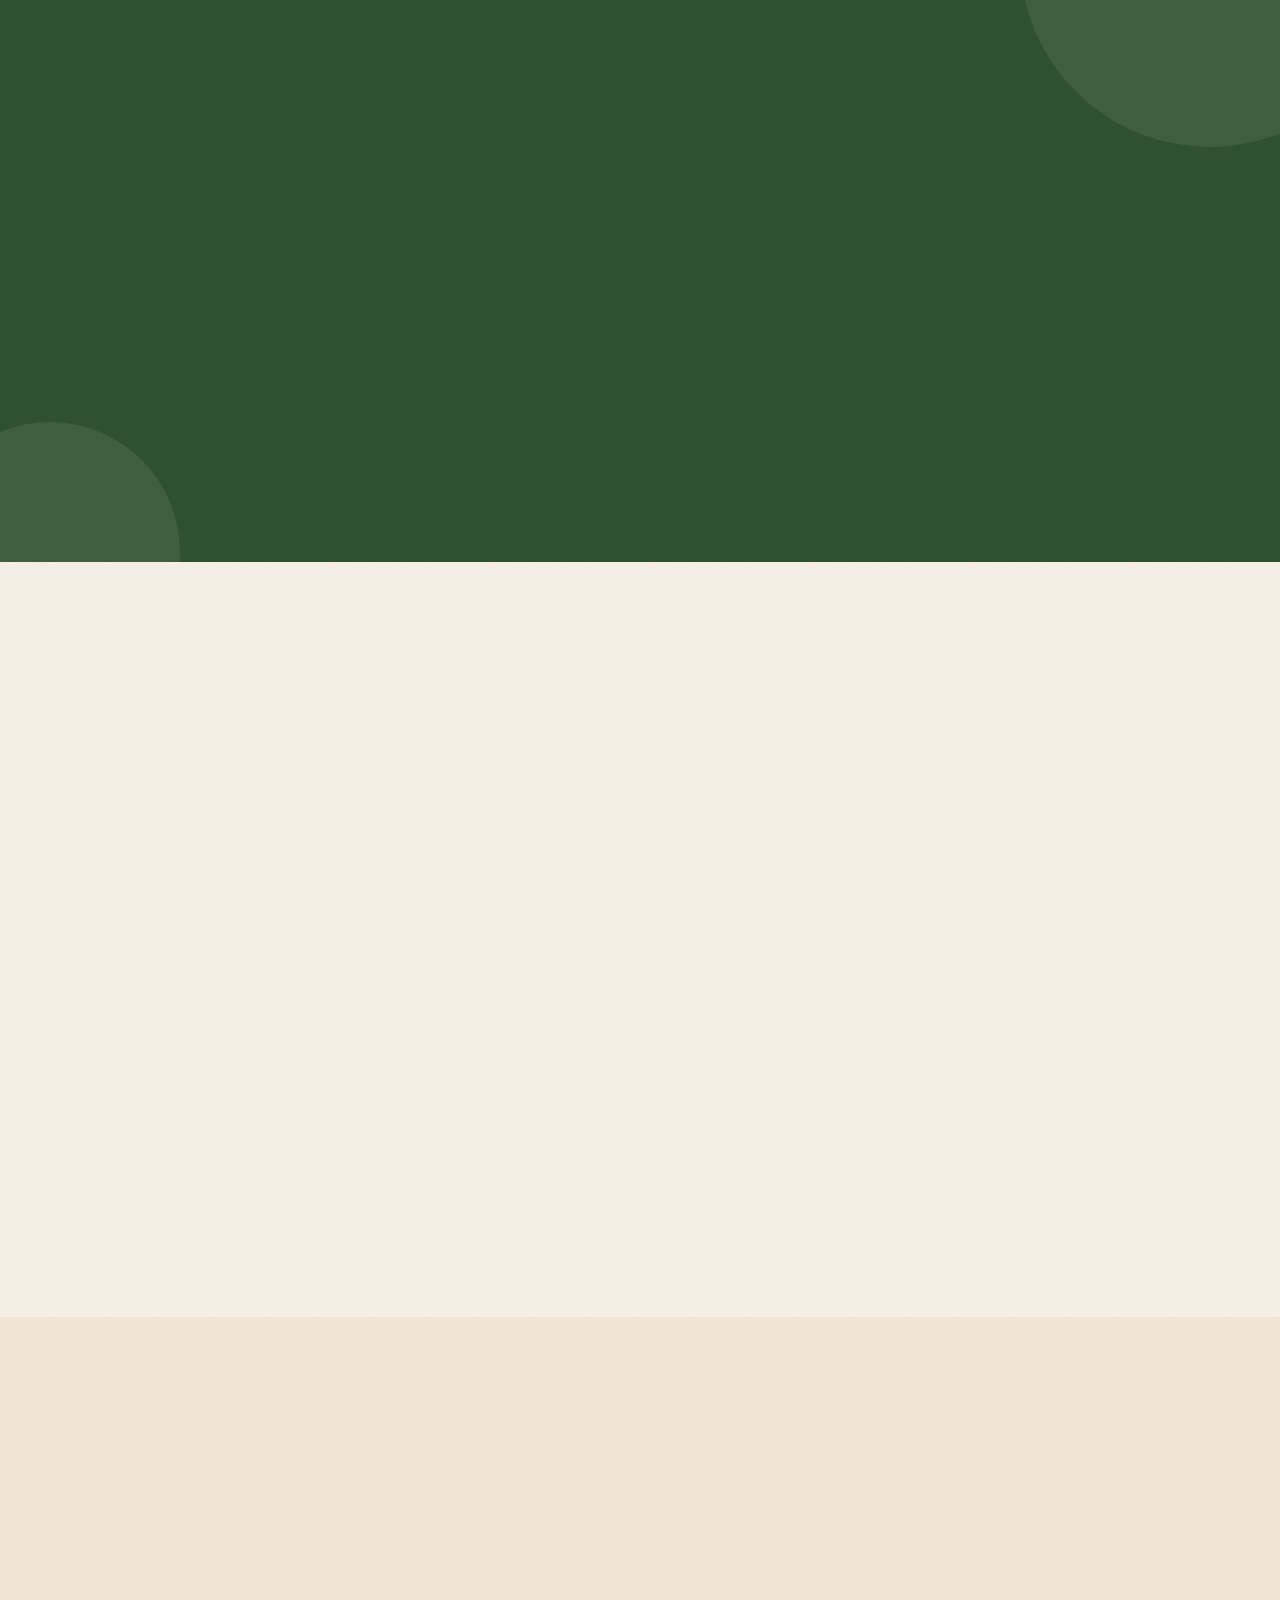
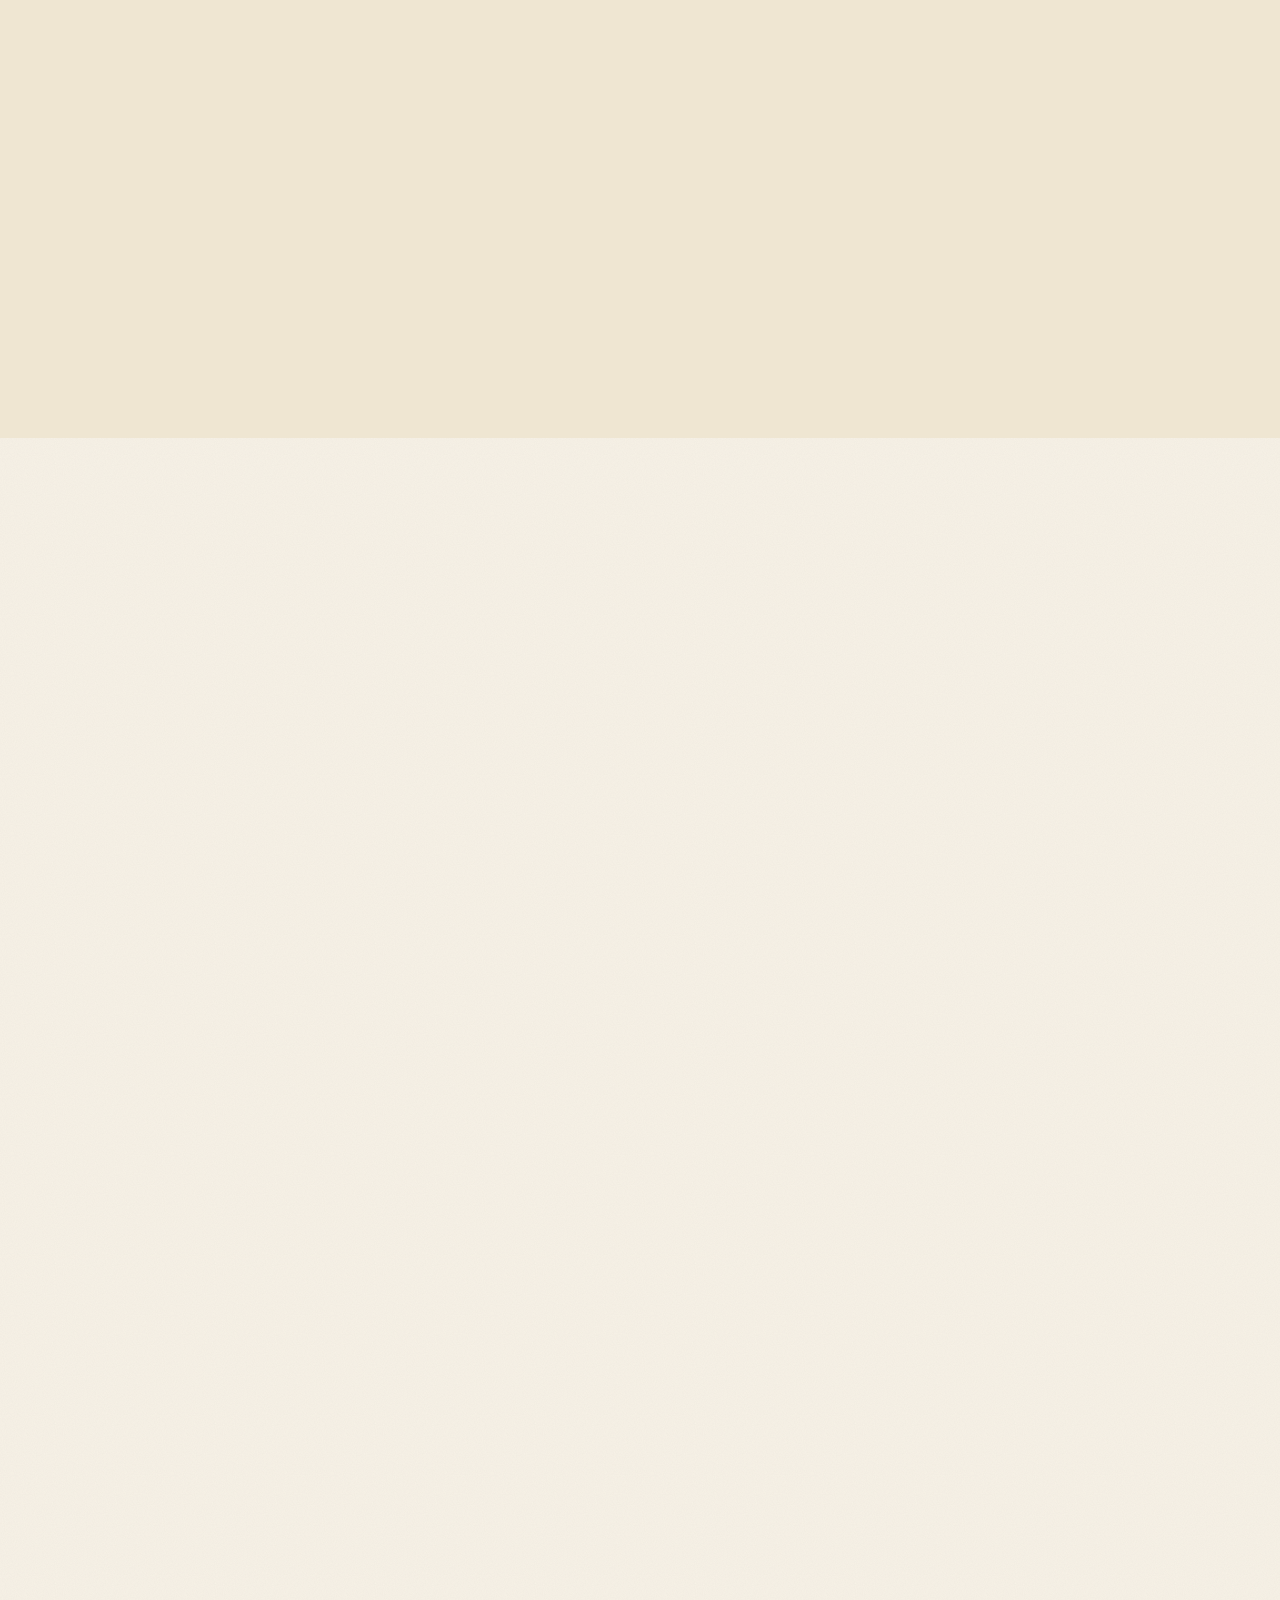
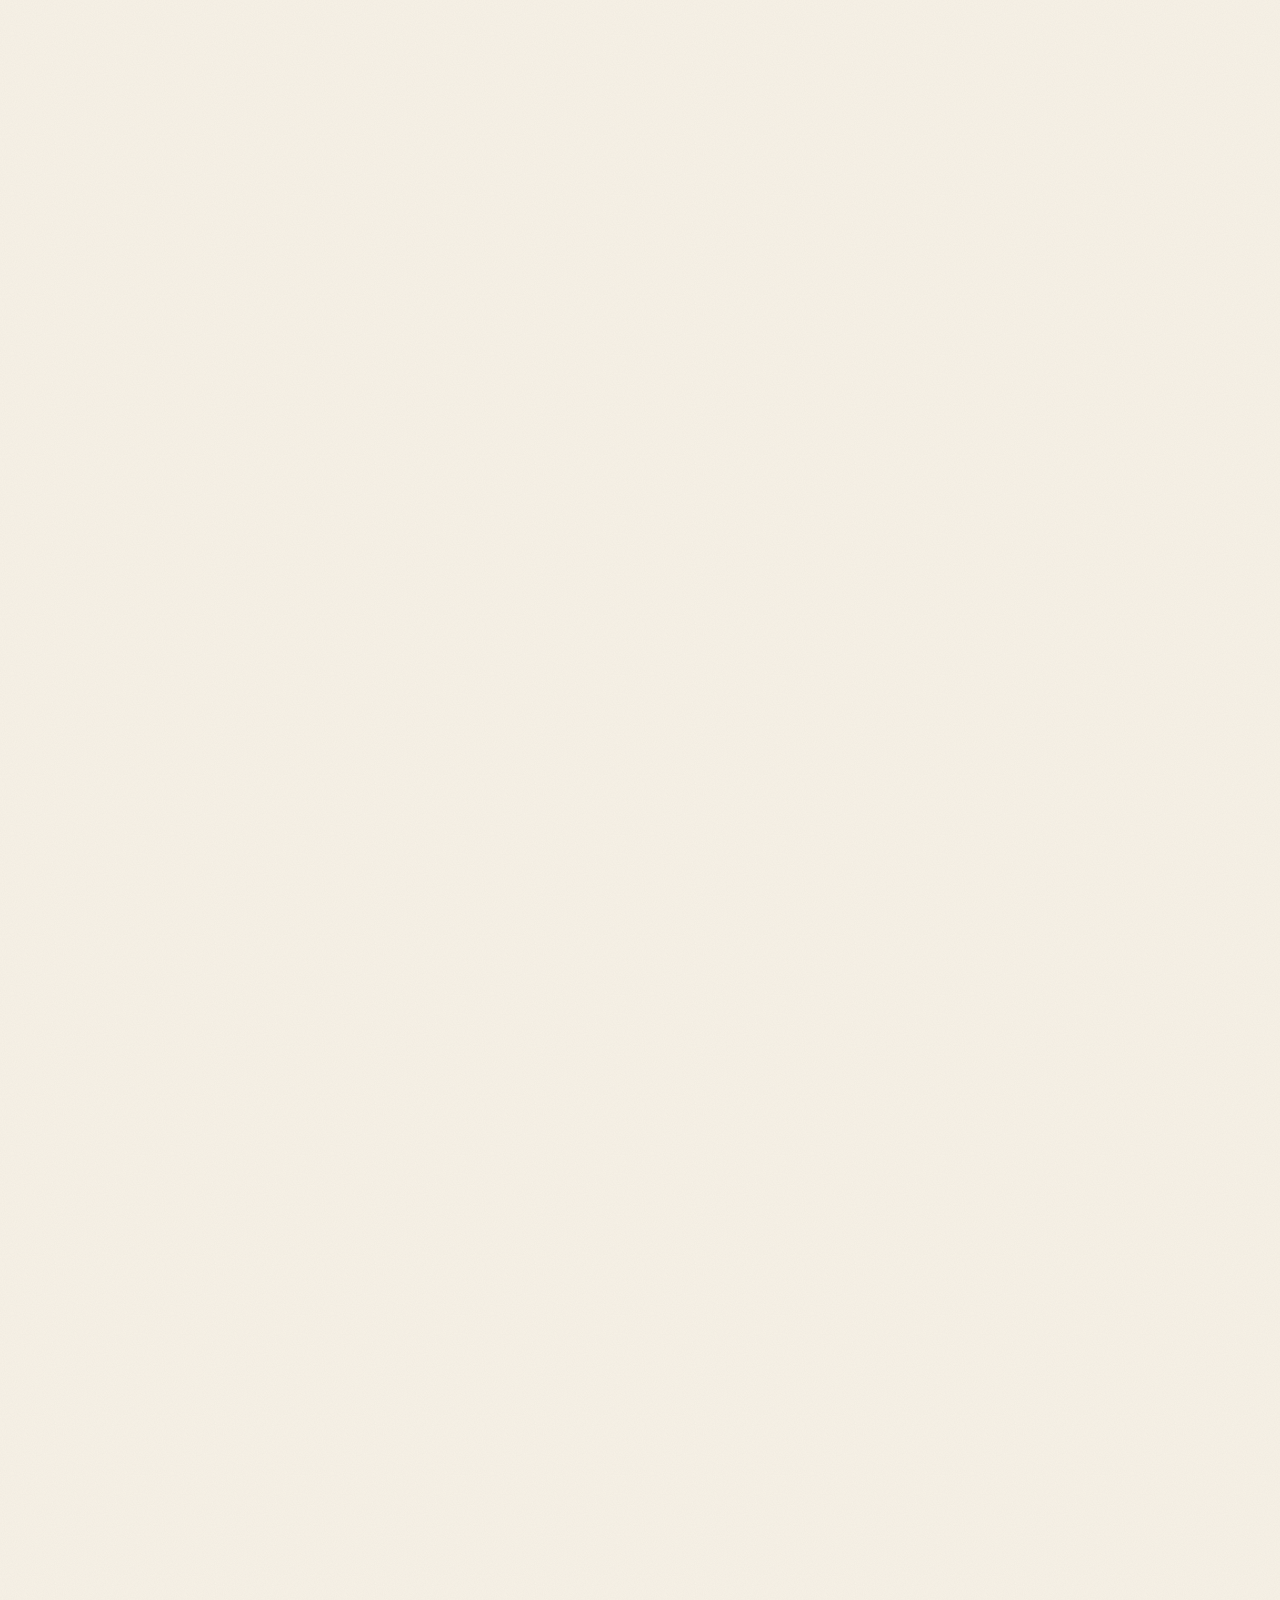
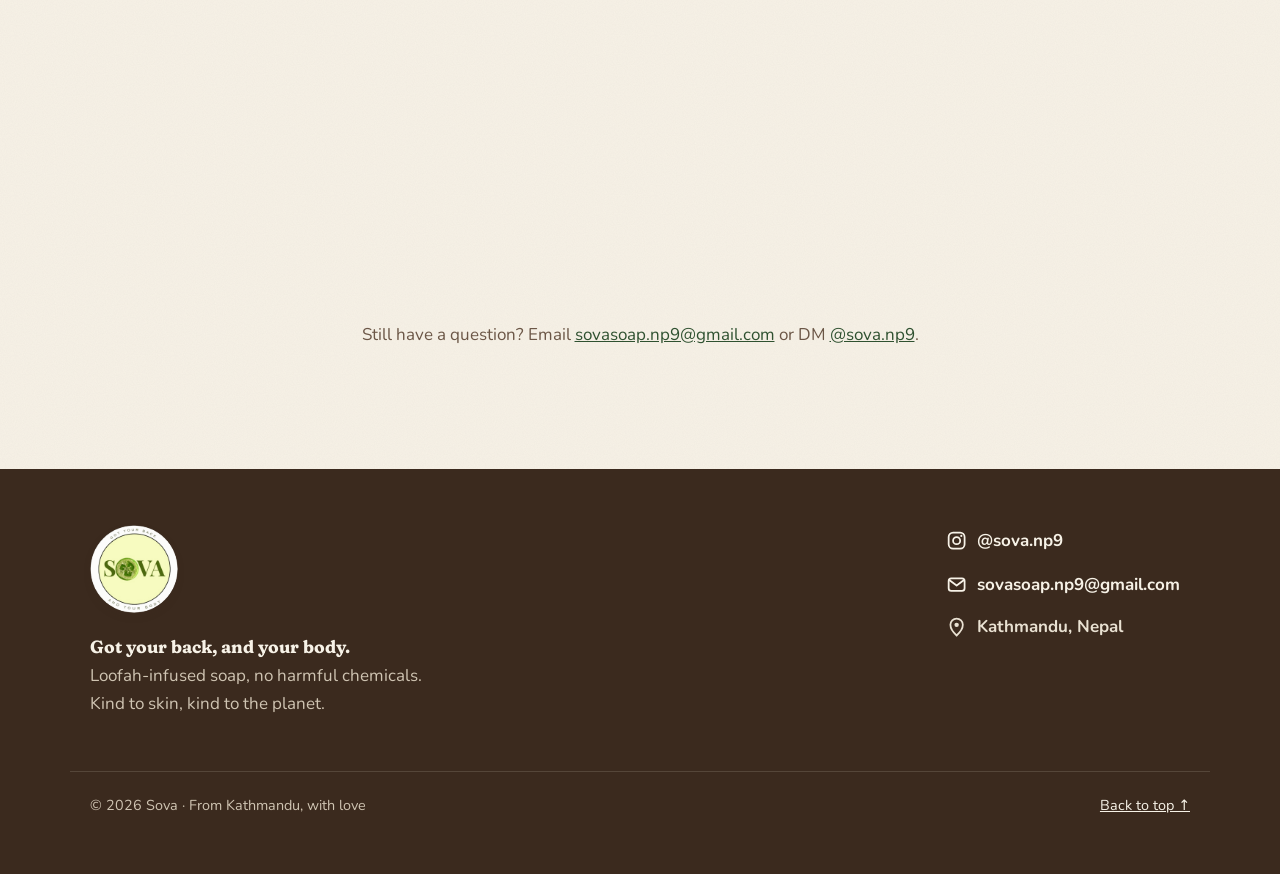
==== commit bfd910ef: "Security and quality audit fixes Order system: Sheet script validates every request, builds items an" ====
--- a/index.html
+++ b/index.html
@@ -1,45 +1,43 @@
-<!doctype html>
+<!DOCTYPE html>
 <html lang="en">
 <head>
   <meta charset="utf-8">
   <meta name="viewport" content="width=device-width, initial-scale=1">
   <title>Sova | Loofah-Infused Soap from Kathmandu</title>
-  <meta name="description" content="Sova is a loofah-infused soap with no harmful chemicals, so you cleanse and gently exfoliate in one step. Choose Rose ma Dose or Vanilla. From a small startup in Kathmandu, Nepal. Order on Instagram.">
+  <meta name="description" content="Sova is a loofah-infused soap with no harmful chemicals, so you cleanse and gently exfoliate in one step. Choose Rose ma Dose or Vanilla. From a small startup in Kathmandu, Nepal. Shop online or order on Instagram.">
   <meta name="theme-color" content="#F7F2E7">
   <meta name="color-scheme" content="light">
-  <!-- Security: only allow this site's own files + Google Fonts to load (blocks injected scripts). -->
-  <meta http-equiv="Content-Security-Policy" content="default-src 'none'; script-src 'self' 'sha256-qOhFsq0QMV2REqNwk5hGH5bZE9SkX6gt6yeyKdYPv+U='; style-src 'self' https://fonts.googleapis.com; font-src https://fonts.gstatic.com; img-src 'self' data:; manifest-src 'self'; connect-src https://api.web3forms.com; base-uri 'none'; form-action 'none'; object-src 'none'; upgrade-insecure-requests">
+  <!-- Security: only this site's own files load. Injected scripts and HTML-from-text are blocked. -->
+  <meta http-equiv="Content-Security-Policy" content="default-src 'none'; script-src 'self' 'sha256-qOhFsq0QMV2REqNwk5hGH5bZE9SkX6gt6yeyKdYPv+U='; style-src 'self'; font-src 'self'; img-src 'self' data:; manifest-src 'self'; connect-src https://api.web3forms.com https://script.google.com https://script.googleusercontent.com; base-uri 'none'; form-action 'none'; object-src 'none'; require-trusted-types-for 'script'; trusted-types 'none'; upgrade-insecure-requests">
   <meta name="referrer" content="strict-origin-when-cross-origin">
 
-  <!-- PLACEHOLDER: once you have a domain, set it here and in og:url / og:image (use full https:// URLs) -->
-  <!-- <link rel="canonical" href="https://YOUR-DOMAIN/"> -->
+  <!-- If the site moves to its own domain, change this address here, in og:url / og:image below, in shop.html, 404.html and sitemap.xml. -->
+  <link rel="canonical" href="https://pahiladigital-lab.github.io/sova/">
 
   <!-- Open Graph / social sharing -->
   <meta property="og:type" content="website">
   <meta property="og:site_name" content="Sova">
   <meta property="og:title" content="Sova | Soap and scrub in one little bar">
   <meta property="og:description" content="Soap with real loofah built in, no harmful chemicals. Rose ma Dose or Vanilla. From Kathmandu, Nepal. Shop online or DM us on Instagram to order.">
-  <meta property="og:image" content="assets/og-image.jpg">
+  <meta property="og:image" content="https://pahiladigital-lab.github.io/sova/assets/og-image.jpg">
   <meta property="og:image:width" content="1200">
   <meta property="og:image:height" content="630">
   <meta property="og:image:alt" content="Rose-shaped Sova soaps with natural loofah built in">
-  <!-- <meta property="og:url" content="https://YOUR-DOMAIN/"> -->
+  <meta property="og:url" content="https://pahiladigital-lab.github.io/sova/">
   <meta name="twitter:card" content="summary_large_image">
 
   <link rel="icon" href="assets/favicon-64.png" sizes="64x64" type="image/png">
   <link rel="icon" href="assets/favicon-32.png" sizes="32x32" type="image/png">
   <link rel="apple-touch-icon" href="assets/apple-touch-icon.png">
 
-  <link rel="preconnect" href="https://fonts.googleapis.com">
-  <link rel="preconnect" href="https://fonts.gstatic.com" crossorigin>
-  <link href="https://fonts.googleapis.com/css2?family=Fraunces:opsz,wght,SOFT@9..144,500..700,100&family=Nunito:wght@400;600;700;800&family=Mukta:wght@500;600&display=swap" rel="stylesheet">
+  <!-- Fonts are served from this site (assets/fonts, loaded by style.css), not from Google. -->
 
   <link rel="preload" as="image" href="assets/hero-soap.jpg" fetchpriority="high">
   <script>document.documentElement.classList.add("js")</script>
-  <link rel="stylesheet" href="style.css">
-  <script src="config.js" defer></script>
-  <script src="script.js" defer></script>
-  <script src="notify.js" defer></script>
+  <link rel="stylesheet" href="style.css?v=df88bf04">
+  <script src="config.js?v=aebdfce5" defer></script>
+  <script src="script.js?v=d78c5c54" defer></script>
+  <script src="notify.js?v=d9166cc1" defer></script>
 </head>
 <body id="top">
   <a class="skip-link" href="#main">Skip to content</a>
@@ -50,7 +48,7 @@
       <a class="logo" href="#top" aria-label="Sova, back to top">
         <img class="logo-img" src="assets/logo.png" width="52" height="52" alt="Sova logo">
       </a>
-      <ul class="nav-links">
+      <ul class="nav-links" id="nav-links">
         <li><a href="#why">Why Sova</a></li>
         <li><a href="#product">The bar</a></li>
         <li><a href="shop.html">Shop</a></li>
@@ -62,6 +60,9 @@
         <svg class="ig-icon" aria-hidden="true" viewBox="0 0 24 24"><use href="#i-ig"/></svg>
         <span>Order</span><span class="sr-only"> on Instagram (opens in a new tab)</span>
       </a>
+      <button class="nav-toggle" type="button" aria-expanded="false" aria-controls="nav-links">
+        <span class="nav-toggle-bars" aria-hidden="true"></span><span class="sr-only">Open menu</span>
+      </button>
     </nav>
   </header>
 
@@ -88,7 +89,7 @@
         <div class="hero-visual">
           <div class="blob blob-hero" aria-hidden="true"></div>
           <!-- Photo: assets/hero-soap.jpg (square). Replace the file to change it. -->
-          <img class="hero-img" src="assets/hero-soap.jpg" width="1000" height="1000"
+          <img class="hero-img" src="assets/hero-soap.jpg" width="900" height="900"
                alt="A hand holding an orange rose-shaped Sova soap in front of bright pink bougainvillea flowers" fetchpriority="high" decoding="async">
           <span class="sticker sticker-loofah" aria-hidden="true">real loofah<br>inside!</span>
         </div>
@@ -136,10 +137,10 @@
           <button class="product-card" type="button" aria-pressed="false" aria-describedby="product-card-hint">
             <span class="product-card-bg" aria-hidden="true"></span>
             <!-- Main photo (tray): assets/product-soap.jpg (portrait 4:5) -->
-            <img src="assets/product-soap.jpg" width="880" height="1100" loading="lazy" decoding="async"
+            <img src="assets/product-soap.jpg" width="800" height="1000" loading="lazy" decoding="async"
                  alt="A tray of Sova loofah soaps wrapped in kraft paper with Rose ma Dose and Vanilla labels, with two red rose-shaped bars on top">
             <!-- Peek photo (loofah close-up): assets/product-peek.jpg (portrait 4:5), fades in on hover / tap -->
-            <img class="peek-img" src="assets/product-peek.jpg" width="880" height="1100" loading="lazy" decoding="async"
+            <img class="peek-img" src="assets/product-peek.jpg" width="800" height="1000" loading="lazy" decoding="async"
                  alt="Two red rose-shaped Sova soaps in a plant pot, one turned to show the loofah built into its base">
             <span class="product-card-badge" aria-hidden="true">
               <strong>Peek inside</strong>
@@ -203,7 +204,7 @@
       </div>
 
       <!-- How to use -->
-      <div class="container howto reveal" aria-labelledby="howto-title">
+      <div class="container howto reveal" role="group" aria-labelledby="howto-title">
         <div class="howto-head">
           <h3 id="howto-title">How to use it</h3>
           <button class="howto-toggle" type="button" aria-pressed="true">
@@ -361,7 +362,7 @@
                 </span>
               </span>
             </button>
-            <button type="button" class="notify-btn" data-variant="Turmeric" aria-controls="notify"><svg aria-hidden="true" viewBox="0 0 24 24" width="18" height="18"><path d="M6 16V11a6 6 0 0 1 12 0v5l1.5 2h-15z M10 20a2 2 0 0 0 4 0" fill="none" stroke="currentColor" stroke-width="2" stroke-linejoin="round" stroke-linecap="round"/></svg> Notify me<span class="sr-only"> when Turmeric launches</span></button>
+            <button type="button" class="notify-btn" data-variant="Turmeric" aria-controls="notify" aria-expanded="false"><svg aria-hidden="true" viewBox="0 0 24 24" width="18" height="18"><path d="M6 16V11a6 6 0 0 1 12 0v5l1.5 2h-15z M10 20a2 2 0 0 0 4 0" fill="none" stroke="currentColor" stroke-width="2" stroke-linejoin="round" stroke-linecap="round"/></svg> Notify me<span class="sr-only"> when Turmeric launches</span></button>
           </li>
           <li class="reveal">
             <button class="flip flip-neem" type="button" aria-pressed="false">
@@ -378,7 +379,7 @@
                 </span>
               </span>
             </button>
-            <button type="button" class="notify-btn" data-variant="Neem" aria-controls="notify"><svg aria-hidden="true" viewBox="0 0 24 24" width="18" height="18"><path d="M6 16V11a6 6 0 0 1 12 0v5l1.5 2h-15z M10 20a2 2 0 0 0 4 0" fill="none" stroke="currentColor" stroke-width="2" stroke-linejoin="round" stroke-linecap="round"/></svg> Notify me<span class="sr-only"> when Neem launches</span></button>
+            <button type="button" class="notify-btn" data-variant="Neem" aria-controls="notify" aria-expanded="false"><svg aria-hidden="true" viewBox="0 0 24 24" width="18" height="18"><path d="M6 16V11a6 6 0 0 1 12 0v5l1.5 2h-15z M10 20a2 2 0 0 0 4 0" fill="none" stroke="currentColor" stroke-width="2" stroke-linejoin="round" stroke-linecap="round"/></svg> Notify me<span class="sr-only"> when Neem launches</span></button>
           </li>
           <li class="reveal">
             <button class="flip flip-aloe" type="button" aria-pressed="false">
@@ -395,9 +396,11 @@
                 </span>
               </span>
             </button>
-            <button type="button" class="notify-btn" data-variant="Aloe vera" aria-controls="notify"><svg aria-hidden="true" viewBox="0 0 24 24" width="18" height="18"><path d="M6 16V11a6 6 0 0 1 12 0v5l1.5 2h-15z M10 20a2 2 0 0 0 4 0" fill="none" stroke="currentColor" stroke-width="2" stroke-linejoin="round" stroke-linecap="round"/></svg> Notify me<span class="sr-only"> when Aloe vera launches</span></button>
+            <button type="button" class="notify-btn" data-variant="Aloe vera" aria-controls="notify" aria-expanded="false"><svg aria-hidden="true" viewBox="0 0 24 24" width="18" height="18"><path d="M6 16V11a6 6 0 0 1 12 0v5l1.5 2h-15z M10 20a2 2 0 0 0 4 0" fill="none" stroke="currentColor" stroke-width="2" stroke-linejoin="round" stroke-linecap="round"/></svg> Notify me<span class="sr-only"> when Aloe vera launches</span></button>
           </li>
         </ul>
+
+        <noscript><p class="noscript-note">Notify me needs JavaScript. You can also follow <a href="https://www.instagram.com/sova.np9" target="_blank" rel="noopener noreferrer">@sova.np9 on Instagram</a> for launch news.</p></noscript>
 
         <div class="notify" id="notify" hidden>
           <form id="notify-form" novalidate>
@@ -415,7 +418,7 @@
               <label>Name <span class="sp-opt">(optional)</span>
                 <input type="text" id="n-name" maxlength="60" autocomplete="name">
               </label>
-              <label class="sp-hp" aria-hidden="true">Leave this empty<input type="checkbox" id="n-bot" tabindex="-1" autocomplete="off"></label>
+              <label class="sp-hp" aria-hidden="true">Leave this empty<input type="checkbox" id="n-bot" tabindex="-1"></label>
             </div>
             <p class="notify-small">We'll only contact you about these launches.</p>
             <button type="submit" class="btn btn-leaf">Notify me</button>
@@ -467,20 +470,20 @@
           <div class="stepper" data-step="0">
             <div class="stepper-track" aria-hidden="true"><span class="stepper-fill"></span></div>
             <div class="stepper-tabs" role="tablist" aria-label="Ordering steps">
-              <button role="tab" id="st-tab-0" aria-controls="st-panel-0" aria-selected="true" tabindex="0"><span class="st-dot">1</span><span class="st-label">DM us</span></button>
-              <button role="tab" id="st-tab-1" aria-controls="st-panel-1" aria-selected="false" tabindex="-1"><span class="st-dot">2</span><span class="st-label">Confirm</span></button>
-              <button role="tab" id="st-tab-2" aria-controls="st-panel-2" aria-selected="false" tabindex="-1"><span class="st-dot">3</span><span class="st-label">Delivered</span></button>
+              <button type="button" role="tab" id="st-tab-0" aria-controls="st-panel-0" aria-selected="true" tabindex="0"><span class="st-dot">1</span><span class="st-label">Order</span></button>
+              <button type="button" role="tab" id="st-tab-1" aria-controls="st-panel-1" aria-selected="false" tabindex="-1"><span class="st-dot">2</span><span class="st-label">Confirm</span></button>
+              <button type="button" role="tab" id="st-tab-2" aria-controls="st-panel-2" aria-selected="false" tabindex="-1"><span class="st-dot">3</span><span class="st-label">Delivered</span></button>
             </div>
             <div class="stepper-panels">
               <div role="tabpanel" id="st-panel-0" aria-labelledby="st-tab-0" class="st-panel" tabindex="0">
                 <span class="st-emoji" aria-hidden="true">💬</span>
-                <h3>DM us on Instagram</h3>
-                <p>Send a message to <strong>@sova.np9</strong> with which scent (Rose ma Dose or Vanilla) and how many bars you'd like.</p>
+                <h3>Order online or DM us</h3>
+                <p>Pick your soaps on the <a href="shop.html">Shop page</a> and place your order. Or send a message to <strong>@sova.np9</strong> on Instagram with what you'd like.</p>
               </div>
               <div role="tabpanel" id="st-panel-1" aria-labelledby="st-tab-1" class="st-panel" tabindex="0" hidden>
                 <span class="st-emoji" aria-hidden="true">✅</span>
                 <h3>Confirm your order</h3>
-                <p>We'll reply to confirm your bars, the total and your delivery details.</p>
+                <p>We'll contact you to confirm your soaps, the total and your delivery details.</p>
                 <!-- PLACEHOLDER: add accepted payment methods here once confirmed -->
               </div>
               <div role="tabpanel" id="st-panel-2" aria-labelledby="st-tab-2" class="st-panel" tabindex="0" hidden>
@@ -556,6 +559,10 @@
             <summary>Can I send Sova as a gift?</summary>
             <p>Yes. Tick <strong>"This is a gift"</strong> when you order and add a short gift note. We'll confirm the details with you when we get in touch.</p>
           </details>
+          <details id="faq-privacy">
+            <summary>What do you do with my details?</summary>
+            <p>We use your name, phone number, address and email only to confirm and deliver your order, and to send you updates about it. Orders reach us by email through a form service (Web3Forms) and are kept in our private order list on Google Sheets. We don't sell your details or use them for anything else. To have your details removed, email <a href="mailto:sovasoap.np9@gmail.com">sovasoap.np9@gmail.com</a>.</p>
+          </details>
           <details>
             <summary>When will Turmeric, Neem and Aloe vera be ready?</summary>
             <p>They're still in the works. Tap <strong>Notify me</strong> on the <a href="#soon-title">Coming soon</a> cards and we'll tell you first.</p>
@@ -564,6 +571,12 @@
         <p class="faq-more">Still have a question? Email <a href="mailto:sovasoap.np9@gmail.com">sovasoap.np9@gmail.com</a> or DM <a href="https://www.instagram.com/sova.np9" target="_blank" rel="noopener noreferrer">@sova.np9<span class="sr-only"> (opens in a new tab)</span></a>.</p>
       </div>
     </section>
+
+    <!-- Floating order button -->
+    <a class="sticky-order" href="https://www.instagram.com/sova.np9" target="_blank" rel="noopener noreferrer">
+      <svg class="ig-icon" aria-hidden="true" viewBox="0 0 24 24"><use href="#i-ig"/></svg>
+      Order on Instagram<span class="sr-only"> (opens in a new tab)</span>
+    </a>
   </main>
 
   <!-- ============ 8. FOOTER ============ -->
@@ -603,12 +616,6 @@
     </div>
   </footer>
 
-  <!-- Sticky order button -->
-  <a class="sticky-order" href="https://www.instagram.com/sova.np9" target="_blank" rel="noopener noreferrer">
-    <svg class="ig-icon" aria-hidden="true" viewBox="0 0 24 24"><use href="#i-ig"/></svg>
-    Order on Instagram<span class="sr-only"> (opens in a new tab)</span>
-  </a>
-
   <!-- Icon sprite -->
   <svg class="sprite" width="0" height="0" aria-hidden="true">
     <symbol id="i-ig" viewBox="0 0 24 24"><rect x="3" y="3" width="18" height="18" rx="5" fill="none" stroke="currentColor" stroke-width="2"/><circle cx="12" cy="12" r="4" fill="none" stroke="currentColor" stroke-width="2"/><circle cx="17.3" cy="6.7" r="1.2" fill="currentColor"/></symbol>
--- a/style.css
+++ b/style.css
@@ -2,6 +2,23 @@
    Sova — style.css
    Colours live in :root below. Change them there and the whole site updates.
    ========================================================================== */
+
+/* ---------- Fonts (served from this site; all three are open-source, SIL Open Font License) ---------- */
+@font-face {
+  font-family: "Fraunces"; font-style: normal; font-weight: 500 700; font-display: swap;
+  src: url("assets/fonts/fraunces-latin.woff2") format("woff2");
+  unicode-range: U+0000-00FF, U+0131, U+0152-0153, U+02BB-02BC, U+02C6, U+02DA, U+02DC, U+0304, U+0308, U+0329, U+2000-206F, U+20AC, U+2122, U+2191, U+2193, U+2212, U+2215, U+FEFF, U+FFFD;
+}
+@font-face {
+  font-family: "Nunito"; font-style: normal; font-weight: 400 800; font-display: swap;
+  src: url("assets/fonts/nunito-latin.woff2") format("woff2");
+  unicode-range: U+0000-00FF, U+0131, U+0152-0153, U+02BB-02BC, U+02C6, U+02DA, U+02DC, U+0304, U+0308, U+0329, U+2000-206F, U+20AC, U+2122, U+2191, U+2193, U+2212, U+2215, U+FEFF, U+FFFD;
+}
+@font-face {
+  font-family: "Mukta"; font-style: normal; font-weight: 600; font-display: swap;
+  src: url("assets/fonts/mukta-devanagari.woff2") format("woff2");
+  unicode-range: U+0900-097F, U+1CD0-1CF4, U+1CF7-1CF9, U+200C-200D, U+20A8, U+20B9, U+20F0, U+25CC, U+A830-A839, U+A8E0-A8FF, U+11B00-11B0A;
+}
 
 :root {
   /* Brand palette */
@@ -11,6 +28,7 @@
   --sage: #A9BFA0;
   --sage-soft: #DDE7D5;
   --leaf: #4E7A4A;
+  --leaf-text: #3F6B3C;     /* small green labels: dark enough to read on every background */
   --leaf-deep: #2F5130;    /* primary buttons, headings accents */
   --bark: #7A5638;
   --bark-deep: #3B2A1E;    /* body text */
@@ -34,7 +52,7 @@
 
 /* ---------- Base ---------- */
 *, *::before, *::after { box-sizing: border-box; }
-html { scroll-behavior: smooth; -webkit-text-size-adjust: 100%; }
+html { scroll-behavior: smooth; -webkit-text-size-adjust: 100%; scroll-padding-top: 84px; /* keeps headings clear of the sticky header */ }
 @media (prefers-reduced-motion: reduce) { html { scroll-behavior: auto; } }
 
 body {
@@ -93,7 +111,7 @@
 
 .eyebrow {
   font-weight: 800; font-size: .8rem; letter-spacing: .14em; text-transform: uppercase;
-  color: var(--leaf); margin-bottom: .8em;
+  color: var(--leaf-text); margin-bottom: .8em;
 }
 
 /* ---------- Buttons ---------- */
@@ -144,6 +162,39 @@
 }
 .nav-links a:hover::after { transform: scaleX(1); }
 @media (min-width: 820px) { .nav-links { display: flex; } }
+
+/* Phone menu (below 820px): ☰ button opens the links as a panel under the header */
+.nav-toggle {
+  display: none; flex: none; width: 44px; height: 44px; border-radius: 50%; cursor: pointer;
+  border: 2px solid var(--leaf-deep); background: transparent; color: var(--leaf-deep);
+  align-items: center; justify-content: center; padding: 0;
+}
+.js .nav-toggle { display: inline-flex; }
+.nav-toggle-bars, .nav-toggle-bars::before, .nav-toggle-bars::after {
+  display: block; width: 18px; height: 2px; border-radius: 2px; background: currentColor;
+  transition: transform .25s var(--ease), opacity .2s;
+}
+.nav-toggle-bars { position: relative; }
+.nav-toggle-bars::before, .nav-toggle-bars::after { content: ""; position: absolute; left: 0; }
+.nav-toggle-bars::before { top: -6px; }
+.nav-toggle-bars::after { top: 6px; }
+.is-menu-open .nav-toggle-bars { background: transparent; }
+.is-menu-open .nav-toggle-bars::before { transform: translateY(6px) rotate(45deg); }
+.is-menu-open .nav-toggle-bars::after { transform: translateY(-6px) rotate(-45deg); }
+@media (max-width: 819.98px) {
+  .nav { gap: 10px; }
+  .nav .logo { margin-right: auto; }
+  .is-menu-open .nav-links {
+    display: flex; flex-direction: column; gap: 0;
+    position: absolute; left: 0; right: 0; top: 100%;
+    background: var(--cream); padding: 6px var(--gutter) 14px;
+    border-bottom: 1px solid rgba(59, 42, 30, .1); box-shadow: 0 18px 30px -22px rgba(59, 42, 30, .55);
+  }
+  .is-menu-open .nav-links a { display: block; padding: 13px 4px; font-size: 1.05rem; border-bottom: 1px solid var(--oat); }
+  .is-menu-open .nav-links li:last-child a { border-bottom: 0; }
+  .is-menu-open .nav-links a::after { display: none; }
+}
+@media (min-width: 820px) { .js .nav-toggle { display: none; } }
 
 /* ---------- Hero ---------- */
 .hero { position: relative; padding: 32px 0 96px; overflow: hidden; }
@@ -751,9 +802,12 @@
 
 /* ---------- Nepali touch ---------- */
 .np-tag {
-  font-family: "Mukta", "Noto Sans Devanagari", var(--font-body); font-weight: 600;
+  /* The Nepali font (100 KB) is switched on after the page has loaded, so it never slows the first view. */
+  font-family: "Noto Sans Devanagari", var(--font-body); font-weight: 600;
   font-size: 1.12rem; color: var(--bark); margin: -4px 0 10px; letter-spacing: .01em;
 }
+
+.fonts-late .np-tag { font-family: "Mukta", "Noto Sans Devanagari", var(--font-body); }
 
 /* ---------- Coming soon: Notify me ---------- */
 .soon-grid > li { display: grid; gap: 10px; justify-items: center; }
@@ -821,6 +875,18 @@
 .sp-mix-val { font-weight: 800; color: var(--leaf-deep); text-align: center; flex: 1; }
 .sp-gift { border-top: 2px dashed var(--oat); padding-top: 12px; }
 .sp-check { display: inline-flex !important; align-items: center; gap: 10px; cursor: pointer; font-weight: 800; }
-.sp-check input { width: 20px; height: 20px; accent-color: var(--leaf-deep); }
+.sp-check input { width: 24px; height: 24px; accent-color: var(--leaf-deep); }
 .sp-gift-note { margin-top: 10px; }
 .basket-lines li span:last-child { white-space: nowrap; }
+
+/* ---------- Messages when JavaScript is off ---------- */
+.noscript-note {
+  max-width: 620px; margin: 24px auto; background: var(--turmeric-soft); color: var(--bark-deep);
+  border-radius: var(--radius-sm); padding: 14px 16px; font-weight: 700; text-align: center;
+}
+
+/* ---------- 404 page ---------- */
+.notfound { min-height: 100vh; display: grid; place-content: center; justify-items: center; gap: 6px; text-align: center; padding: 40px var(--gutter); }
+.notfound h1 { font-size: clamp(1.9rem, 6vw, 3rem); max-width: 16ch; }
+.notfound .lead { margin-bottom: 18px; }
+.notfound-ctas { display: flex; flex-wrap: wrap; gap: 12px; justify-content: center; }
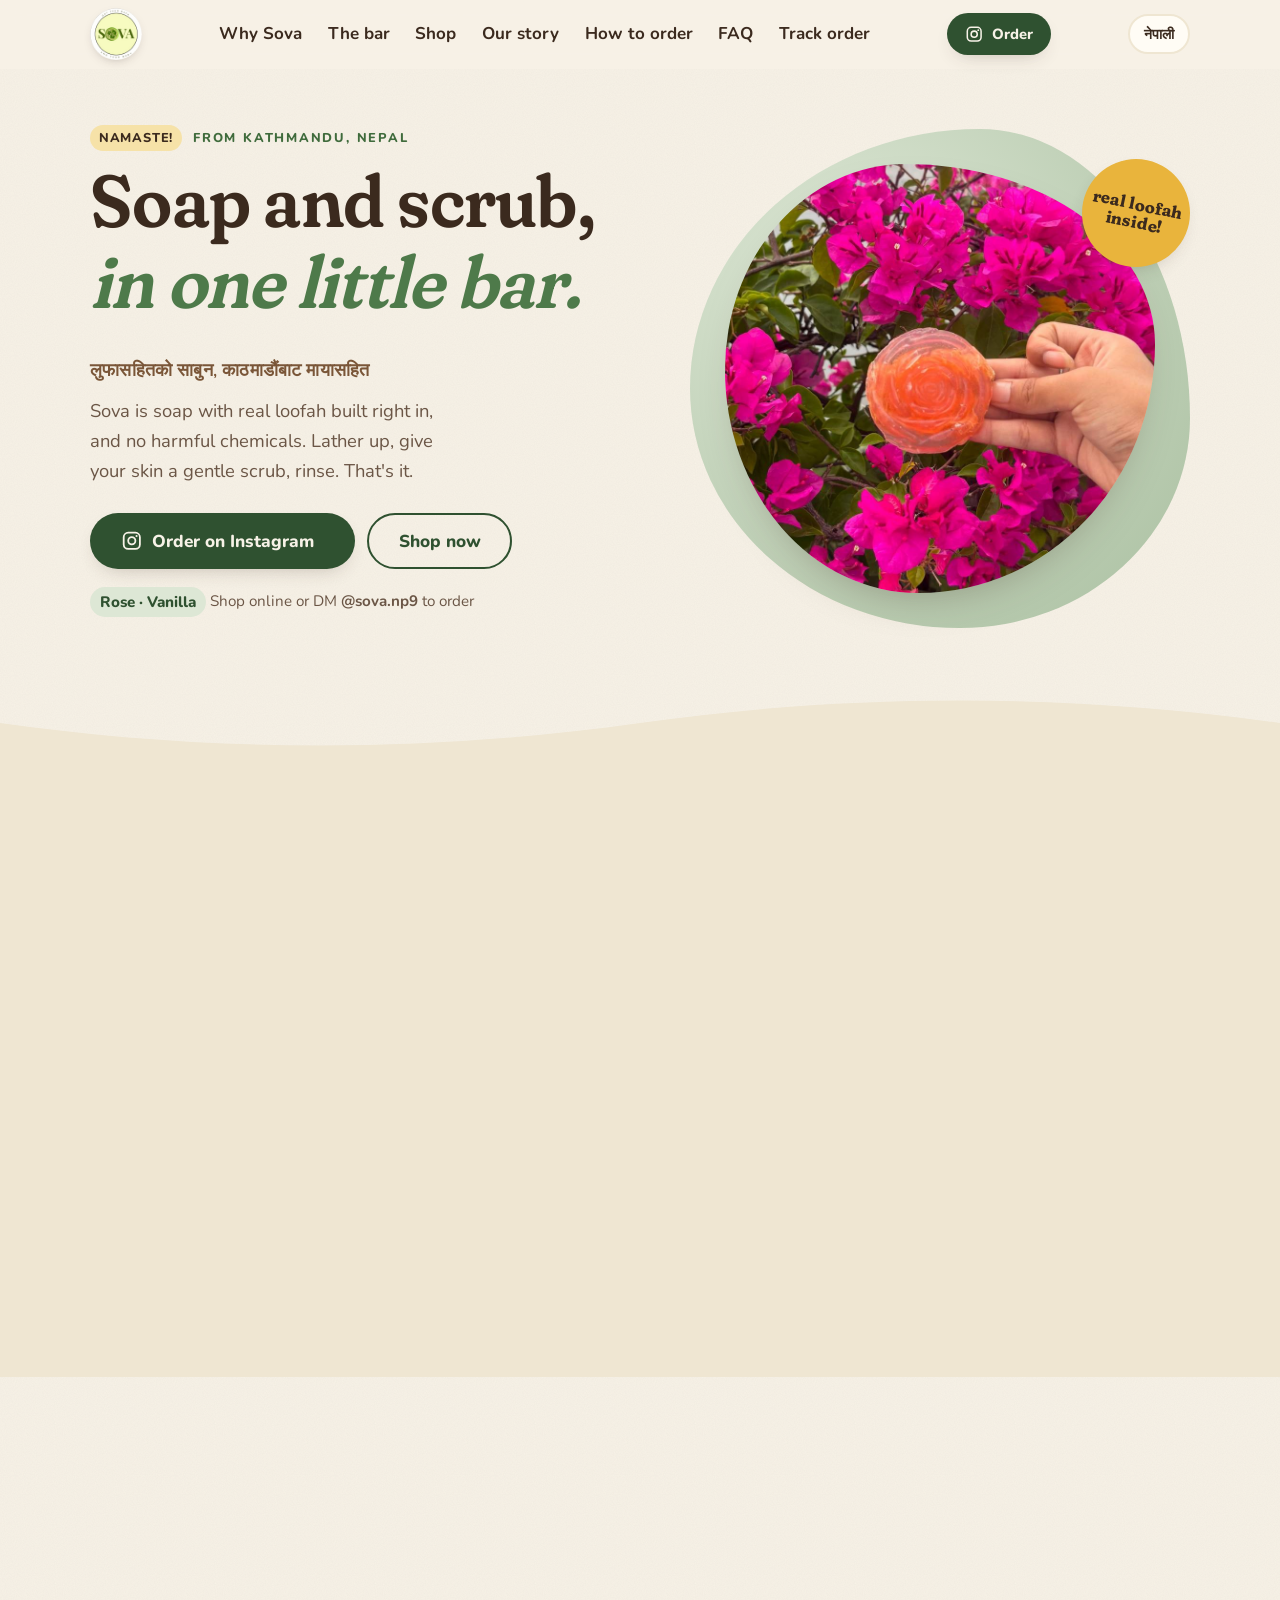
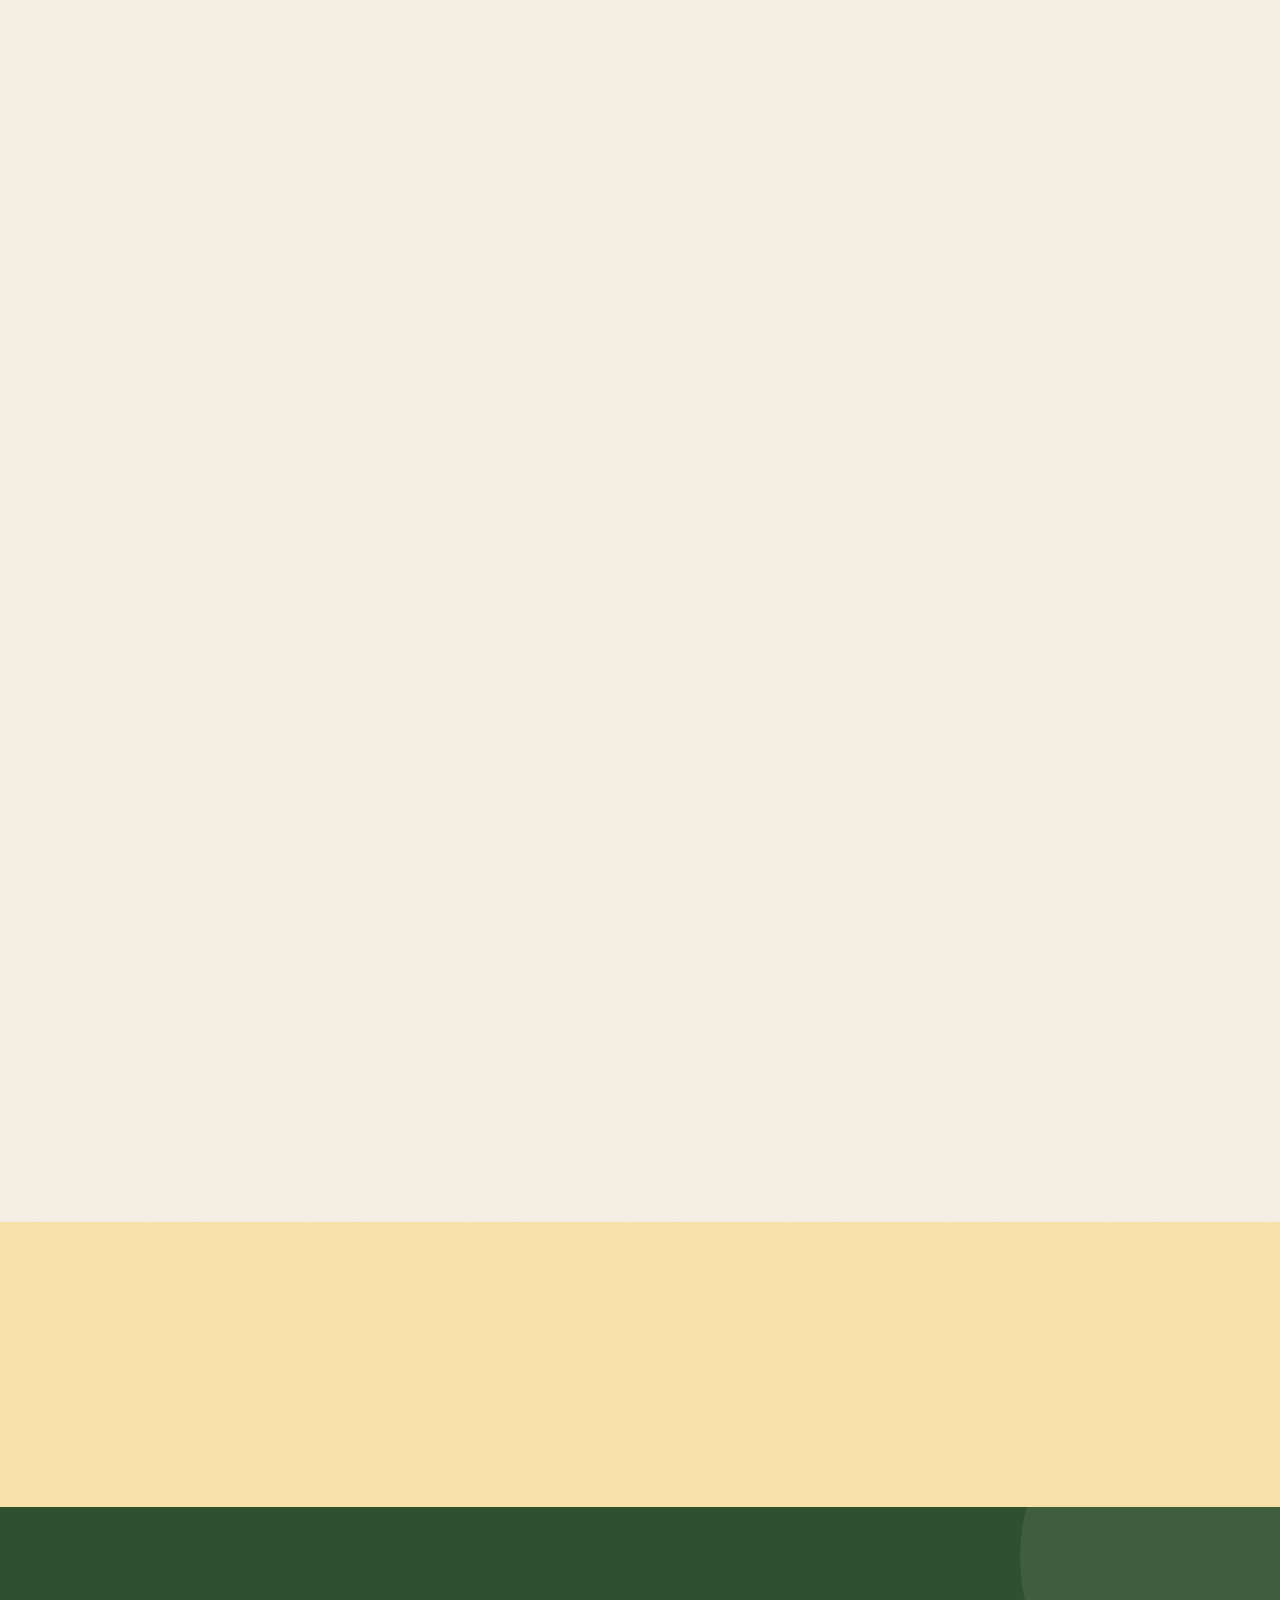
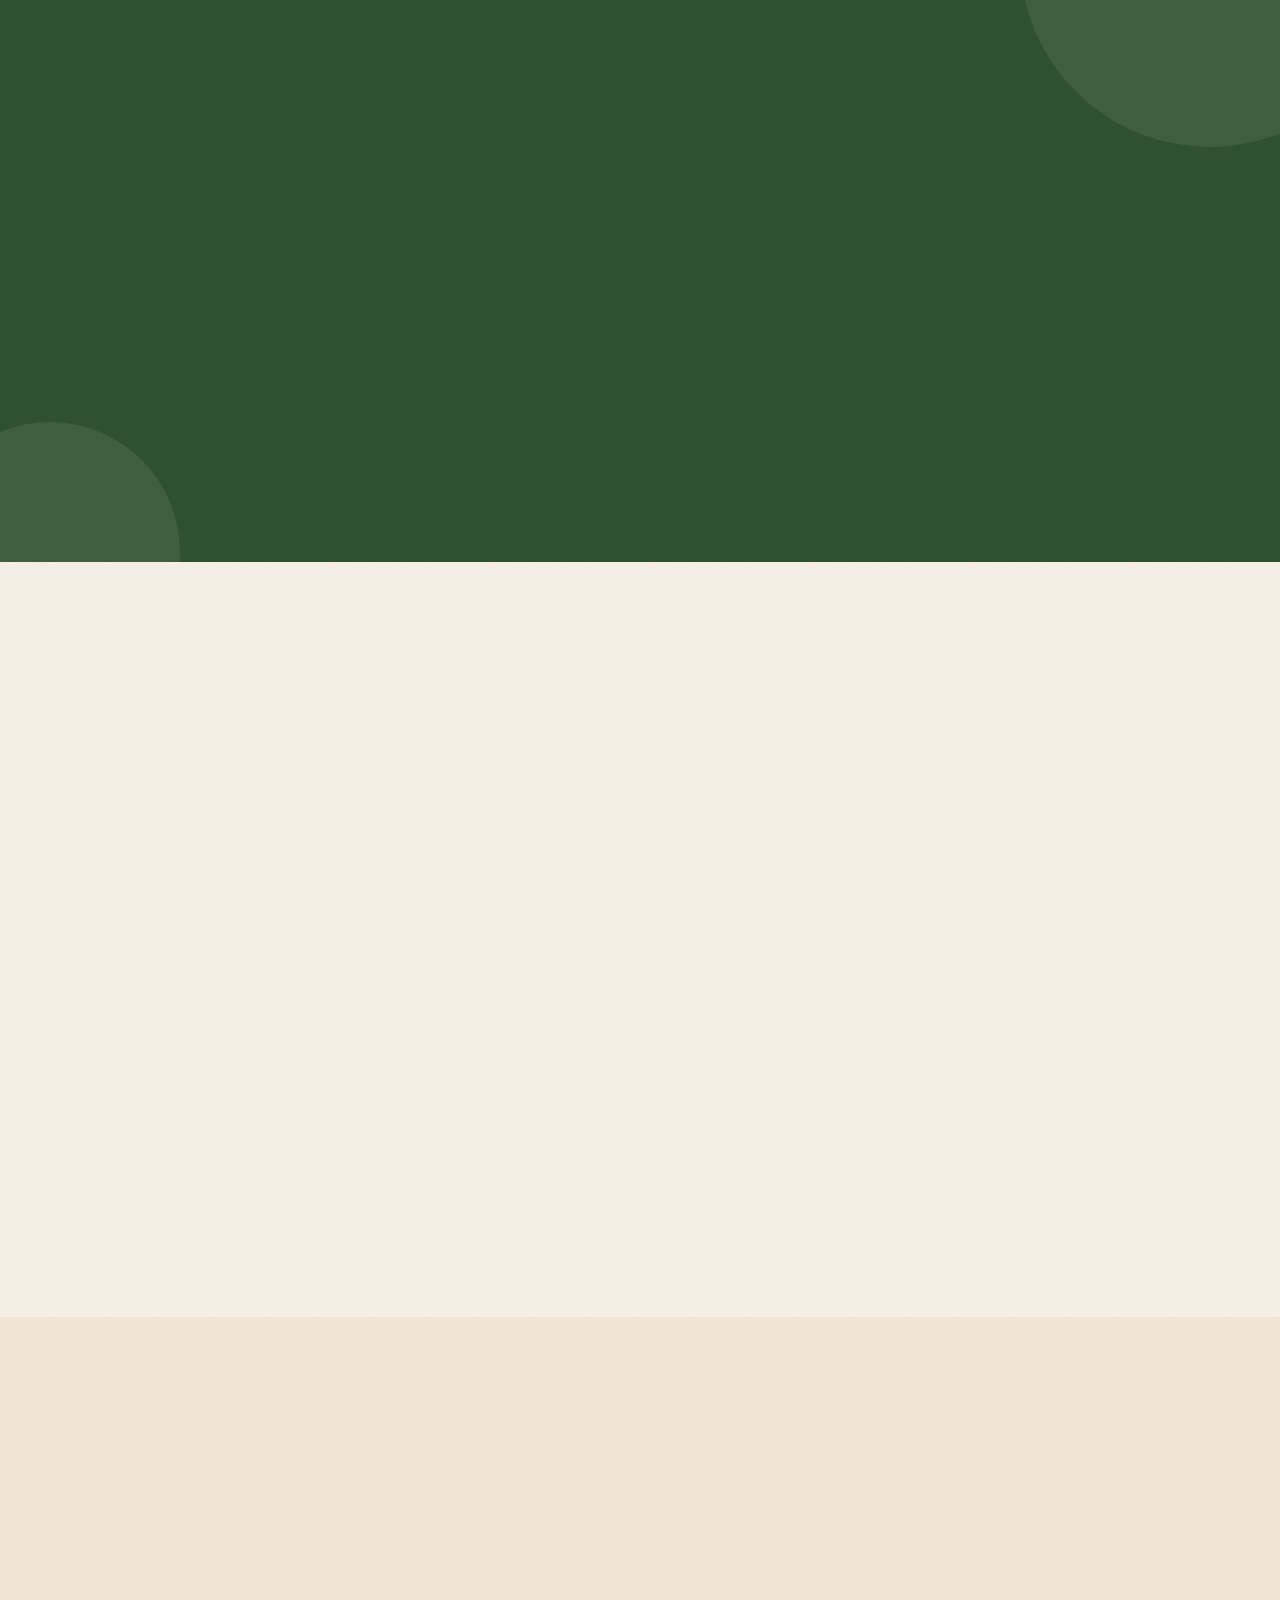
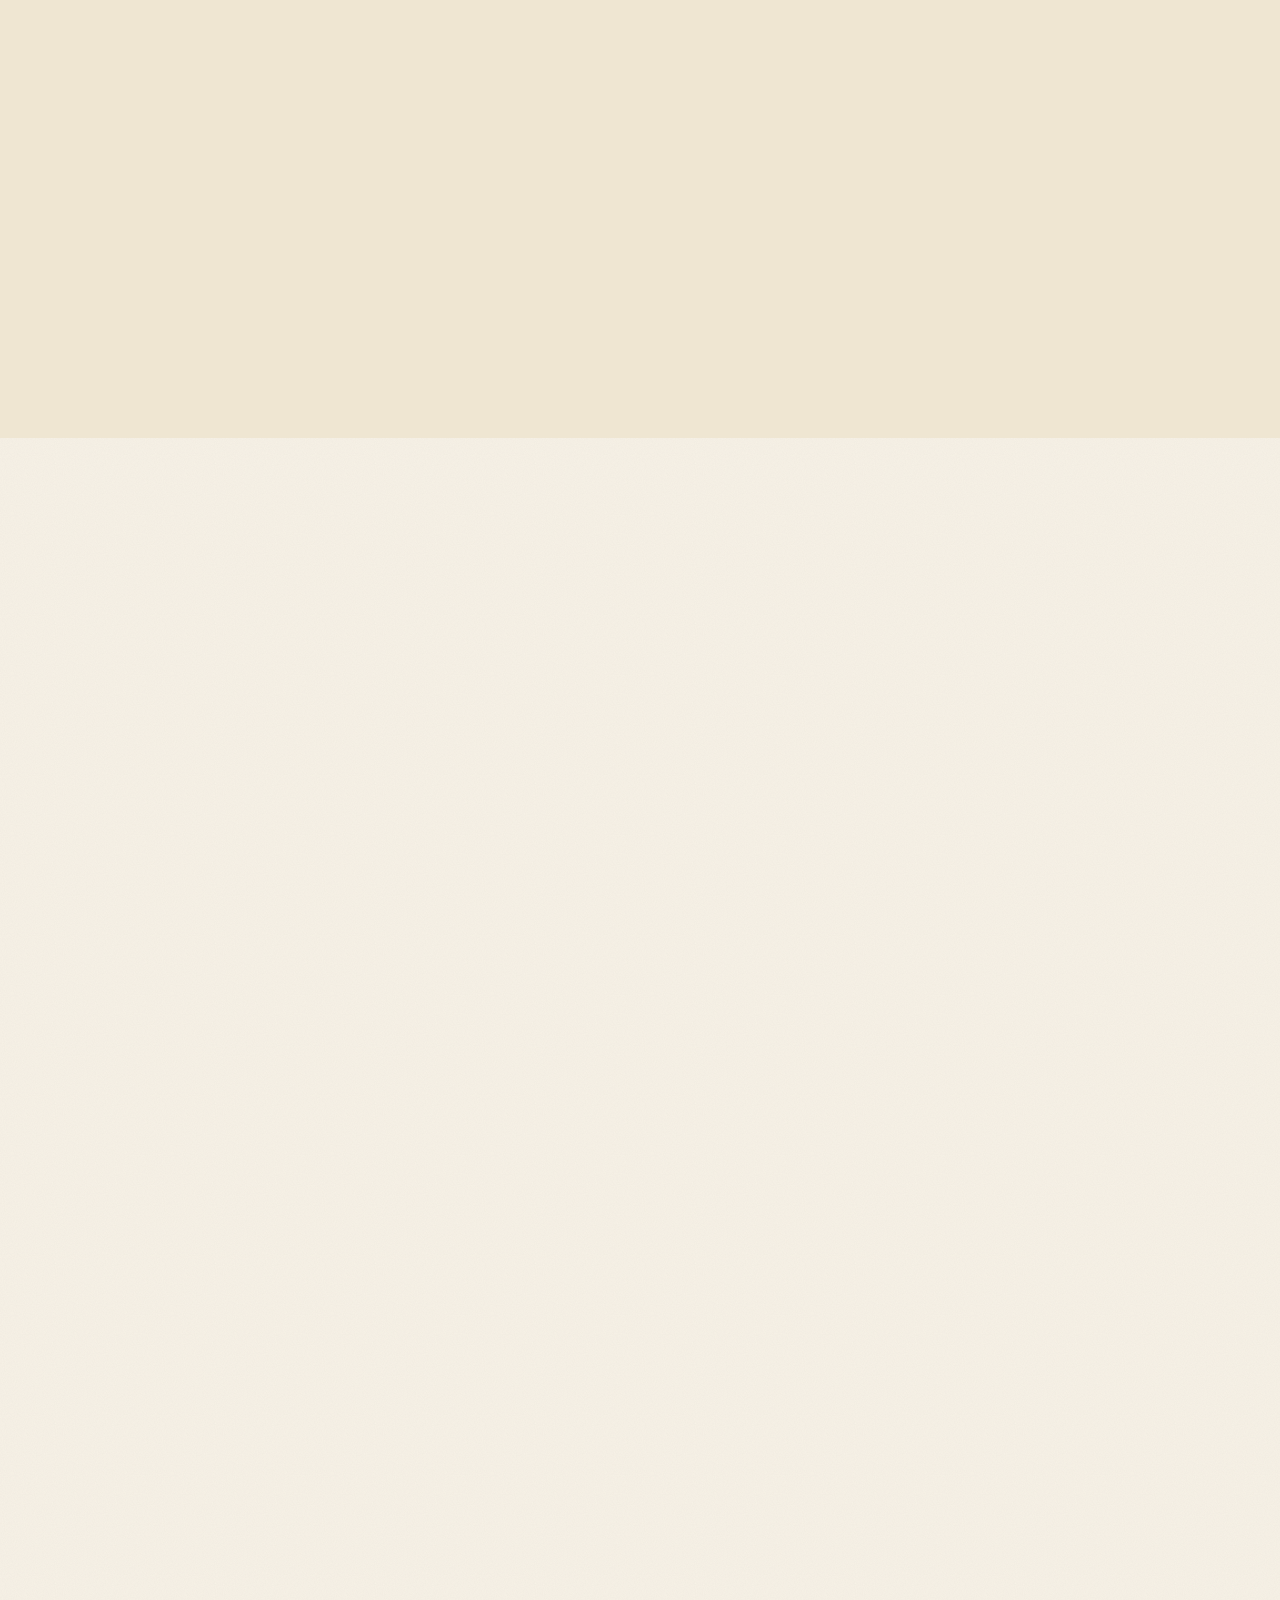
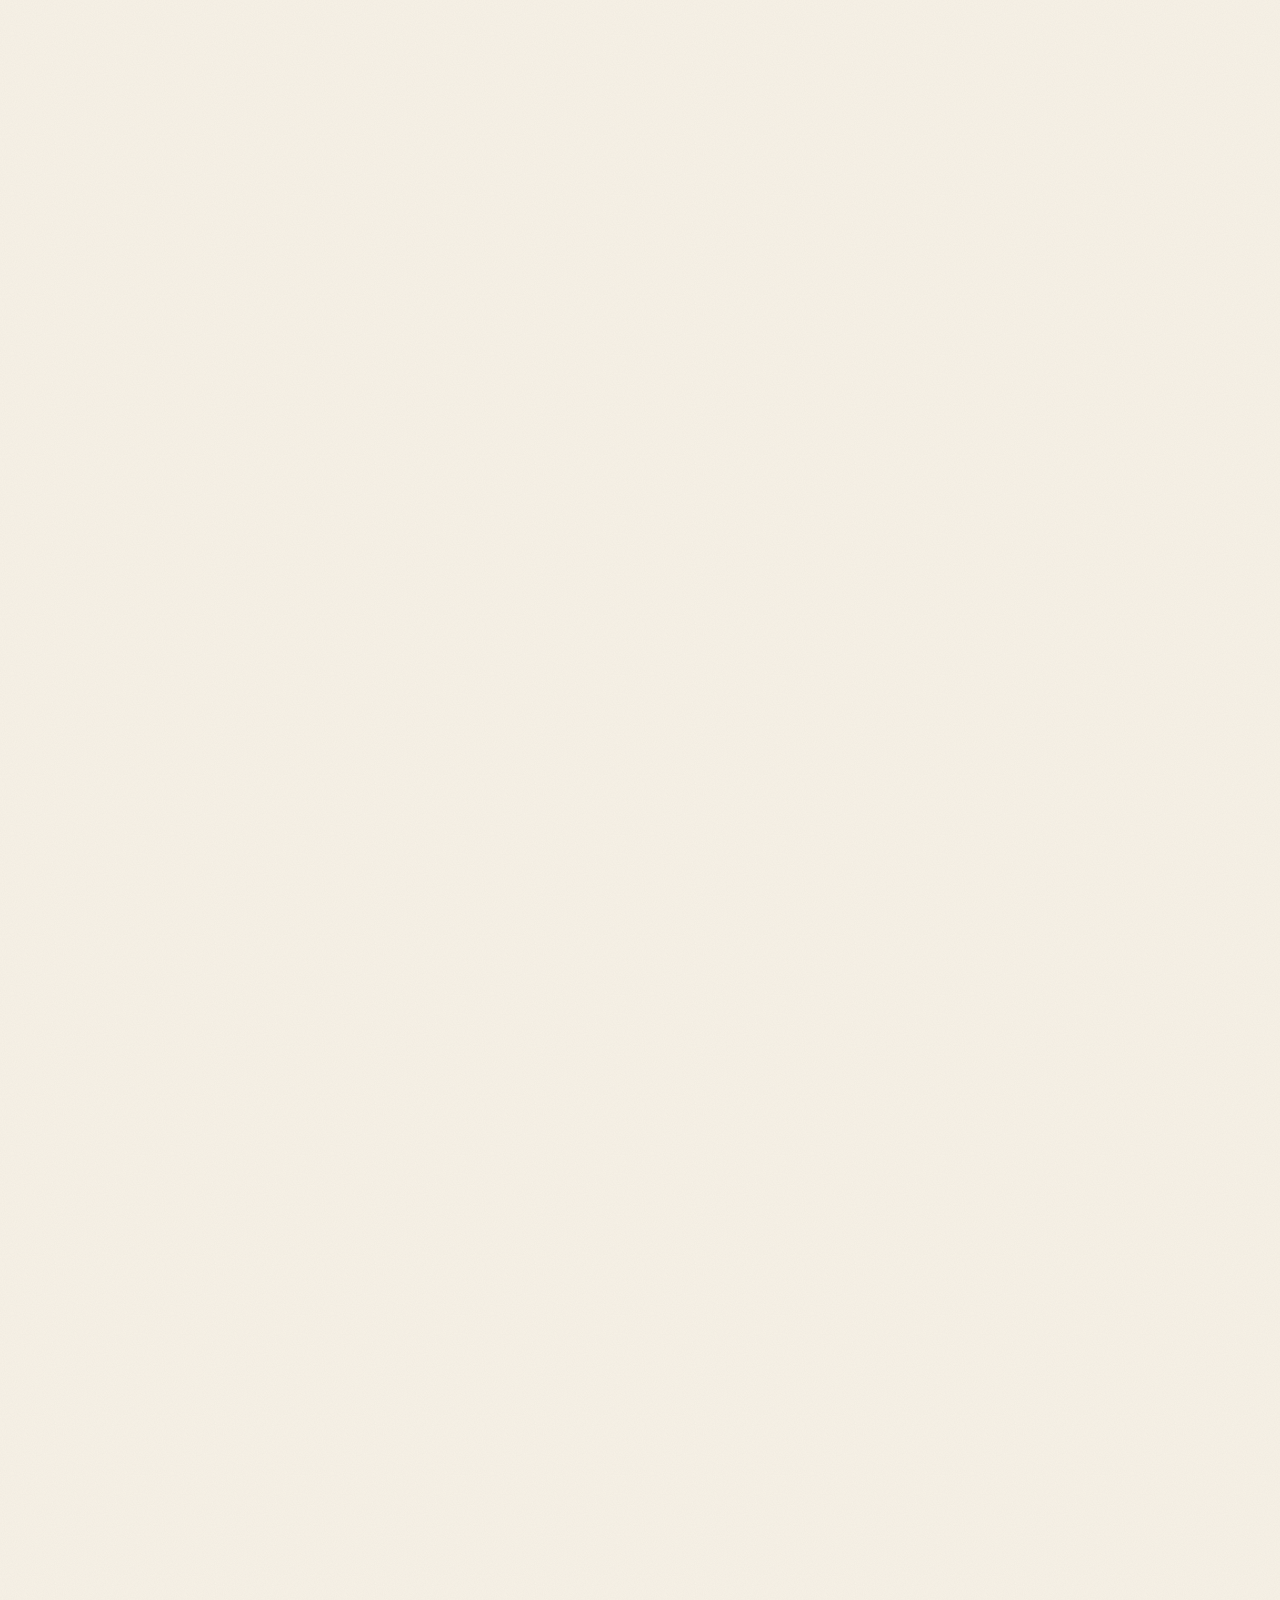
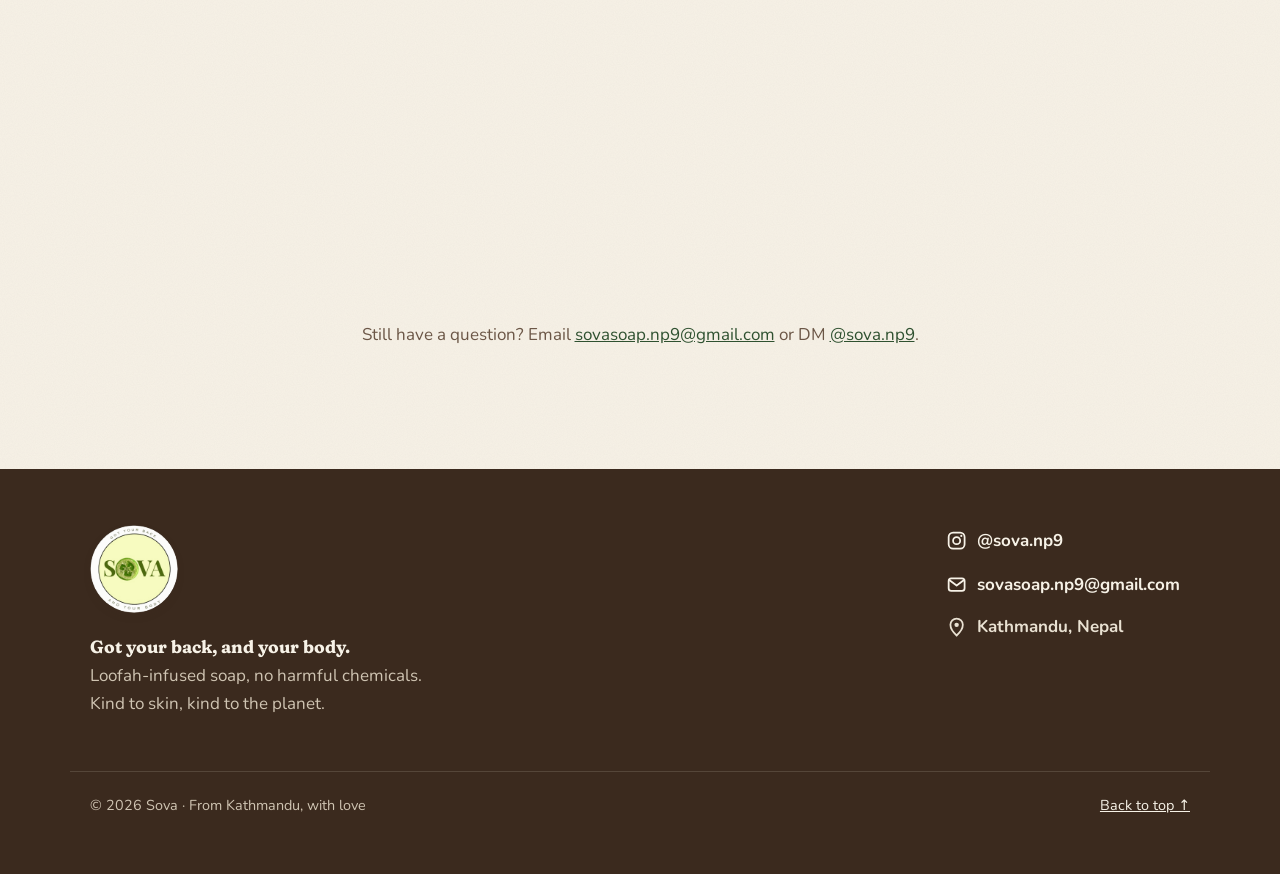
==== commit be6c1882: "Add order tracking, English/Nepali switch, promo codes and reorder links - track.html: customers che" ====
--- a/index.html
+++ b/index.html
@@ -8,7 +8,7 @@
   <meta name="theme-color" content="#F7F2E7">
   <meta name="color-scheme" content="light">
   <!-- Security: only this site's own files load. Injected scripts and HTML-from-text are blocked. -->
-  <meta http-equiv="Content-Security-Policy" content="default-src 'none'; script-src 'self' 'sha256-qOhFsq0QMV2REqNwk5hGH5bZE9SkX6gt6yeyKdYPv+U='; style-src 'self'; font-src 'self'; img-src 'self' data:; manifest-src 'self'; connect-src https://api.web3forms.com https://script.google.com https://script.googleusercontent.com; base-uri 'none'; form-action 'none'; object-src 'none'; require-trusted-types-for 'script'; trusted-types 'none'; upgrade-insecure-requests">
+  <meta http-equiv="Content-Security-Policy" content="default-src 'none'; script-src 'self' 'sha256-BGCoihfCnd8b1jaNZi6YpOGKaD6J6F6xIiSTYp5pUF8='; style-src 'self'; font-src 'self'; img-src 'self' data:; manifest-src 'self'; connect-src https://api.web3forms.com https://script.google.com https://script.googleusercontent.com; base-uri 'none'; form-action 'none'; object-src 'none'; require-trusted-types-for 'script'; trusted-types 'none'; upgrade-insecure-requests">
   <meta name="referrer" content="strict-origin-when-cross-origin">
 
   <!-- If the site moves to its own domain, change this address here, in og:url / og:image below, in shop.html, 404.html and sitemap.xml. -->
@@ -33,10 +33,12 @@
   <!-- Fonts are served from this site (assets/fonts, loaded by style.css), not from Google. -->
 
   <link rel="preload" as="image" href="assets/hero-soap.jpg" fetchpriority="high">
-  <script>document.documentElement.classList.add("js")</script>
-  <link rel="stylesheet" href="style.css?v=df88bf04">
+  <script>document.documentElement.classList.add("js");try{if(/[?&]lang=ne\b/.test(location.search)||(!/[?&]lang=en\b/.test(location.search)&&localStorage.getItem("sova-lang")==="ne"))document.documentElement.classList.add("i18n-pending")}catch(e){}</script>
+  <link rel="stylesheet" href="style.css?v=1e53858d">
   <script src="config.js?v=aebdfce5" defer></script>
-  <script src="script.js?v=d78c5c54" defer></script>
+  <script src="script.js?v=045f5d17" defer></script>
+  <script src="i18n-ne.js?v=b8a8bfb3" defer></script>
+  <script src="i18n.js?v=e7167582" defer></script>
   <script src="notify.js?v=d9166cc1" defer></script>
 </head>
 <body id="top">
@@ -55,11 +57,13 @@
         <li><a href="#story">Our story</a></li>
         <li><a href="#order">How to order</a></li>
         <li><a href="#faq">FAQ</a></li>
+        <li><a href="track.html">Track order</a></li>
       </ul>
       <a class="btn btn-small btn-leaf" href="https://www.instagram.com/sova.np9" target="_blank" rel="noopener noreferrer">
         <svg class="ig-icon" aria-hidden="true" viewBox="0 0 24 24"><use href="#i-ig"/></svg>
         <span>Order</span><span class="sr-only"> on Instagram (opens in a new tab)</span>
       </a>
+      <button class="lang-btn" type="button" data-no-i18n aria-label="नेपालीमा हेर्नुहोस् (View in Nepali)"><span class="lang-btn-text" lang="ne">नेपाली</span></button>
       <button class="nav-toggle" type="button" aria-expanded="false" aria-controls="nav-links">
         <span class="nav-toggle-bars" aria-hidden="true"></span><span class="sr-only">Open menu</span>
       </button>
@@ -426,7 +430,7 @@
           </form>
           <div class="notify-done" hidden tabindex="-1">
             <p class="notify-done-title">You're on the list!</p>
-            <p>We'll message you when <strong class="notify-done-what"></strong> launches.</p>
+            <p>We'll message you when <strong class="notify-done-what" data-no-i18n></strong> launches.</p>
           </div>
         </div>
       </div>
--- a/style.css
+++ b/style.css
@@ -154,16 +154,16 @@
   font-family: var(--font-display); font-variation-settings: "SOFT" 100;
   font-weight: 700; font-size: 1.75rem; letter-spacing: -.02em; line-height: 1;
 }
-.nav-links { display: none; list-style: none; margin: 0; padding: 0; gap: 28px; }
-.nav-links a { text-decoration: none; font-weight: 700; color: var(--bark-deep); position: relative; padding: 6px 0; }
+.nav-links { display: none; list-style: none; margin: 0; padding: 0; gap: clamp(16px, 2vw, 28px); }
+.nav-links a { white-space: nowrap; text-decoration: none; font-weight: 700; color: var(--bark-deep); position: relative; padding: 6px 0; }
 .nav-links a::after {
   content: ""; position: absolute; left: 0; right: 0; bottom: 0; height: 2px; border-radius: 2px;
   background: var(--turmeric); transform: scaleX(0); transform-origin: left; transition: transform .25s var(--ease);
 }
 .nav-links a:hover::after { transform: scaleX(1); }
-@media (min-width: 820px) { .nav-links { display: flex; } }
-
-/* Phone menu (below 820px): ☰ button opens the links as a panel under the header */
+@media (min-width: 1080px) { .nav-links { display: flex; } }
+
+/* Phone and tablet menu (below 1080px): ☰ button opens the links as a panel under the header */
 .nav-toggle {
   display: none; flex: none; width: 44px; height: 44px; border-radius: 50%; cursor: pointer;
   border: 2px solid var(--leaf-deep); background: transparent; color: var(--leaf-deep);
@@ -181,7 +181,7 @@
 .is-menu-open .nav-toggle-bars { background: transparent; }
 .is-menu-open .nav-toggle-bars::before { transform: translateY(6px) rotate(45deg); }
 .is-menu-open .nav-toggle-bars::after { transform: translateY(-6px) rotate(-45deg); }
-@media (max-width: 819.98px) {
+@media (max-width: 1079.98px) {
   .nav { gap: 10px; }
   .nav .logo { margin-right: auto; }
   .is-menu-open .nav-links {
@@ -194,7 +194,7 @@
   .is-menu-open .nav-links li:last-child a { border-bottom: 0; }
   .is-menu-open .nav-links a::after { display: none; }
 }
-@media (min-width: 820px) { .js .nav-toggle { display: none; } }
+@media (min-width: 1080px) { .js .nav-toggle { display: none; } }
 
 /* ---------- Hero ---------- */
 .hero { position: relative; padding: 32px 0 96px; overflow: hidden; }
@@ -890,3 +890,69 @@
 .notfound h1 { font-size: clamp(1.9rem, 6vw, 3rem); max-width: 16ch; }
 .notfound .lead { margin-bottom: 18px; }
 .notfound-ctas { display: flex; flex-wrap: wrap; gap: 12px; justify-content: center; }
+
+/* ---------- Promo code (Shop summary) ---------- */
+.sp-layout > * { min-width: 0; }
+.promo { margin-top: 14px; padding-top: 12px; border-top: 1px solid var(--oat); }
+.promo label { display: block; font-weight: 700; font-size: .88rem; }
+.promo-row { display: flex; gap: 8px; margin-top: 6px; }
+.promo-row input {
+  flex: 1 1 0; width: 100%; min-width: 0; font: inherit; font-size: 1rem; font-weight: 700; letter-spacing: .06em; text-transform: uppercase;
+  padding: 9px 12px; border-radius: 12px; border: 2px solid var(--oat); background: var(--cream); color: var(--bark-deep);
+}
+.promo-row input:focus-visible { border-color: var(--leaf); outline: none; box-shadow: 0 0 0 4px var(--sage-soft); }
+.promo-row input[readonly] { background: var(--sage-soft); border-color: var(--sage); }
+.promo-btn { flex: none; }
+.promo-msg { min-height: 1.3em; margin: 6px 0 0; font-size: .85rem; font-weight: 700; color: var(--leaf-deep); }
+.basket-discount { display: flex; justify-content: space-between; gap: 10px; margin: 10px 0 -6px; font-size: .95rem; font-weight: 700; color: var(--leaf-deep); }
+.basket-discount strong { white-space: nowrap; }
+.sp-reorder { margin: 20px 0 0; padding: 12px 16px; border-radius: 16px; background: var(--sage-soft); color: var(--leaf-deep); font-weight: 700; text-align: center; }
+
+/* ---------- Track my order ---------- */
+.tr-wrap { max-width: 640px; padding-top: 24px; padding-bottom: 80px; display: grid; gap: 24px; }
+.tr-go { width: 100%; }
+.tr-status { min-height: 1.4em; margin: 0; font-weight: 700; color: #A0331F; font-size: .92rem; text-align: center; }
+.tr-hint { margin: 0; font-size: .85rem; color: var(--bark-soft); text-align: center; }
+.tr-result { background: var(--paper); border-radius: 28px; padding: 28px 22px; box-shadow: var(--shadow); text-align: center; outline: none; }
+.tr-result h2 { font-size: 1.5rem; margin-bottom: .2em; }
+.tr-placed { color: var(--bark-soft); font-size: .92rem; margin: 0 0 20px; }
+.tr-steps { list-style: none; margin: 0 0 20px; padding: 0; display: grid; grid-template-columns: repeat(4, 1fr); }
+.tr-steps li { position: relative; display: grid; justify-items: center; gap: 8px; font-size: .82rem; font-weight: 700; color: var(--bark-soft); padding: 0 2px; }
+.tr-steps li::before { content: ""; position: absolute; top: 13px; right: 50%; width: 100%; height: 4px; background: var(--oat); }
+.tr-steps li:first-child::before { display: none; }
+.tr-dot { position: relative; z-index: 1; width: 30px; height: 30px; border-radius: 50%; background: var(--oat); border: 4px solid var(--paper); box-sizing: border-box; display: grid; place-items: center; }
+.tr-steps .is-done, .tr-steps .is-current { color: var(--leaf-deep); }
+.tr-steps .is-done::before, .tr-steps .is-current::before { background: var(--leaf); }
+.tr-steps .is-done .tr-dot { background: var(--leaf); }
+.tr-steps .is-done .tr-dot::after { content: "✓"; color: var(--cream); font-size: .8rem; font-weight: 800; line-height: 1; }
+.tr-steps .is-current .tr-dot { background: var(--turmeric); box-shadow: 0 0 0 4px rgba(226, 165, 43, .28); }
+.is-cancelled .tr-steps { opacity: .4; }
+.tr-msg { font-family: var(--font-display); font-size: 1.2rem; font-weight: 600; color: var(--leaf-deep); margin: 0 0 12px; }
+.is-cancelled .tr-msg { color: #A0331F; }
+.tr-help { font-size: .92rem; color: var(--bark-soft); margin: 0; }
+
+/* ---------- English / नेपाली ---------- */
+@font-face {
+  font-family: "Mukta"; font-style: normal; font-weight: 400; font-display: swap;
+  src: url("assets/fonts/mukta-devanagari-400.woff2") format("woff2");
+  unicode-range: U+0900-097F, U+1CD0-1CF4, U+1CF7-1CF9, U+200C-200D, U+20A8, U+20B9, U+20F0, U+25CC, U+A830-A839, U+A8E0-A8FF, U+11B00-11B0A;
+}
+.lang-btn {
+  display: none; flex: none; align-items: center; height: 40px; padding: 0 14px; border-radius: 999px; cursor: pointer;
+  border: 2px solid var(--oat); background: var(--paper); color: var(--bark-deep); font-weight: 700; font-size: .9rem; line-height: 1;
+  font-family: "Noto Sans Devanagari", var(--font-body);
+  transition: border-color .2s, background-color .2s;
+}
+.js .lang-btn { display: inline-flex; }
+.fonts-late .lang-btn { font-family: "Nunito", "Mukta", "Noto Sans Devanagari", system-ui, sans-serif; }
+.lang-btn:hover { border-color: var(--leaf); background: var(--sage-soft); }
+/* The page stays hidden for a moment while Nepali text is put in, so English never flashes first. */
+html.i18n-pending body { visibility: hidden; animation: i18n-show 0s 2s forwards; }
+@keyframes i18n-show { to { visibility: visible; } }
+html[lang="ne"] {
+  --font-display: "Fraunces", "Mukta", "Noto Sans Devanagari", "Georgia", serif;
+  --font-body: "Nunito", "Mukta", "Noto Sans Devanagari", system-ui, -apple-system, "Segoe UI", sans-serif;
+}
+html[lang="ne"] body { line-height: 1.75; }
+html[lang="ne"] h1, html[lang="ne"] h2, html[lang="ne"] h3 { line-height: 1.32; }
+html[lang="ne"] * { letter-spacing: 0 !important; font-style: normal !important; }
